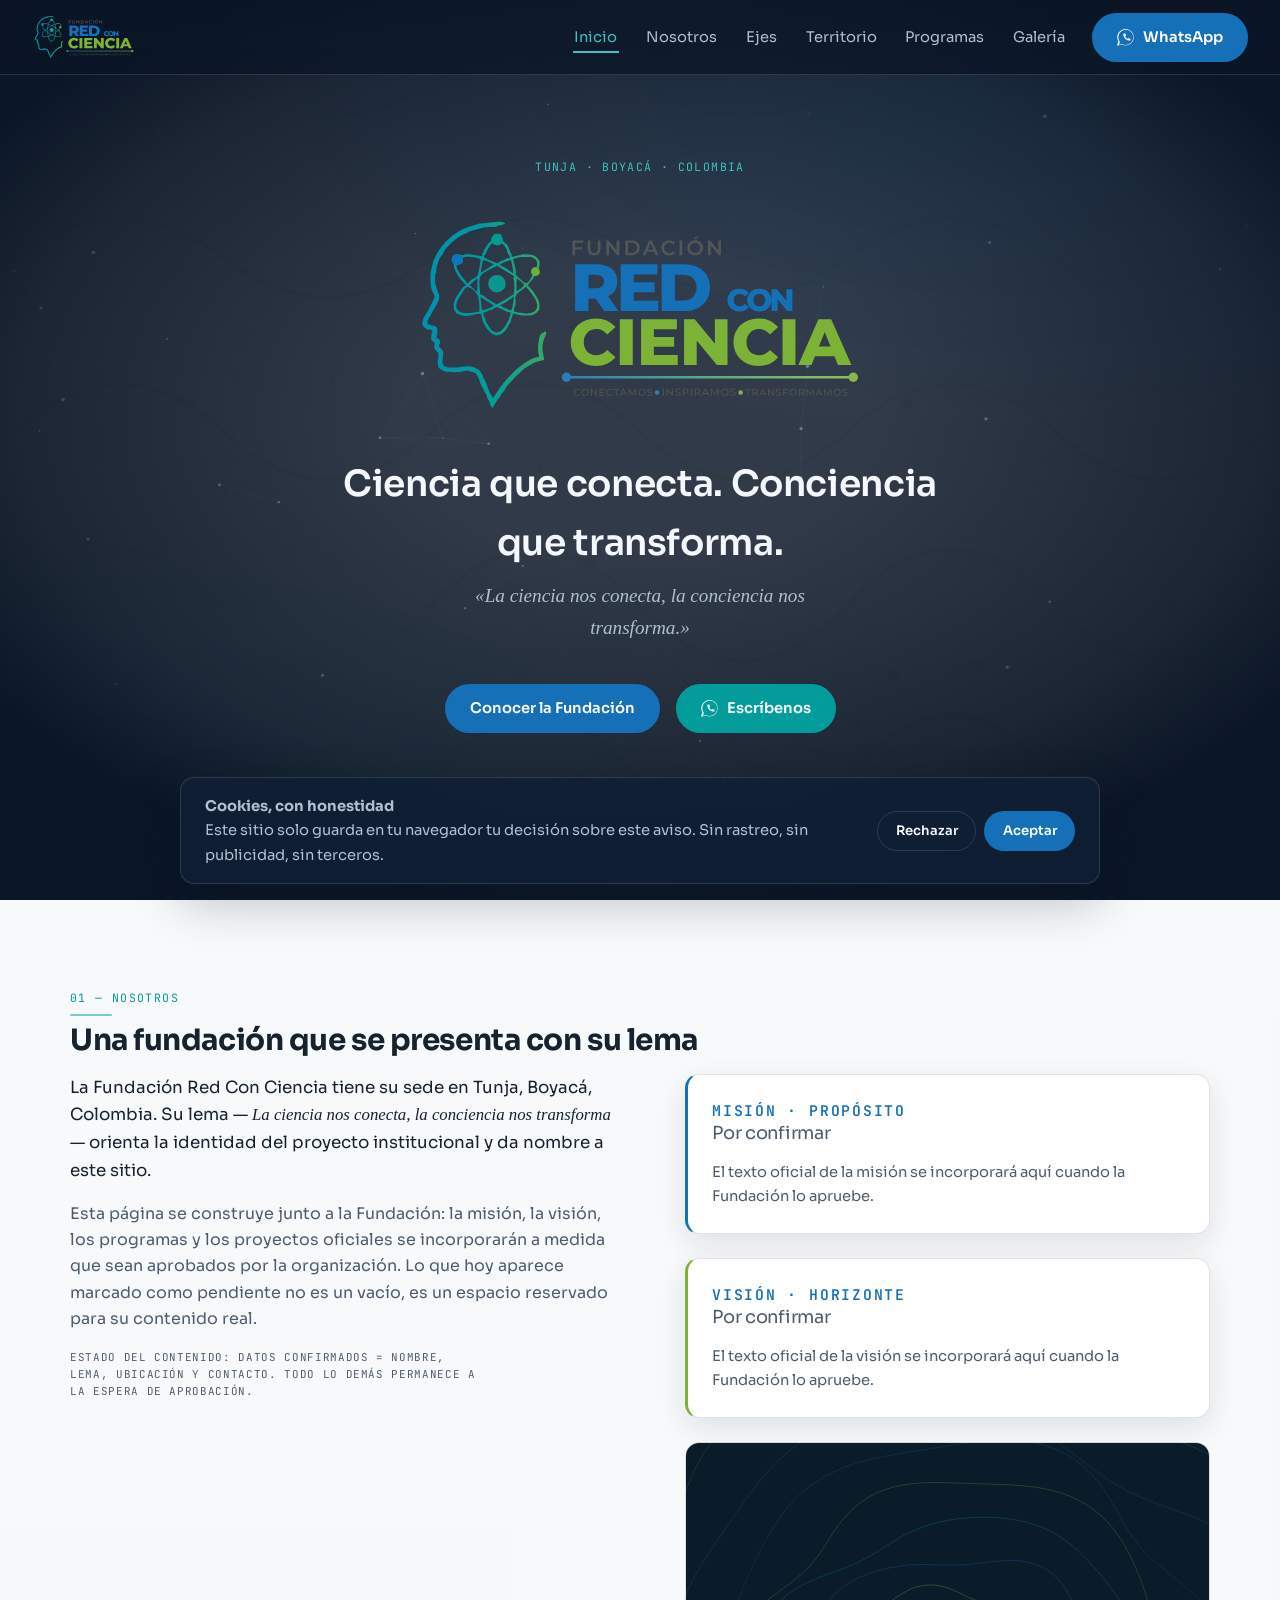
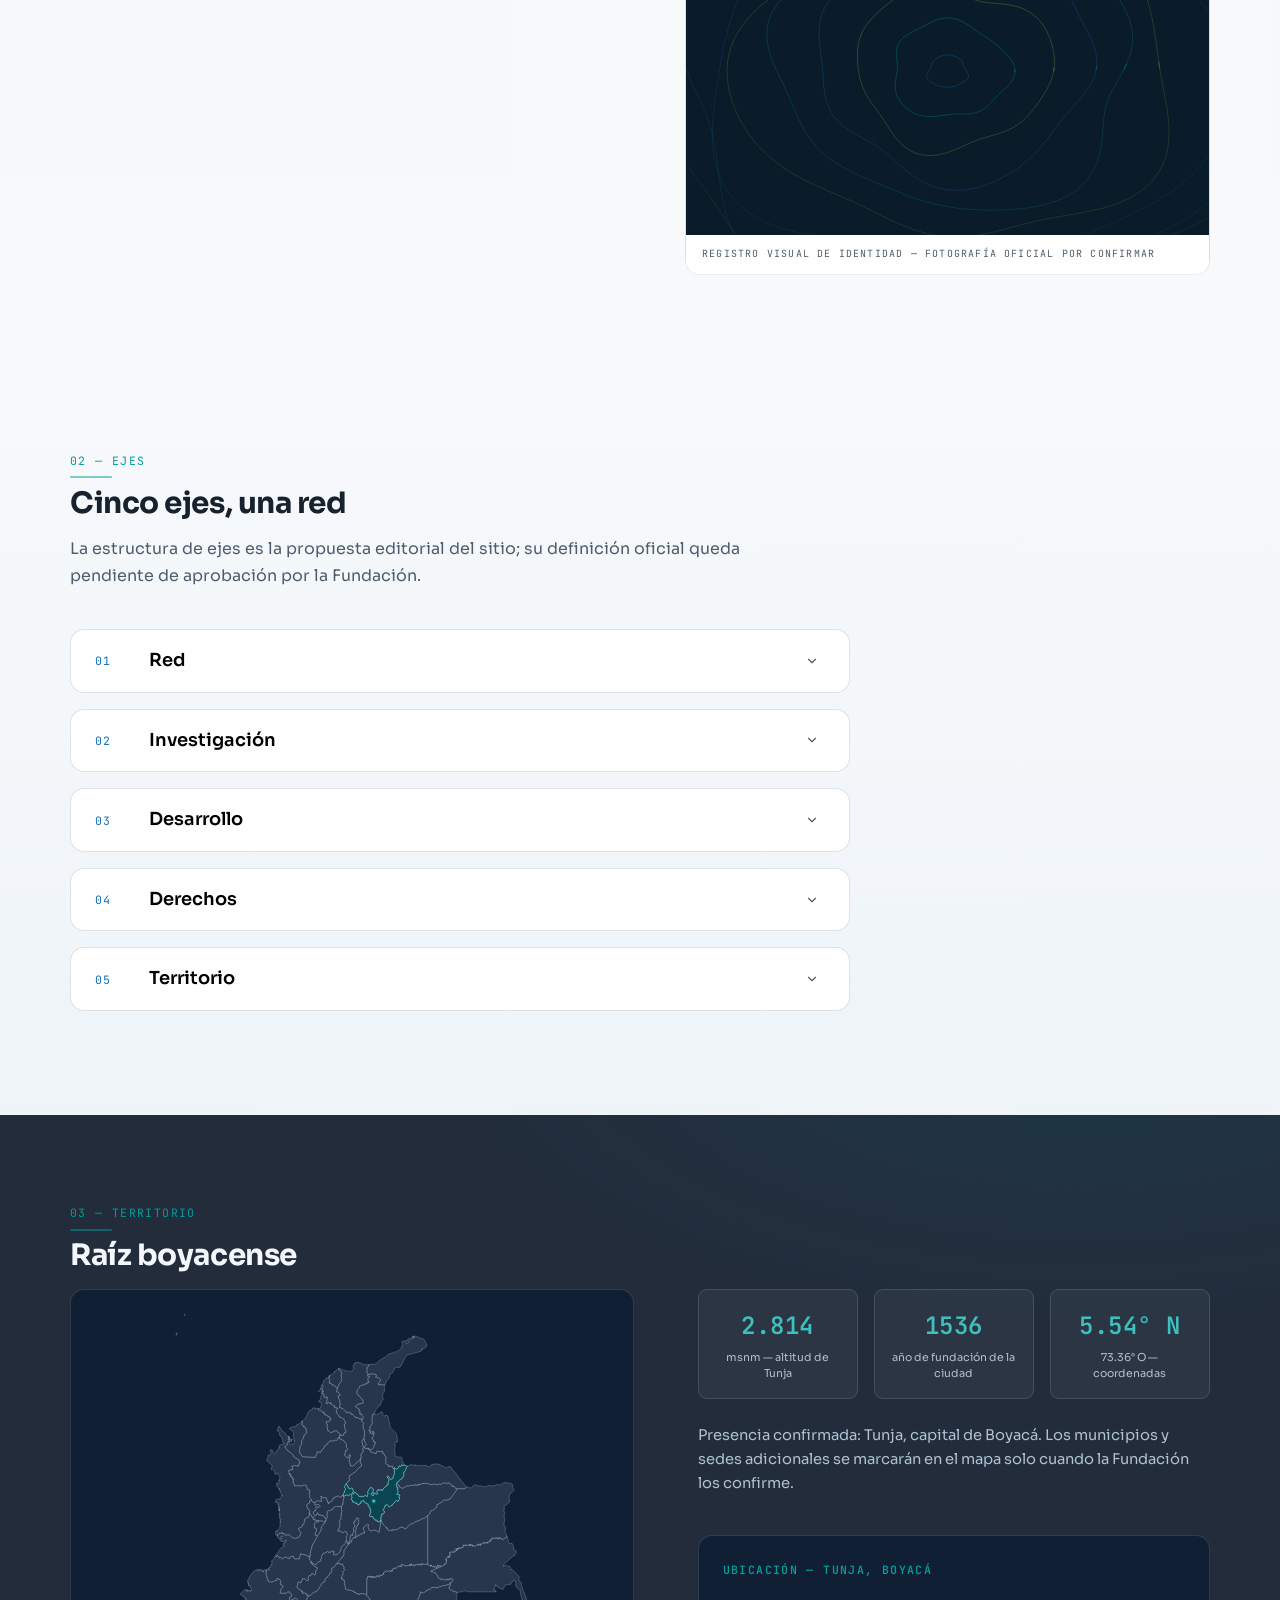
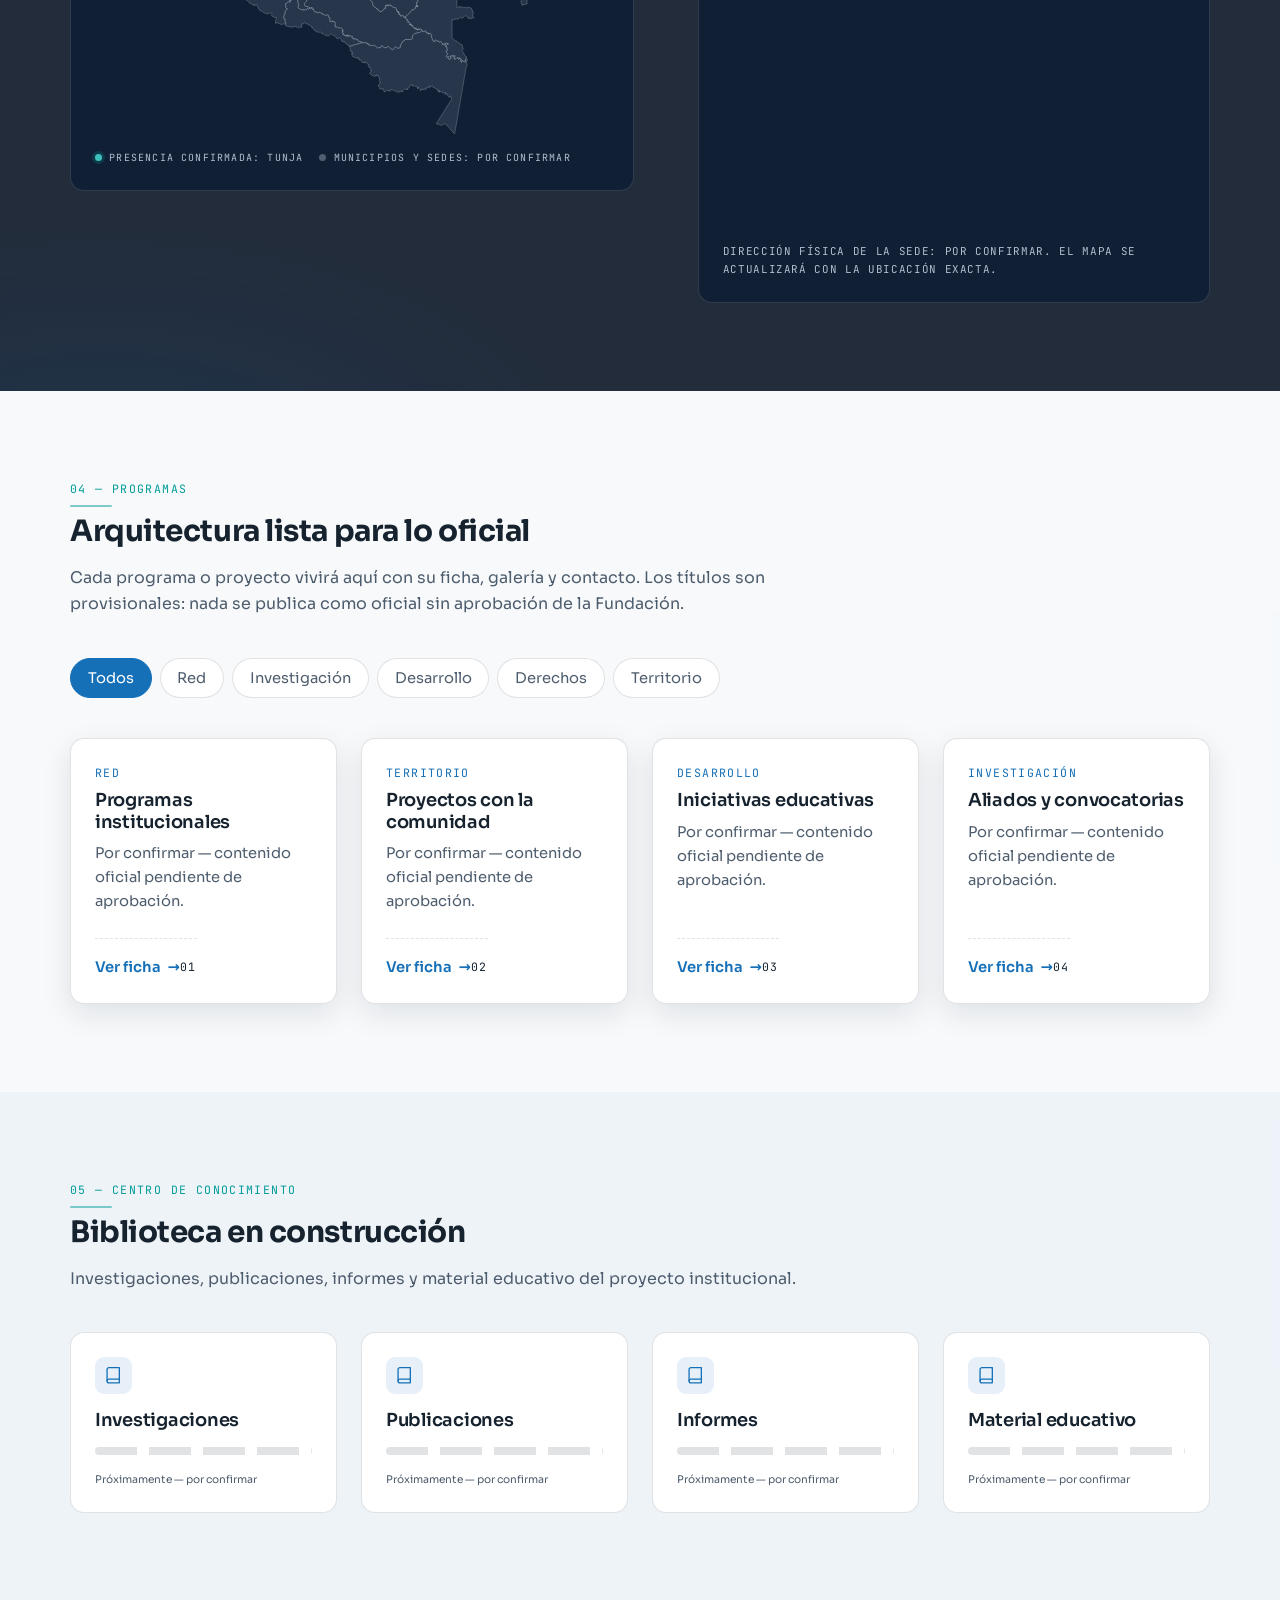
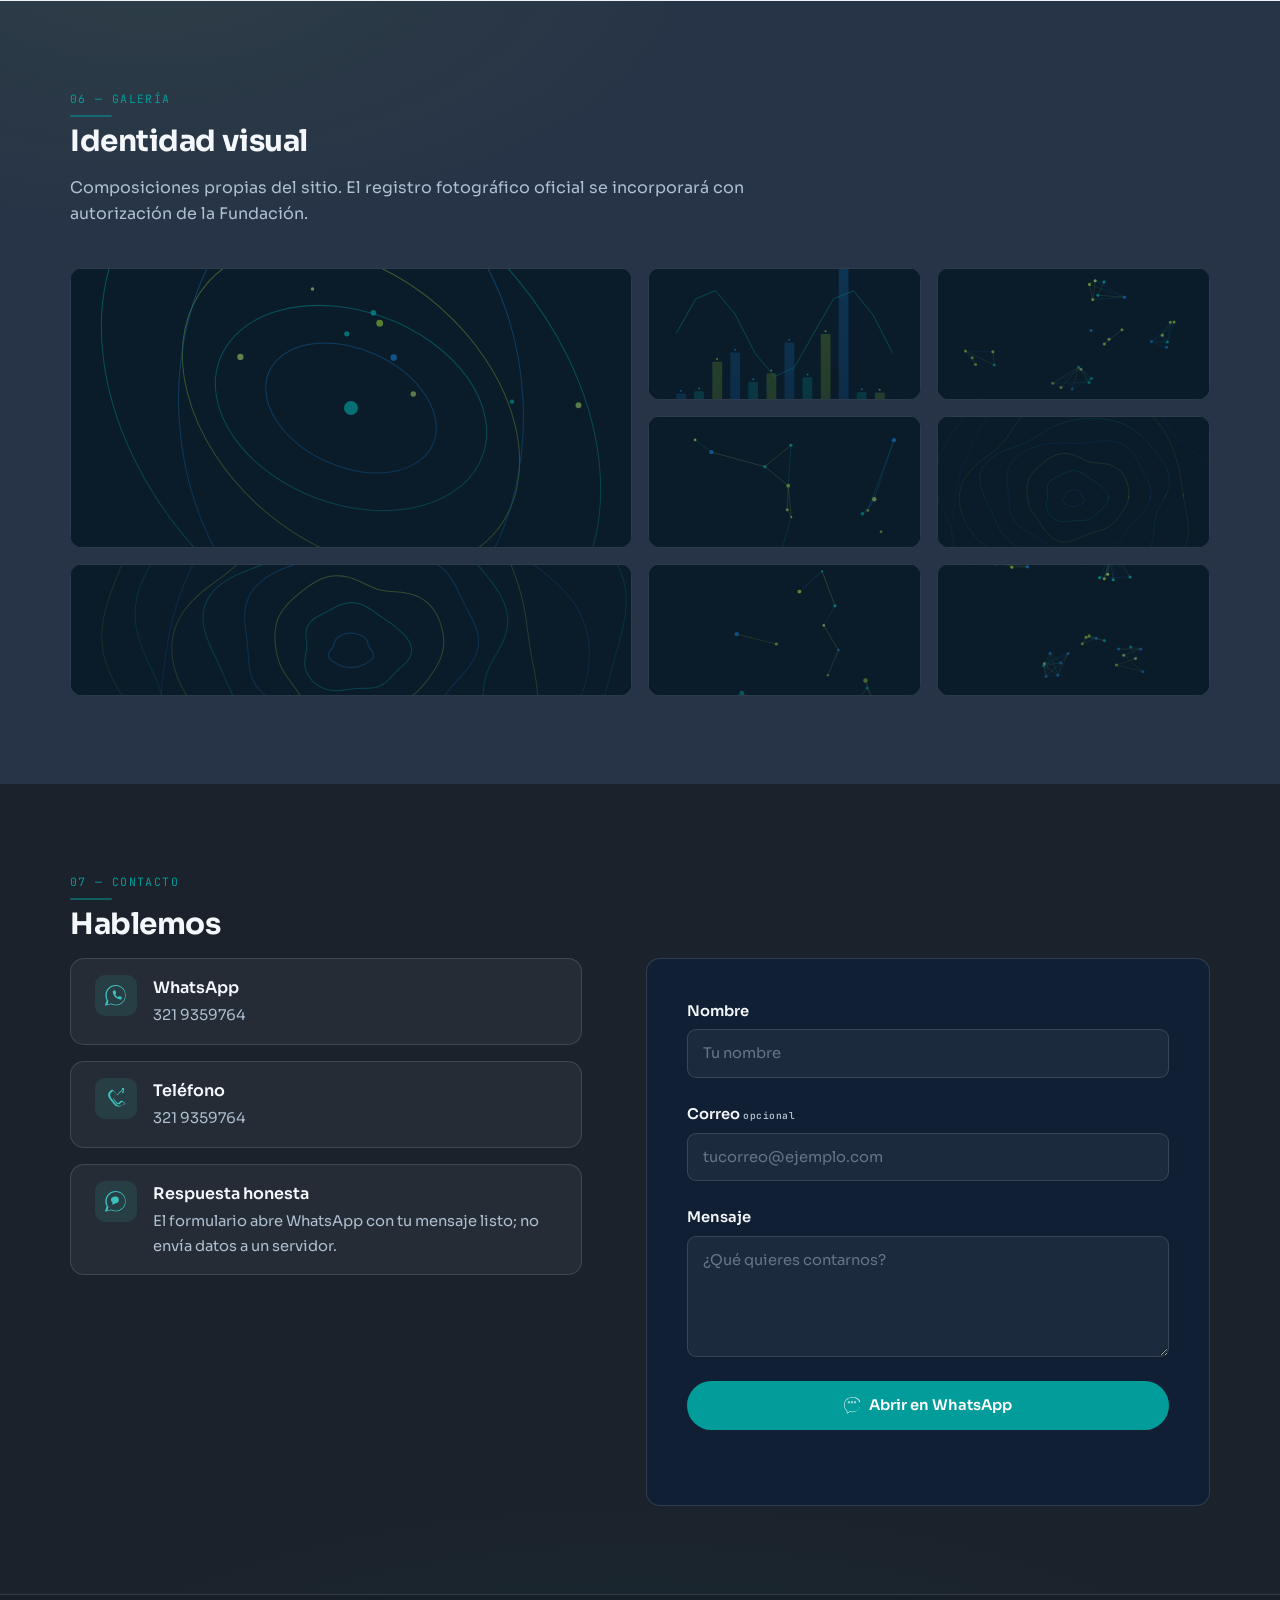
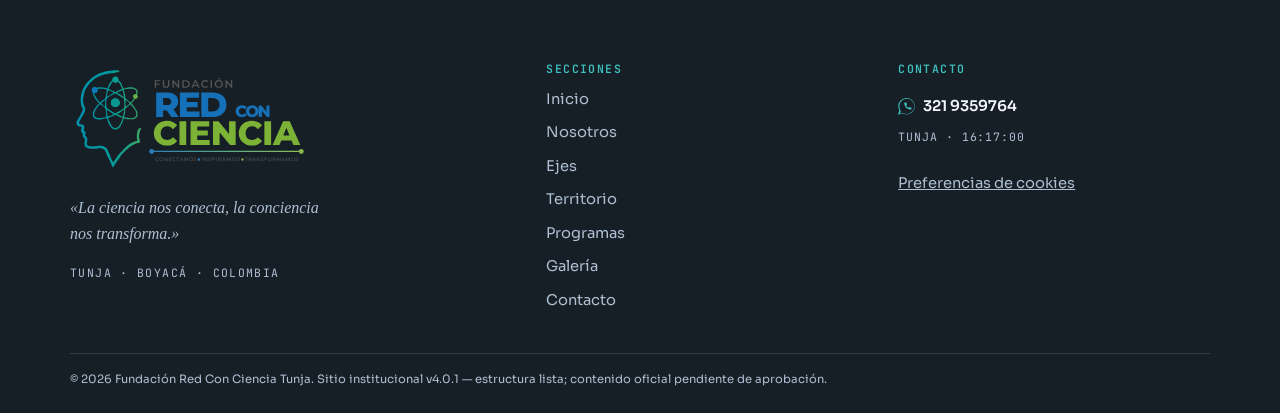
==== index.html @ d0919bc9 "version 1" ====
<!DOCTYPE html>
<html lang="es">
<head>
  <meta charset="UTF-8">
  <meta name="viewport" content="width=device-width, initial-scale=1.0, viewport-fit=cover">
  <title>Fundación Red Con Ciencia Tunja — La ciencia nos conecta, la conciencia nos transforma</title>
  <meta name="description" content="Sitio institucional de la Fundación Red Con Ciencia Tunja (Boyacá, Colombia). Estructura lista para su contenido oficial: ejes, territorio, programas, conocimiento y contacto directo por WhatsApp.">
  <meta name="theme-color" content="#0B1626">
  <link rel="icon" type="image/svg+xml" href="assets/logo/favicon.svg">
  <link rel="stylesheet" href="css/fonts.css">
  <link rel="stylesheet" href="css/main.css">
  <link rel="stylesheet" href="css/components.css">
  <link rel="stylesheet" href="css/responsive.css">
</head>
<body>
<a class="salto" href="#contenido">Saltar al contenido</a>

<!-- BARRA DE PROGRESO DE LECTURA (responde al scroll) -->
<div class="progreso" id="progreso" aria-hidden="true"></div>

<!-- FONDO VIVO: los 5 fondos SVG del proyecto en capas fijas detrás de
     todo el contenido. Reaccionan con suavidad a mouse, scroll y zona de
     la página. Sin capturar eventos, sin distraer, dormido fuera de vista. -->
<div class="fondo-vivo" id="fondoVivo" aria-hidden="true">
  <div class="fondo-capa fondo-topo" id="fondoTopo"></div>
  <div class="fondo-capa fondo-malla" id="fondoMalla"><div class="capa-mov"></div></div>
  <div class="fondo-capa fondo-nodos" id="fondoNodos"><div class="capa-mov"></div></div>
  <div class="fondo-capa fondo-particulas" id="fondoParticulas"><div class="capa-mov"></div></div>
  <div class="fondo-capa fondo-ondas" id="fondoOndas"><div class="capa-mov"></div></div>
</div>

<!-- SPRITE DE ICONOS (los 4 SVG entregados, adaptados a currentColor; mismo arte, sin redibujar) -->
<svg xmlns="http://www.w3.org/2000/svg" style="display:none" aria-hidden="true">
  <symbol id="i-whatsapp" viewBox="0 0 60 60"><g fill="currentColor"><path d="M30.5,0C14.233,0,1,13.233,1,29.5c0,5.146,1.346,10.202,3.896,14.65L0.051,58.684c-0.116,0.349-0.032,0.732,0.219,1C0.462,59.889,0.728,60,1,60c0.085,0,0.17-0.011,0.254-0.033l15.867-4.175C21.243,57.892,25.86,59,30.5,59C46.767,59,60,45.767,60,29.5S46.767,0,30.5,0z M30.5,57c-4.531,0-8.958-1.171-12.802-3.386c-0.153-0.089-0.326-0.134-0.5-0.134c-0.1,0-0.201,0.015-0.299,0.045l-9.586,2.521l2.55-9.705c0.083-0.315,0.028-0.651-0.151-0.925C6.627,40.86,5,35.279,5,29.5C5,14.888,16.888,3,31.5,3S58,14.888,58,29.5S46.112,57,30.5,57z"/><path d="M46.5,33.5c-1.6,0-3.141-0.287-4.586-0.854c-0.815-0.318-1.742-0.116-2.291,0.441l-2.667,2.017c-3.338-1.773-5.776-4.211-7.549-7.549l1.934-2.563c0.635-0.646,0.838-1.604,0.53-2.445C31.3,21.097,31.014,19.556,31.014,18c0-1.103-0.897-2-2-2h-4.5c-1.103,0-2,0.897-2,2c0,12.958,10.542,23.5,23.5,23.5c1.103,0,2-0.897,2-2v-4C48.014,34.397,46.603,33.5,46.5,33.5z"/></g></symbol>
  <symbol id="i-telefono" viewBox="0 0 53.942 53.942"><g fill="currentColor"><path d="M53.364,40.929c-2.008-3.796-8.981-7.688-9.287-7.853c-0.796-0.454-1.722-0.557-2.605-0.292c-0.656,0.198-1.26,0.616-1.756,1.243c-1.128,1.44-3.207,3.452-3.761,3.981c-0.033,0.024-3.127,2.201-5.95-1.374l-7.079-8.493c-2.793-3.331-0.238-6.18-0.094-6.334c0.023-0.022,2.249-2.435,3.69-3.564c0.628-0.495,1.046-1.099,1.244-1.755c0.264-0.883,0.161-1.81-0.293-2.606c-0.164-0.306-4.055-7.278-7.852-9.287c-1.026-0.543-2.276-0.354-3.106,0.475L11.95,9.279C8.688,12.542,7.386,16.278,8.181,20.38c0.62,3.191,2.521,6.668,5.651,10.333l9.433,11.318c3.131,3.667,6.608,5.568,9.798,6.188c0.724,0.141,1.441,0.21,2.148,0.21c3.145,0,6.036-1.278,8.553-3.795l3.576-3.577C53.172,44.229,53.362,42.98,53.364,40.929z M45.517,42.976c-2.135,2.133-4.536,3.198-7.134,3.198c-0.578,0-1.168-0.056-1.765-0.17c-2.741-0.529-5.812-2.216-8.576-5.466l-9.432-11.317c-2.767-3.256-4.456-6.327-4.985-9.069c-0.639-3.291,0.406-6.296,3.196-9.087l3.431-3.431c0.151-0.151,0.352-0.231,0.557-0.231c0.092,0,0.186,0.018,0.276,0.055c3.248,1.717,6.787,8.095,6.788,8.098c0.204,0.377,0.249,0.826,0.117,1.263c-0.077,0.258-0.281,0.578-0.632,0.856c-1.652,1.299-3.932,3.709-4.029,3.812c-0.047,0.049-4.579,4.784-0.311,9.903l7.079,8.493c4.066,4.879,9.09,0.827,9.304,0.65c0.024-0.019,2.436-2.298,3.735-3.951c0.278-0.351,0.598-0.555,0.856-0.632c0.437-0.132,0.886-0.087,1.262,0.116c0.004,0.002,6.381,3.541,8.098,6.788C53.167,42.369,53.086,42.407,45.517,42.976z"/><path d="M43.977,0v12c0,0.553,0.448,1,1,1s1-0.447,1-1V2.414l-15.293,15.29c-0.391,0.391-0.391,1.023,0,1.414c0.195,0.195,0.451,0.293,0.707,0.293s0.512-0.098,0.707-0.293l15.293-15.29V12c0,0.553,0.448,1,1,1s1-0.447,1-1V0c0-0.13-0.027-0.26-0.077-0.382c-0.101-0.245-0.296-0.44-0.541-0.541C48.607,0.027,48.477,0,43.977,0h-4.37C43.977,0,43.977,0,43.977,0z"/></g></symbol>
  <symbol id="i-chat" viewBox="0 0 60 60"><g fill="currentColor"><path d="M30.5,0C14.233,0,1,13.233,1,29.5c0,5.146,1.346,10.202,3.896,14.65L0.051,58.684c-0.116,0.349-0.032,0.732,0.219,1C0.462,59.889,0.728,60,1,60c0.085,0,0.17-0.011,0.254-0.033l15.867-4.175C21.243,57.892,25.86,59,30.5,59C46.767,59,60,45.767,60,29.5S46.767,0,30.5,0z M30.5,57c-4.531,0-8.958-1.171-12.802-3.386c-0.153-0.089-0.326-0.134-0.5-0.134c-0.1,0-0.201,0.015-0.299,0.045l-9.586,2.521l2.55-9.705c0.083-0.315,0.028-0.651-0.151-0.925C6.627,40.86,5,35.279,5,29.5C5,14.888,16.888,3,31.5,3S58,14.888,58,29.5S46.112,57,30.5,57z"/><path d="M30,16c-7.168,0-13,4.122-13,9.188c0,2.748,1.682,5.279,4.997,7.532c-0.128,1.798-0.646,3.353-1.542,4.621c-0.208,0.294-0.243,0.675-0.093,1.001C20.508,38.671,20.827,38.879,21.175,38.879c0.028,0,0.056-0.002,0.084-0.005c3.688-0.421,6.918-1.934,9.436-3.824c5.397-0.293,9.305-2.761,9.305-9.862C40,20.122,37.168,16,30,16z"/></g></symbol>
  <symbol id="i-chat-2" viewBox="0 0 59.982 59.982"><g fill="currentColor"><path d="M28.491,14.982c-2.206,0-4,1.794-4,4s1.794,4,4,4s4-1.794,4-4S30.697,14.982,28.491,14.982z M28.491,20.982c-1.103,0-2-0.897-2-2s0.897-2,2-2s2,0.897,2,2S29.594,20.982,28.491,20.982z"/><path d="M39.491,14.982c-2.206,0-4,1.794-4,4s1.794,4,4,4s4-1.794,4-4S41.697,14.982,39.491,14.982z M39.491,20.982c-1.103,0-2-0.897-2-2s0.897-2,2-2s2,0.897,2,2S40.594,20.982,39.491,20.982z"/><path d="M17.491,14.982c-2.206,0-4,1.794-4,4s1.794,4,4,4s4-1.794,4-4S19.697,14.982,17.491,14.982z M17.491,20.982c-1.103,0-2-0.897-2-2s0.897-2,2-2s2,0.897,2,2S18.594,20.982,17.491,20.982z"/><path d="M29.991,0C13.458,0,0,12.858,0,28.671c0,8.153,3.617,15.835,9.968,21.209v7.349c0,1.104,0.896,2,2,2c0.44,0,0.86-0.145,1.205-0.411l7.578-5.873c2.964,0.925,6.051,1.394,9.24,1.394c16.533,0,29.991-12.858,29.991-28.668S46.524,0,29.991,0z M29.991,52.539c-2.965,0-5.832-0.476-8.524-1.413c-0.729-0.255-1.537-0.081-2.104,0.457l-7.395,5.733v-6.898c0-0.62-0.288-1.205-0.779-1.583C5.256,43.933,2,36.593,2,28.671C2,13.961,14.56,2,29.991,2c15.431,0,27.991,11.961,27.991,26.671S45.422,52.539,29.991,52.539z"/></g></symbol>
</svg>

<!-- ==================== CABECERA ==================== -->
<header class="cabecera" id="cabecera">
  <div class="cabecera-int">
    <a class="marca" href="#inicio" aria-label="Fundación Red Con Ciencia Tunja — volver al inicio">
      <img src="assets/logo/fundacion_red_con_ciencia_transparente.svg" alt="Logo oficial de la Fundación Red Con Ciencia Tunja" class="marca-logo" width="200" height="100">
    </a>
    <nav class="nav" aria-label="Navegación principal">
      <button class="nav-abre" id="navAbre" aria-expanded="false" aria-controls="menu" aria-label="Abrir menú">
        <span></span><span></span><span></span>
      </button>
      <div class="menu" id="menu">
        <ul>
          <li><a href="#inicio">Inicio</a></li>
          <li><a href="#nosotros">Nosotros</a></li>
          <li><a href="#ejes">Ejes</a></li>
          <li><a href="#territorio">Territorio</a></li>
          <li><a href="#programas">Programas</a></li>
          <li><a href="#galeria">Galería</a></li>
        </ul>
        <a class="btn btn-primario btn-menu-cta" href="https://wa.me/573219359764" target="_blank" rel="noopener">
          <svg class="icono" aria-hidden="true"><use href="#i-whatsapp"/></svg>
          WhatsApp
        </a>
      </div>
    </nav>
  </div>
</header>

<main id="contenido">

  <!-- ==================== HERO ==================== -->
  <section class="hero" id="inicio">
    <canvas class="hero-red" id="lienzoRed" aria-hidden="true"></canvas>
    <div class="hero-topo" id="heroTopo" aria-hidden="true"></div>
    <div class="hero-veo" aria-hidden="true"></div>
    <div class="hero-int">
      <p class="hero-lugar mono" data-rev>Tunja · Boyacá · Colombia</p>
      <img class="hero-logo" src="assets/logo/fundacion_red_con_ciencia_transparente.svg"
           alt="Fundación Red Con Ciencia Tunja" width="640" height="320" data-rev data-rev-d="1">
      <p class="hero-mensaje" data-rev data-rev-d="2">Ciencia que conecta. Conciencia que transforma.</p>
      <p class="hero-lema" data-rev data-rev-d="3">«La ciencia nos conecta, la conciencia nos transforma.»</p>
      <div class="hero-acciones" data-rev data-rev-d="4">
        <a class="btn btn-primario" href="#nosotros">Conocer la Fundación</a>
        <a class="btn btn-whatsapp" href="https://wa.me/573219359764" target="_blank" rel="noopener">
          <svg class="icono" aria-hidden="true"><use href="#i-whatsapp"/></svg>
          Escríbenos
        </a>
      </div>
      <p class="hero-hud mono" aria-hidden="true" data-rev data-rev-d="5">5.5353° N — 73.3622° O · 2.820 msnm</p>
    </div>
  </section>

  <!-- ==================== NOSOTROS (editorial) ==================== -->
  <section class="seccion nosotros" id="nosotros">
    <div class="int">
      <p class="kicker mono" data-rev>01 — Nosotros</p>
      <h2 data-rev>Una fundación que se presenta con su lema</h2>
      <div class="nosotros-rejilla">
        <div class="nosotros-texto" data-rev>
          <p>La Fundación Red Con Ciencia tiene su sede en Tunja, Boyacá, Colombia. Su lema — <em>La ciencia nos conecta, la conciencia nos transforma</em> — orienta la identidad del proyecto institucional y da nombre a este sitio.</p>
          <p>Esta página se construye junto a la Fundación: la misión, la visión, los programas y los proyectos oficiales se incorporarán a medida que sean aprobados por la organización. Lo que hoy aparece marcado como pendiente no es un vacío, es un espacio reservado para su contenido real.</p>
          <p class="mono nota-estado">Estado del contenido: datos confirmados = nombre, lema, ubicación y contacto. Todo lo demás permanece a la espera de aprobación.</p>
        </div>
        <div class="nosotros-tarjetas">
          <article class="tarjeta-mv" data-rev data-rev-d="1">
            <p class="mono etiqueta">Misión · Propósito</p>
            <h3>Por confirmar</h3>
            <p>El texto oficial de la misión se incorporará aquí cuando la Fundación lo apruebe.</p>
          </article>
          <article class="tarjeta-mv" data-rev data-rev-d="2">
            <p class="mono etiqueta">Visión · Horizonte</p>
            <h3>Por confirmar</h3>
            <p>El texto oficial de la visión se incorporará aquí cuando la Fundación lo apruebe.</p>
          </article>
          <figure class="nosotros-registro" data-rev data-rev-mask data-rev-d="3">
            <img src="assets/images/galeria/galeria-territorio-01.svg" alt="Composición visual de identidad: montaña andina estilizada" loading="lazy" width="800" height="600">
            <figcaption class="mono">Registro visual de identidad — fotografía oficial por confirmar</figcaption>
          </figure>
        </div>
      </div>
    </div>
  </section>

  <!-- ==================== EJES (interacción) ==================== -->
  <section class="seccion ejes" id="ejes">
    <div class="int">
      <p class="kicker mono" data-rev>02 — Ejes</p>
      <h2 data-rev>Cinco ejes, una red</h2>
      <p class="seccion-intro" data-rev>La estructura de ejes es la propuesta editorial del sitio; su definición oficial queda pendiente de aprobación por la Fundación.</p>
      <div class="acordeon" id="acordeon" data-rev></div>
    </div>
  </section>

  <!-- ==================== TERRITORIO (mapa) ==================== -->
  <section class="seccion territorio" id="territorio">
    <div class="int">
      <p class="kicker mono" data-rev>03 — Territorio</p>
      <h2 data-rev>Raíz boyacense</h2>
      <div class="territorio-rejilla">
        <div class="territorio-mapa" data-rev>
          <div class="mapa-marco">
            <svg id="mapaColombia" class="mapa-svg" role="img" aria-label="Mapa real de Colombia con los 32 departamentos; Tunja marcada en Boyacá"></svg>
            <div class="mapa-leyenda mono">
              <span class="leyenda-item"><i class="punto punto-activo"></i>Presencia confirmada: Tunja</span>
              <span class="leyenda-item"><i class="punto"></i>Municipios y sedes: por confirmar</span>
            </div>
          </div>
        </div>
        <div class="territorio-panel">
          <div class="panel-datos" data-rev>
            <div class="dato">
              <span class="dato-valor mono">2.820</span>
              <span class="dato-etiqueta">msnm — altitud de Tunja</span>
            </div>
            <div class="dato">
              <span class="dato-valor mono">1539</span>
              <span class="dato-etiqueta">año de fundación de la ciudad</span>
            </div>
            <div class="dato">
              <span class="dato-valor mono">5.54° N</span>
              <span class="dato-etiqueta">73.36° O — coordenadas</span>
            </div>
          </div>
          <p class="territorio-nota" data-rev>Presencia confirmada: Tunja, capital de Boyacá. Los municipios y sedes adicionales se marcarán en el mapa solo cuando la Fundación los confirme.</p>
          <div class="panel-gmaps" data-rev data-rev-d="1">
            <p class="mono etiqueta">Ubicación — Tunja, Boyacá</p>
            <div class="gmaps-zona">
              <iframe class="gmaps" title="Mapa real de Google: Tunja, Boyacá, Colombia"
                      src="https://maps.google.com/maps?q=Tunja%2C%20Boyac%C3%A1%2C%20Colombia&z=13&output=embed"
                      loading="lazy" referrerpolicy="no-referrer-when-downgrade" allowfullscreen></iframe>
              <div class="gmaps-velo" id="gmapsVelo" role="button" tabindex="0" aria-label="Activar el mapa de Google">
                <span class="gmaps-pista mono">TOCAR PARA ACTIVAR EL MAPA</span>
              </div>
            </div>
            <p class="mono nota-estado">Dirección física de la sede: por confirmar. El mapa se actualizará con la ubicación exacta.</p>
          </div>
        </div>
      </div>
    </div>
  </section>

  <!-- ==================== PROGRAMAS (fichas) ==================== -->
  <section class="seccion programas" id="programas">
    <div class="int">
      <p class="kicker mono" data-rev>04 — Programas</p>
      <h2 data-rev>Arquitectura lista para lo oficial</h2>
      <p class="seccion-intro" data-rev>Cada programa o proyecto vivirá aquí con su ficha, galería y contacto. Los títulos son provisionales: nada se publica como oficial sin aprobación de la Fundación.</p>
      <div class="filtros" role="group" aria-label="Filtrar fichas por eje" data-rev>
        <button class="filtro activo" data-filtro="todos" type="button">Todos</button>
        <button class="filtro" data-filtro="red" type="button">Red</button>
        <button class="filtro" data-filtro="investigacion" type="button">Investigación</button>
        <button class="filtro" data-filtro="desarrollo" type="button">Desarrollo</button>
        <button class="filtro" data-filtro="derechos" type="button">Derechos</button>
        <button class="filtro" data-filtro="territorio" type="button">Territorio</button>
      </div>
      <div class="fichas-rejilla" id="fichas" data-rev></div>
    </div>
  </section>

  <!-- ==================== CONOCIMIENTO (biblioteca) ==================== -->
  <section class="seccion conocimiento" id="conocimiento">
    <div class="int">
      <p class="kicker mono" data-rev>05 — Centro de conocimiento</p>
      <h2 data-rev>Biblioteca en construcción</h2>
      <p class="seccion-intro" data-rev>Investigaciones, publicaciones, informes y material educativo del proyecto institucional.</p>
      <div class="estanteria" data-rev></div>
    </div>
  </section>

  <!-- ==================== GALERÍA (mosaico) ==================== -->
  <section class="seccion galeria" id="galeria">
    <div class="int">
      <p class="kicker mono" data-rev>06 — Galería</p>
      <h2 data-rev>Identidad visual</h2>
      <p class="seccion-intro" data-rev>Composiciones propias del sitio. El registro fotográfico oficial se incorporará con autorización de la Fundación.</p>
      <div class="mosaico" id="mosaico" data-rev></div>
    </div>
  </section>

  <!-- ==================== CONTACTO (CTA) ==================== -->
  <section class="seccion contacto" id="contacto">
    <div class="int">
      <p class="kicker mono" data-rev>07 — Contacto</p>
      <h2 data-rev>Hablemos</h2>
      <div class="contacto-rejilla">
        <div class="contacto-canales">
          <a class="canal" href="https://wa.me/573219359764" target="_blank" rel="noopener" data-rev>
            <span class="canal-icono"><svg class="icono" aria-hidden="true"><use href="#i-whatsapp"/></svg></span>
            <span class="canal-datos">
              <span class="canal-titulo">WhatsApp</span>
              <span class="canal-valor">321 9359764</span>
            </span>
          </a>
          <a class="canal" href="tel:+573219359764" data-rev data-rev-d="1">
            <span class="canal-icono"><svg class="icono" aria-hidden="true"><use href="#i-telefono"/></svg></span>
            <span class="canal-datos">
              <span class="canal-titulo">Teléfono</span>
              <span class="canal-valor">321 9359764</span>
            </span>
          </a>
          <div class="canal canal-estatico" data-rev data-rev-d="2">
            <span class="canal-icono"><svg class="icono" aria-hidden="true"><use href="#i-chat"/></svg></span>
            <span class="canal-datos">
              <span class="canal-titulo">Respuesta honesta</span>
              <span class="canal-valor">El formulario abre WhatsApp con tu mensaje listo; no envía datos a un servidor.</span>
            </span>
          </div>
        </div>
        <form class="formulario" id="formulario" novalidate data-rev>
          <div class="campo">
            <label for="fNombre">Nombre</label>
            <input type="text" id="fNombre" name="nombre" autocomplete="name" required maxlength="80" placeholder="Tu nombre">
          </div>
          <div class="campo">
            <label for="fCorreo">Correo <span class="mono opcional">opcional</span></label>
            <input type="email" id="fCorreo" name="correo" autocomplete="email" maxlength="120" placeholder="tucorreo@ejemplo.com">
          </div>
          <div class="campo">
            <label for="fMensaje">Mensaje</label>
            <textarea id="fMensaje" name="mensaje" rows="4" required maxlength="600" placeholder="¿Qué quieres contarnos?"></textarea>
          </div>
          <button class="btn btn-whatsapp btn-enviar" type="submit">
            <svg class="icono" aria-hidden="true"><use href="#i-chat-2"/></svg>
            Abrir en WhatsApp
          </button>
          <p class="form-estado mono" id="formEstado" role="status" aria-live="polite"></p>
        </form>
      </div>
    </div>
  </section>

</main>

<!-- ==================== PIE ==================== -->
<footer class="pie" id="pie">
  <div class="int pie-rejilla">
    <div class="pie-marca">
      <img src="assets/logo/fundacion_red_con_ciencia_transparente.svg" alt="Logo de la Fundación Red Con Ciencia Tunja" width="280" height="140" loading="lazy">
      <p class="pie-lema">«La ciencia nos conecta, la conciencia nos transforma.»</p>
      <p class="mono pie-lugar">Tunja · Boyacá · Colombia</p>
    </div>
    <nav class="pie-nav" aria-label="Navegación del pie">
      <p class="mono etiqueta">Secciones</p>
      <ul>
        <li><a href="#inicio">Inicio</a></li>
        <li><a href="#nosotros">Nosotros</a></li>
        <li><a href="#ejes">Ejes</a></li>
        <li><a href="#territorio">Territorio</a></li>
        <li><a href="#programas">Programas</a></li>
        <li><a href="#galeria">Galería</a></li>
        <li><a href="#contacto">Contacto</a></li>
      </ul>
    </nav>
    <div class="pie-contacto">
      <p class="mono etiqueta">Contacto</p>
      <a class="pie-wa" href="https://wa.me/573219359764" target="_blank" rel="noopener">
        <svg class="icono" aria-hidden="true"><use href="#i-whatsapp"/></svg>
        321 9359764
      </a>
      <p class="mono pie-reloj" id="pieReloj" aria-label="Hora local de Tunja"></p>
      <button class="enlace-sencillo" id="btnCookies" type="button">Preferencias de cookies</button>
    </div>
  </div>
  <div class="int pie-legal">
    <p>© <span id="pieAnio">2026</span> Fundación Red Con Ciencia Tunja. Sitio institucional v4.0.1 — estructura lista; contenido oficial pendiente de aprobación.</p>
  </div>
</footer>

<!-- ==================== FLOTANTES ==================== -->
<a class="flotante-wa" href="https://wa.me/573219359764" target="_blank" rel="noopener" aria-label="Escríbenos por WhatsApp">
  <svg class="icono" aria-hidden="true"><use href="#i-whatsapp"/></svg>
</a>
<button class="flotante-arriba" id="flotanteArriba" type="button" aria-label="Volver arriba" hidden>
  <svg viewBox="0 0 24 24" class="icono" aria-hidden="true" fill="none" stroke="currentColor" stroke-width="2" stroke-linecap="round" stroke-linejoin="round"><path d="M12 19V5M5 12l7-7 7 7"/></svg>
</button>

<!-- ==================== AVISO DE COOKIES ==================== -->
<div class="cookies" id="cookies" role="dialog" aria-modal="false" aria-label="Aviso de cookies" hidden>
  <div class="cookies-int">
    <div class="cookies-texto">
      <p class="cookies-titulo">Cookies, con honestidad</p>
      <p>Este sitio solo guarda en tu navegador tu decisión sobre este aviso. Sin rastreo, sin publicidad, sin terceros.</p>
    </div>
    <div class="cookies-acciones">
      <button class="btn btn-chico btn-borde" id="ckRechazar" type="button">Rechazar</button>
      <button class="btn btn-chico btn-primario" id="ckAceptar" type="button">Aceptar</button>
    </div>
  </div>
</div>

<!-- ==================== FICHA (modal) ==================== -->
<div class="modal" id="modal" role="dialog" aria-modal="true" aria-labelledby="modalTitulo" hidden>
  <div class="modal-fondo" data-cerrar-modal></div>
  <div class="modal-caja">
    <button class="modal-cierra" type="button" data-cerrar-modal aria-label="Cerrar ficha">
      <svg viewBox="0 0 24 24" class="icono" aria-hidden="true" fill="none" stroke="currentColor" stroke-width="2" stroke-linecap="round"><path d="M18 6L6 18M6 6l12 12"/></svg>
    </button>
    <p class="mono etiqueta" id="modalEtiqueta"></p>
    <h3 id="modalTitulo"></h3>
    <p id="modalCuerpo"></p>
  </div>
</div>

<!-- ==================== LUZBOX ==================== -->
<div class="luzbox" id="luzbox" role="dialog" aria-modal="true" aria-label="Visor de imágenes" hidden>
  <button class="luzbox-cierra" type="button" data-cierra-luz aria-label="Cerrar visor">
    <svg viewBox="0 0 24 24" class="icono" aria-hidden="true" fill="none" stroke="currentColor" stroke-width="2" stroke-linecap="round"><path d="M18 6L6 18M6 6l12 12"/></svg>
  </button>
  <button class="luzbox-flecha luzbox-prev" type="button" aria-label="Imagen anterior">
    <svg viewBox="0 0 24 24" class="icono" aria-hidden="true" fill="none" stroke="currentColor" stroke-width="2" stroke-linecap="round" stroke-linejoin="round"><path d="M15 18l-6-6 6-6"/></svg>
  </button>
  <figure class="luzbox-figura">
    <img id="luzboxImg" src="" alt="">
    <figcaption class="mono" id="luzboxPie"></figcaption>
  </figure>
  <button class="luzbox-flecha luzbox-next" type="button" aria-label="Imagen siguiente">
    <svg viewBox="0 0 24 24" class="icono" aria-hidden="true" fill="none" stroke="currentColor" stroke-width="2" stroke-linecap="round" stroke-linejoin="round"><path d="M9 6l6 6-6 6"/></svg>
  </button>
</div>

<script src="data/contenido.js"></script>
<script src="js/mapa-colombia.js"></script>
<script src="js/main.js"></script>
<script src="js/fondo.js"></script>
<script src="js/navigation.js"></script>
<script src="js/animations.js"></script>
<script src="js/interactions.js"></script>
<script src="js/forms.js"></script>
<script src="js/cookies.js"></script>
</body>
</html>
---- css/fonts.css ----
/* Fuentes auto-alojadas (subset latin, woff2) - sin dependencia de CDN */
@font-face{font-family:'Fraunces';font-style:italic;font-weight:400;font-display:swap;src:url('../assets/fonts/fraunces-400-italic.woff2') format('woff2');}
@font-face{font-family:'Fraunces';font-style:italic;font-weight:500;font-display:swap;src:url('../assets/fonts/fraunces-500-italic.woff2') format('woff2');}
@font-face{font-family:'JetBrains Mono';font-style:normal;font-weight:400;font-display:swap;src:url('../assets/fonts/jetbrainsmono-400-normal.woff2') format('woff2');}
@font-face{font-family:'JetBrains Mono';font-style:normal;font-weight:600;font-display:swap;src:url('../assets/fonts/jetbrainsmono-600-normal.woff2') format('woff2');}
@font-face{font-family:'Sora';font-style:normal;font-weight:400;font-display:swap;src:url('../assets/fonts/sora-400-normal.woff2') format('woff2');}
@font-face{font-family:'Sora';font-style:normal;font-weight:600;font-display:swap;src:url('../assets/fonts/sora-600-normal.woff2') format('woff2');}
@font-face{font-family:'Sora';font-style:normal;font-weight:700;font-display:swap;src:url('../assets/fonts/sora-700-normal.woff2') format('woff2');}
---- css/main.css ----
/* ============================================================
   FUNDACIÓN RED CON CIENCIA TUNJA — v4.0
   main.css: tokens, base, layout de secciones, revelados y
   fondo vivo (capas SVG con movimiento sutil detrás de todo).
   Proporciones de interfaz web real: jerarquía, no gigantismo.
   ============================================================ */

:root {
  /* --- Tinta y papel --- */
  --noche: #0B1626;
  --noche-2: #101F33;
  --noche-3: #081019;
  --tinta: #F4F7FB;
  --tinta-2: #AFC0D2;
  --papel: #F7F9FB;
  --papel-2: #FFFFFF;
  --tinta-clara: #16232F;
  --tinta-clara-2: #4E5D6D;

  /* --- Identidad (colores del logo oficial, uso contenido) --- */
  --azul: #1570B8;
  --teal: #029C9A;
  --teal-claro: #3EC1BE;
  --verde: #7CB236;

  --linea: rgba(255, 255, 255, 0.13);
  --linea-clara: rgba(22, 35, 47, 0.13);
  --cristal: rgba(11, 22, 38, 0.72);

  /* --- Tipografía --- */
  --f-titular: 'Sora', system-ui, -apple-system, sans-serif;
  --f-acento: 'Fraunces', Georgia, serif;
  --f-mono: 'JetBrains Mono', ui-monospace, 'Cascadia Mono', monospace;

  /* --- Escala tipográfica profesional --- */
  --fs-hero: clamp(1.5rem, 3vw, 2.25rem);
  --fs-h2: clamp(1.4rem, 2.3vw, 1.9rem);
  --fs-h3: clamp(1.05rem, 1.4vw, 1.2rem);
  --fs-cuerpo: 1rem;
  --fs-chico: 0.92rem;
  --fs-mono: 0.72rem;

  /* --- Espaciado (módulo 8) --- */
  --sp-1: 0.5rem;
  --sp-2: 1rem;
  --sp-3: 1.5rem;
  --sp-4: 2.5rem;
  --sp-5: 4rem;
  --sp-6: 5.5rem;

  --ancho: 1140px;
  --radio: 14px;
  --radio-chico: 9px;
  --ease: cubic-bezier(0.22, 1, 0.36, 1);
  --sombra: 0 10px 30px rgba(8, 18, 32, 0.10);
  --sombra-fuerte: 0 18px 50px rgba(8, 18, 32, 0.24);
}

/* ---------- Base ---------- */
*, *::before, *::after { box-sizing: border-box; }
html { scroll-behavior: smooth; }
html.con-menu-abierto, html.con-menu-abierto body { overflow: hidden; }

body {
  margin: 0;
  font-family: var(--f-titular);
  font-size: var(--fs-cuerpo);
  line-height: 1.65;
  color: var(--tinta-clara);
  background: var(--papel);
  overflow-x: hidden;
  overflow-x: clip;
  -webkit-font-smoothing: antialiased;
}

/* Móvil: sin destello gris al tocar y sin retardo de toque.
   Los estados :active del sitio son la respuesta táctil. */
a, button, input, textarea, select, label { -webkit-tap-highlight-color: transparent; }
a, button, .ficha, .canal, .eje-boton, .filtro, .mosaico-item { touch-action: manipulation; }

h1, h2, h3 { font-family: var(--f-titular); line-height: 1.18; margin: 0 0 var(--sp-2); letter-spacing: -0.015em; }
h2 { font-size: var(--fs-h2); font-weight: 700; }
h3 { font-size: var(--fs-h3); font-weight: 600; }
p { margin: 0 0 var(--sp-2); }
a { color: inherit; }
img { max-width: 100%; height: auto; display: block; }
ul { margin: 0; padding: 0; list-style: none; }
button { font: inherit; cursor: pointer; }
em { font-family: var(--f-acento); font-style: italic; }

.mono {
  font-family: var(--f-mono);
  font-size: var(--fs-mono);
  letter-spacing: 0.12em;
  text-transform: uppercase;
}

.etiqueta { color: var(--teal); font-weight: 600; margin-bottom: var(--sp-1); }
.nosotros .etiqueta, .ejes .etiqueta, .programas .etiqueta, .conocimiento .etiqueta { color: var(--azul); }

.nota-estado { color: var(--tinta-clara-2); font-size: 0.68rem; line-height: 1.6; letter-spacing: 0.06em; }
.territorio .nota-estado, .contacto .nota-estado { color: var(--tinta-2); }

/* Accesibilidad */
.salto {
  position: absolute; left: -999px; top: 0;
  background: var(--papel-2); color: var(--tinta-clara);
  padding: 0.6rem 1rem; z-index: 200; border-radius: 0 0 var(--radio-chico) 0;
}
.salto:focus { left: 0; }

:focus-visible { outline: 2px solid var(--teal-claro); outline-offset: 3px; border-radius: 2px; }
.nosotros :focus-visible, .ejes :focus-visible, .programas :focus-visible, .conocimiento :focus-visible { outline-color: var(--azul); }

::selection { background: rgba(2, 156, 154, 0.28); }

/* ---------- Estructura de sección ---------- */
.seccion { padding: var(--sp-6) 0; }
.int { width: min(var(--ancho), 100% - clamp(2.5rem, 8vw, 5rem)); margin-inline: auto; }
.kicker { color: var(--teal); margin-bottom: var(--sp-2); }
.seccion-intro { max-width: 62ch; color: var(--tinta-clara-2); margin-bottom: var(--sp-4); }
.territorio .seccion-intro, .galeria .seccion-intro, .contacto .seccion-intro { color: var(--tinta-2); }

/* Las secciones y el pie pintan ENCIMA del fondo vivo (capa fija detrás) */
main > section, .pie { position: relative; z-index: 1; }

/* Fondos por sección: cada una con personalidad, contenido siempre ganando.
   v4: lavados semitransparentes para que el fondo vivo respire detrás,
   sin competir nunca con el contenido. */
.nosotros { background: rgba(247, 249, 251, 0.93); }
.ejes { background: linear-gradient(180deg, rgba(247, 249, 251, 0.94) 0%, rgba(237, 243, 248, 0.94) 100%); }
.territorio {
  background:
    radial-gradient(1100px 500px at 85% -10%, rgba(2, 156, 154, 0.10), transparent 60%),
    radial-gradient(900px 460px at 8% 110%, rgba(21, 112, 184, 0.12), transparent 55%),
    rgba(11, 22, 38, 0.90);
  color: var(--tinta);
}
.programas { background: rgba(247, 249, 251, 0.94); }
.conocimiento { background: rgba(237, 243, 248, 0.94); }
.galeria {
  background:
    radial-gradient(1000px 480px at 12% -5%, rgba(124, 178, 54, 0.07), transparent 55%),
    rgba(16, 31, 51, 0.90);
  color: var(--tinta);
}
.contacto {
  background:
    radial-gradient(1200px 560px at 50% 130%, rgba(2, 156, 154, 0.13), transparent 60%),
    rgba(8, 16, 25, 0.92);
  color: var(--tinta);
}

/* ---------- Hero ---------- */
.hero {
  position: relative;
  min-height: 100vh; /* reserva para navegadores sin svh */
  min-height: calc(100svh - 0px);
  display: flex;
  align-items: center;
  background:
    radial-gradient(1300px 620px at 78% 8%, rgba(21, 112, 184, 0.16), transparent 58%),
    radial-gradient(1000px 520px at 12% 92%, rgba(2, 156, 154, 0.10), transparent 55%),
    rgba(11, 22, 38, 0.84);
  color: var(--tinta);
  overflow: clip;
}
.hero-red { position: absolute; inset: 0; width: 100%; height: 100%; opacity: 0.5; }
/* Franja topográfica con parallax ligero: profundidad, no decoración ruidosa */
.hero-topo {
  position: absolute; inset-inline: 0; bottom: -4%; height: 46%;
  background: url("../assets/backgrounds/topografia.svg") center bottom / cover no-repeat;
  opacity: 0.17;
  -webkit-mask-image: linear-gradient(180deg, transparent 0%, #000 72%);
  mask-image: linear-gradient(180deg, transparent 0%, #000 72%);
  pointer-events: none;
  will-change: transform;
}
.hero-veo {
  position: absolute; inset: 0;
  background: radial-gradient(ellipse 62% 55% at 50% 46%, rgba(11, 22, 38, 0) 30%, rgba(11, 22, 38, 0.55) 78%, var(--noche) 100%);
  pointer-events: none;
}
.hero-int {
  position: relative; z-index: 2;
  width: min(var(--ancho), 100% - clamp(2.5rem, 8vw, 5rem));
  margin-inline: auto;
  padding: calc(var(--sp-6) + 2.5rem) 0 var(--sp-5);
  display: flex; flex-direction: column; align-items: center; text-align: center;
}
.hero-lugar { color: var(--teal-claro); margin-bottom: var(--sp-3); }
.hero-logo { width: min(460px, 86vw); height: auto; margin-bottom: var(--sp-3); }
.hero-mensaje { font-size: var(--fs-hero); font-weight: 600; letter-spacing: -0.01em; max-width: 22ch; margin-bottom: var(--sp-1); }
.hero-lema { font-family: var(--f-acento); font-style: italic; font-size: clamp(1rem, 1.6vw, 1.2rem); color: var(--tinta-2); max-width: 40ch; margin-bottom: var(--sp-4); }
.hero-acciones { display: flex; gap: var(--sp-2); flex-wrap: wrap; justify-content: center; margin-bottom: var(--sp-4); }
.hero-hud { color: rgba(175, 192, 210, 0.62); }

/* ---------- Nosotros ---------- */
.nosotros-rejilla {
  display: grid;
  grid-template-columns: minmax(0, 1.05fr) minmax(0, 1fr);
  gap: var(--sp-5);
  align-items: start;
}
.nosotros-texto p { color: var(--tinta-clara-2); max-width: 58ch; }
.nosotros-texto p:first-child { color: var(--tinta-clara); font-size: 1.05rem; }
.nosotros-tarjetas { display: grid; gap: var(--sp-3); }
.tarjeta-mv {
  background: var(--papel-2);
  border: 1px solid var(--linea-clara);
  border-left: 3px solid var(--azul);
  border-radius: var(--radio);
  padding: var(--sp-3);
  box-shadow: var(--sombra);
  transition: transform 0.35s var(--ease), box-shadow 0.35s var(--ease);
}
.tarjeta-mv:hover { transform: translateY(-2px); box-shadow: var(--sombra-fuerte); }
.tarjeta-mv:nth-child(2) { border-left-color: var(--verde); }
.tarjeta-mv h3 { color: var(--tinta-clara-2); font-weight: 500; }
.tarjeta-mv p { color: var(--tinta-clara-2); font-size: var(--fs-chico); margin: 0; }
.nosotros-registro {
  margin: 0; border-radius: var(--radio); overflow: hidden;
  border: 1px solid var(--linea-clara); box-shadow: var(--sombra);
}
.nosotros-registro img { width: 100%; aspect-ratio: 4 / 3; object-fit: cover; }
.nosotros-registro figcaption { padding: 0.7rem 1rem; font-size: 0.62rem; color: var(--tinta-clara-2); background: var(--papel-2); }

/* ---------- Ejes (acordeón) ---------- */
.acordeon { max-width: 780px; }
.eje-item {
  background: var(--papel-2);
  border: 1px solid var(--linea-clara);
  border-radius: var(--radio);
  margin-bottom: var(--sp-2);
  overflow: hidden;
  transition: box-shadow 0.35s var(--ease);
}
.eje-item[data-abierta="true"] { box-shadow: var(--sombra); }
.eje-boton {
  width: 100%;
  display: flex; align-items: center; gap: var(--sp-2);
  background: none; border: 0; padding: var(--sp-2) var(--sp-3);
  text-align: left;
}
.eje-indice { color: var(--azul); flex: 0 0 2.4rem; }
.eje-nombre { font-weight: 600; font-size: var(--fs-h3); flex: 1; }
.eje-resumen { color: var(--tinta-clara-2); font-size: var(--fs-chico); flex: 2; display: none; }
.eje-item[data-abierta="true"] .eje-resumen { display: block; }
.eje-flecha {
  flex: 0 0 auto; width: 1.6rem; height: 1.6rem;
  display: grid; place-items: center;
  transition: transform 0.4s var(--ease);
  color: var(--tinta-clara-2);
}
.eje-item[data-abierta="true"] .eje-flecha { transform: rotate(180deg); }
.eje-cuerpo {
  display: grid; grid-template-rows: 0fr;
  transition: grid-template-rows 0.45s var(--ease);
}
.eje-item[data-abierta="true"] .eje-cuerpo { grid-template-rows: 1fr; }
.eje-cuerpo-int { overflow: hidden; }
.eje-detalle { padding: 0 var(--sp-3) var(--sp-3); color: var(--tinta-clara-2); max-width: 62ch; }
.eje-lienzo { width: 100%; height: 92px; display: block; margin-top: var(--sp-1); }

/* ---------- Territorio ---------- */
.territorio-rejilla {
  display: grid;
  grid-template-columns: minmax(0, 1.1fr) minmax(0, 1fr);
  gap: var(--sp-5);
  align-items: start;
}
.mapa-marco {
  background: var(--noche-2);
  border: 1px solid var(--linea);
  border-radius: var(--radio);
  padding: var(--sp-3);
}
.mapa-svg { width: 100%; height: auto; max-height: 420px; display: block; }
.depto { fill: rgba(175, 192, 210, 0.14); stroke: rgba(175, 192, 210, 0.34); stroke-width: 0.35; transition: fill 0.3s var(--ease); cursor: default; }
.depto:hover { fill: rgba(175, 192, 210, 0.26); }
.depto-depto-confirmado { fill: rgba(2, 156, 154, 0.30); stroke: rgba(62, 193, 190, 0.85); }
.depto-depto-confirmado:hover { fill: rgba(2, 156, 154, 0.42); }
.mapa-tooltip {
  position: absolute; pointer-events: none;
  background: var(--papel-2); color: var(--tinta-clara);
  font-family: var(--f-mono); font-size: 0.62rem; letter-spacing: 0.08em;
  padding: 0.25rem 0.55rem; border-radius: 6px;
  transform: translate(-50%, -140%);
  opacity: 0; transition: opacity 0.2s var(--ease);
  white-space: nowrap; z-index: 5;
}
.mapa-marco { position: relative; }
.mapa-leyenda { display: flex; flex-wrap: wrap; gap: var(--sp-2); margin-top: var(--sp-2); color: var(--tinta-2); font-size: 0.62rem; }
.leyenda-item { display: inline-flex; align-items: center; gap: 0.45rem; }
.punto { width: 7px; height: 7px; border-radius: 50%; background: rgba(175, 192, 210, 0.4); display: inline-block; }
.punto-activo { background: var(--teal-claro); box-shadow: 0 0 0 3px rgba(2, 156, 154, 0.22); }

.territorio-panel { display: grid; gap: var(--sp-3); }
.panel-datos {
  display: grid; grid-template-columns: repeat(3, minmax(0, 1fr));
  gap: var(--sp-2);
}
.dato {
  background: rgba(255, 255, 255, 0.045);
  border: 1px solid var(--linea);
  border-radius: var(--radio-chico);
  padding: var(--sp-2);
  text-align: center;
}
.dato-valor { display: block; font-size: clamp(1.15rem, 2vw, 1.5rem); font-weight: 600; color: var(--teal-claro); letter-spacing: 0.02em; }
.dato-etiqueta { display: block; font-size: 0.68rem; color: var(--tinta-2); margin-top: 0.3rem; line-height: 1.45; }
.territorio-nota { color: var(--tinta-2); font-size: var(--fs-chico); max-width: 52ch; }
.panel-gmaps {
  background: var(--noche-2);
  border: 1px solid var(--linea);
  border-radius: var(--radio);
  padding: var(--sp-3);
}
.gmaps { width: 100%; height: 240px; border: 0; border-radius: var(--radio-chico); display: block; filter: saturate(0.82); }
.panel-gmaps .nota-estado { margin: var(--sp-2) 0 0; }

/* ---------- Programas ---------- */
.filtros { display: flex; flex-wrap: wrap; gap: var(--sp-1); margin-bottom: var(--sp-4); }
.filtro {
  background: var(--papel-2);
  border: 1px solid var(--linea-clara);
  border-radius: 999px;
  padding: 0.45rem 1.05rem;
  font-size: var(--fs-chico);
  color: var(--tinta-clara-2);
  transition: all 0.3s var(--ease);
  min-width: 0;
}
.filtro:hover { border-color: var(--azul); color: var(--azul); }
.filtro.activo { background: var(--azul); border-color: var(--azul); color: #fff; }

.fichas-rejilla {
  display: grid;
  grid-template-columns: repeat(auto-fill, minmax(240px, 1fr));
  gap: var(--sp-3);
}
.ficha {
  background: var(--papel-2);
  border: 1px solid var(--linea-clara);
  border-radius: var(--radio);
  padding: var(--sp-3);
  box-shadow: var(--sombra);
  display: flex; flex-direction: column; gap: var(--sp-1);
  transition: transform 0.35s var(--ease), box-shadow 0.35s var(--ease), border-color 0.35s var(--ease);
  text-align: left; font: inherit; color: inherit;
}
button.ficha { cursor: pointer; }
.ficha:hover { transform: translateY(-3px); box-shadow: var(--sombra-fuerte); border-color: rgba(21, 112, 184, 0.4); }
.ficha:hover .ficha-num { color: var(--azul); }
.ficha-num { transition: color 0.3s var(--ease); }
/* Detalle que se desliza al enfocar la ficha: la invitación a abrir */
.ficha-abre::after {
  content: "→"; display: inline-block; margin-left: 0.4rem;
  transition: transform 0.3s var(--ease);
}
.ficha:hover .ficha-abre::after, .ficha:focus-visible .ficha-abre::after { transform: translateX(4px); }
.ficha-etiqueta { color: var(--azul); }
.ficha h3 { margin: 0; }
.ficha-estado { color: var(--tinta-clara-2); font-size: var(--fs-chico); margin: 0 0 auto; }
.ficha-pie { display: flex; align-items: center; justify-content: space-between; padding-top: var(--sp-2); border-top: 1px dashed var(--linea-clara); margin-top: var(--sp-2); }
.ficha-abre { color: var(--azul); font-weight: 600; font-size: var(--fs-chico); }
.ficha[oculta] { display: none; }

/* ---------- Conocimiento ---------- */
.estanteria {
  display: grid;
  grid-template-columns: repeat(auto-fill, minmax(230px, 1fr));
  gap: var(--sp-3);
}
.repisa {
  background: var(--papel-2);
  border: 1px solid var(--linea-clara);
  border-radius: var(--radio);
  padding: var(--sp-3);
  display: flex; flex-direction: column; gap: var(--sp-2); min-height: 148px;
  transition: transform 0.35s var(--ease), box-shadow 0.35s var(--ease), border-color 0.35s var(--ease);
}
.repisa:hover { transform: translateY(-2px); box-shadow: var(--sombra); border-color: rgba(21, 112, 184, 0.35); }
.repisa-icono {
  width: 2.3rem; height: 2.3rem; border-radius: 9px;
  display: grid; place-items: center;
  background: rgba(21, 112, 184, 0.10); color: var(--azul);
  transition: transform 0.3s var(--ease);
}
.repisa:hover .repisa-icono { transform: translateY(-2px); }
.repisa-icono svg { width: 1.15rem; height: 1.15rem; }
.repisa h3 { margin: 0; }
.repisa-linea { height: 8px; border-radius: 4px; background: repeating-linear-gradient(90deg, var(--linea-clara) 0 42px, transparent 42px 54px); margin-top: auto; }
.repisa-estado { color: var(--tinta-clara-2); font-size: 0.66rem; margin: 0; }

/* ---------- Galería ---------- */
.mosaico {
  display: grid;
  grid-template-columns: repeat(4, minmax(0, 1fr));
  grid-auto-rows: 132px;
  gap: var(--sp-2);
}
.mosaico-item {
  position: relative;
  border: 1px solid var(--linea);
  padding: 0; background: var(--noche-2);
  border-radius: var(--radio-chico);
  overflow: hidden;
  cursor: zoom-in;
}
.mosaico-item img { width: 100%; height: 100%; object-fit: cover; transition: transform 0.6s var(--ease); }
.mosaico-item:hover img { transform: scale(1.05); }
.mosaico-item::after {
  content: attr(data-titulo);
  position: absolute; inset-inline: 0; bottom: 0;
  padding: 1.6rem 0.8rem 0.55rem;
  background: linear-gradient(180deg, transparent, rgba(8, 16, 25, 0.82));
  color: var(--tinta); text-align: left;
  font-family: var(--f-mono); font-size: 0.64rem; letter-spacing: 0.1em; text-transform: uppercase;
  opacity: 0; transition: opacity 0.35s var(--ease);
}
.mosaico-item:hover::after, .mosaico-item:focus-visible::after { opacity: 1; }
.mosaico-item:nth-child(1) { grid-column: span 2; grid-row: span 2; }
.mosaico-item:nth-child(6) { grid-column: span 2; }

/* ---------- Contacto ---------- */
.contacto-rejilla {
  display: grid;
  grid-template-columns: minmax(0, 1fr) minmax(0, 1.1fr);
  gap: var(--sp-5);
  align-items: start;
}
.contacto-canales { display: grid; gap: var(--sp-2); }
.canal {
  display: flex; align-items: flex-start; gap: var(--sp-2);
  background: rgba(255, 255, 255, 0.045);
  border: 1px solid var(--linea);
  border-radius: var(--radio);
  padding: var(--sp-2) var(--sp-3);
  text-decoration: none;
  transition: border-color 0.3s var(--ease), background 0.3s var(--ease), transform 0.3s var(--ease);
}
a.canal:hover { border-color: rgba(62, 193, 190, 0.55); background: rgba(2, 156, 154, 0.08); transform: translateY(-2px); }
.canal-estatico { cursor: default; }
/* Micro-reacciones de cada icono de canal (SVG oficiales intactos) */
.canal-icono .icono { transition: transform 0.35s var(--ease); }
a.canal:hover .canal-icono .icono { transform: scale(1.1); }
a.canal[href^="tel:"]:hover .canal-icono .icono { transform: rotate(-10deg) scale(1.06); }
a.canal[href*="wa.me"]:hover .canal-icono .icono { transform: scale(1.12) rotate(6deg); }
.canal-icono {
  flex: 0 0 2.6rem; height: 2.6rem;
  display: grid; place-items: center;
  border-radius: 10px;
  background: rgba(62, 193, 190, 0.12);
  color: var(--teal-claro);
}
.canal-icono .icono { width: 1.3rem; height: 1.3rem; }
.canal-titulo { display: block; font-weight: 600; margin-bottom: 0.15rem; }
.canal-valor { display: block; color: var(--tinta-2); font-size: var(--fs-chico); }

.formulario {
  background: var(--noche-2);
  border: 1px solid var(--linea);
  border-radius: var(--radio);
  padding: var(--sp-4);
  display: grid; gap: var(--sp-3);
}
.campo { display: grid; gap: 0.4rem; }
.campo label { font-weight: 600; font-size: var(--fs-chico); }
.opcional { color: var(--tinta-2); font-size: 0.6rem; text-transform: none; letter-spacing: 0.05em; }
.campo input, .campo textarea {
  font: inherit; font-size: var(--fs-chico);
  background: rgba(255, 255, 255, 0.05);
  border: 1px solid var(--linea);
  border-radius: var(--radio-chico);
  color: var(--tinta);
  padding: 0.7rem 0.9rem;
  transition: border-color 0.3s var(--ease), background 0.3s var(--ease);
  width: 100%;
}
.campo input::placeholder, .campo textarea::placeholder { color: rgba(175, 192, 210, 0.5); }
.campo input:focus, .campo textarea:focus { outline: none; border-color: var(--teal-claro); background: rgba(255, 255, 255, 0.075); }
.campo .error { border-color: #E36868; }
.form-estado { margin: 0; font-size: 0.66rem; letter-spacing: 0.06em; text-transform: none; color: var(--tinta-2); min-height: 1em; }
.form-estado.ok { color: var(--teal-claro); }
.form-estado.mal { color: #E36868; }

/* ---------- Fondo vivo: 5 capas SVG fijas, movimiento sutil ----------
   Jerarquía de animación (regla 15): FONDO = movimiento lento.
   Solo transform y opacity; eventos nunca capturados. */
.fondo-vivo {
  position: fixed; inset: 0; z-index: 0;
  pointer-events: none;
  opacity: 0.5;
  transition: opacity 1.4s var(--ease);
  contain: layout paint;
}
body[data-zona="clara"] .fondo-vivo { opacity: 0.38; }
body[data-zona="oscura"] .fondo-vivo { opacity: 0.6; }

/* Los flotantes se retiran con cortesía cuando otro elemento pide
   la atención: menú/modal/luzbox abiertos, aviso de cookies visible
   o la zona de contacto (donde ya viven los botones de contacto).
   Prefijos html/body: deben ganarle a .flotante-arriba.visible. */
.flotante-wa, .flotante-arriba { transition: transform 0.3s var(--ease), box-shadow 0.3s var(--ease), opacity 0.3s; }
html.con-menu-abierto .flotante-wa, html.con-menu-abierto .flotante-arriba,
body.con-aviso .flotante-wa, body.con-aviso .flotante-arriba,
body.en-contacto .flotante-wa, body.en-contacto .flotante-arriba {
  opacity: 0 !important; pointer-events: none !important; transform: translateY(10px) !important;
}
.fondo-capa {
  position: absolute; inset: -6%;
  background-repeat: no-repeat;
  transform: translate3d(calc(var(--mx, 0) * var(--mx-f, 0px)), calc(var(--my, 0) * var(--my-f, 0px)), 0);
  will-change: transform;
}
/* Topografía: parallax ligero con el scroll (JS escribe --ty-topo) */
.fondo-topo {
  background-image: url("../assets/backgrounds/topografia.svg");
  background-size: cover; background-position: center;
  --mx-f: 4px; --my-f: 3px;
  transform: translate3d(calc(var(--mx, 0) * 4px), calc(var(--my, 0) * 3px + var(--ty-topo, 0px)), 0);
  opacity: 0.16;
}
/* Malla: profundidad que respira con la velocidad del scroll (--mz-malla) */
.fondo-malla { --mx-f: 2px; --my-f: 2px; }
.fondo-malla .capa-mov {
  position: absolute; inset: -8%;
  background-image: url("../assets/backgrounds/malla.svg");
  background-size: 1200px 800px; background-repeat: repeat;
  transform: scale(var(--mz-malla, 1));
  transform-origin: 50% 50%;
  will-change: transform;
}
/* Nodos: deriva lenta + movimiento diferencial con el mouse */
.fondo-nodos { --mx-f: 9px; --my-f: 7px; }
.fondo-nodos .capa-mov {
  position: absolute; inset: -8%;
  background-image: url("../assets/backgrounds/red-nodos.svg");
  background-size: cover; background-position: center;
  animation: deriva-a 44s ease-in-out infinite;
}
/* Partículas: desplazamiento lento */
.fondo-particulas { --mx-f: 14px; --my-f: 10px; }
.fondo-particulas .capa-mov {
  position: absolute; inset: -8%;
  background-image: url("../assets/backgrounds/particulas.svg");
  background-size: 1200px 1200px; background-repeat: repeat;
  animation: deriva-b 58s ease-in-out infinite;
}
/* Ondas: vaivén suave */
.fondo-ondas { --mx-f: 5px; --my-f: 4px; }
.fondo-ondas .capa-mov {
  position: absolute; inset: -8%;
  background-image: url("../assets/backgrounds/ondas.svg");
  background-size: cover; background-position: center;
  animation: ondas-vaiven 30s ease-in-out infinite;
}
@keyframes deriva-a {
  0%, 100% { transform: translate3d(-1.1%, -0.7%, 0); }
  50% { transform: translate3d(1.1%, 0.7%, 0); }
}
@keyframes deriva-b {
  0%, 100% { transform: translate3d(1.6%, 1%, 0); }
  50% { transform: translate3d(-1.6%, -1%, 0); }
}
@keyframes ondas-vaiven {
  0%, 100% { transform: translate3d(-1.4%, 0, 0); }
  50% { transform: translate3d(1.4%, 0, 0); }
}
/* Pestaña oculta: el fondo se duerme */
.fondo-vivo.dormida .capa-mov { animation-play-state: paused; }
@media (prefers-reduced-motion: reduce) {
  .fondo-capa, .fondo-malla .capa-mov { transform: none !important; }
  .fondo-nodos .capa-mov, .fondo-particulas .capa-mov, .fondo-ondas .capa-mov { animation: none !important; }
  .fondo-vivo, body[data-zona] .fondo-vivo { opacity: 0.45; transition: none; }
  .hero-topo { transform: none !important; }
}

/* ---------- Barra de progreso de lectura ---------- */
.progreso {
  position: fixed; top: 0; left: 0; right: 0; height: 2px; z-index: 140;
  background: linear-gradient(90deg, var(--azul), var(--teal) 55%, var(--verde));
  transform: scaleX(0);
  transform-origin: 0 50%;
  pointer-events: none;
}
/* ---------- Revelados (gate: solo con JS activo) ---------- */
html.js [data-rev] {
  opacity: 0;
  transform: translateY(16px);
  transition: opacity 0.7s var(--ease), transform 0.7s var(--ease);
}
html.js [data-rev][data-rev-d="1"] { transition-delay: 0.08s; }
html.js [data-rev][data-rev-d="2"] { transition-delay: 0.16s; }
html.js [data-rev][data-rev-d="3"] { transition-delay: 0.24s; }
html.js [data-rev][data-rev-d="4"] { transition-delay: 0.32s; }
html.js [data-rev][data-rev-d="5"] { transition-delay: 0.4s; }
html.js [data-rev].rev-visible { opacity: 1; transform: none; }

/* Revelado con máscara: las imágenes aparecen desenfriándose, no subiendo */
html.js [data-rev-mask] {
  transform: none;
  clip-path: inset(12% 9% 12% 9% round 14px);
  transition: opacity 0.8s var(--ease), clip-path 0.95s var(--ease);
}
html.js [data-rev-mask].rev-visible { clip-path: inset(0 0 0 0 round 14px); }

/* Línea que se conecta bajo cada kicker al entrar en vista */
html.js .kicker { position: relative; }
html.js .kicker::after {
  content: "";
  position: absolute; left: 0; bottom: -0.55rem;
  width: 2.6rem; height: 2px; border-radius: 2px;
  background: currentColor; opacity: 0.5;
  transform: scaleX(0); transform-origin: left center;
  transition: transform 0.8s var(--ease) 0.15s;
}
html.js .kicker.rev-visible::after { transform: scaleX(1); }

/* Mapa que se construye: los departamentos aparecen en cascada */
.mapa-marco.espera .depto { opacity: 0; }
.mapa-marco.construido .depto { opacity: 1; }

/* Fichas que entran tras cambiar de filtro */
@keyframes ficha-entra {
  from { opacity: 0; transform: translateY(10px); }
  to { opacity: 1; transform: none; }
}
.ficha.entra { animation: ficha-entra 0.45s var(--ease) backwards; }

/* Conocimiento: la línea punteada se dibuja y el icono del libro se traza */
html.js .repisa .repisa-linea {
  transform: scaleX(0); transform-origin: left center;
  transition: transform 0.9s var(--ease) 0.25s;
}
html.js .repisa.rev-visible .repisa-linea { transform: scaleX(1); }
html.js .repisa.rev-visible .repisa-icono svg path {
  animation: trazo-dibujo 1.1s var(--ease) 0.15s backwards;
}
@keyframes trazo-dibujo {
  from { stroke-dasharray: 90; stroke-dashoffset: 90; }
  to { stroke-dasharray: 90; stroke-dashoffset: 0; }
}

@media (prefers-reduced-motion: reduce) {
  html.js [data-rev] { opacity: 1; transform: none; transition: none; }
  html.js [data-rev-mask] { clip-path: none; transition: none; }
  html.js .kicker::after { transform: scaleX(1); transition: none; }
  html.js .repisa .repisa-linea { transform: none; transition: none; }
  html.js .repisa.rev-visible .repisa-icono svg path { animation: none; }
  html { scroll-behavior: auto; }
  *, *::before, *::after { animation-duration: 0.001s !important; transition-duration: 0.001s !important; }
}

/* ---------- Anclas bajo cabecera fija ---------- */
section[id] { scroll-margin-top: 86px; }
@media (max-width: 860px) { section[id] { scroll-margin-top: 76px; } }

/* ---------- Mapa de Google: activación con toque (móvil) ----------
   El iframe se traga los gestos de scroll: un velo lo mantiene
   dormido hasta que la persona lo despierta a propósito. */
.gmaps-zona { position: relative; }
.gmaps-velo {
  position: absolute; inset: 0; z-index: 2;
  display: grid; place-items: center;
  background: transparent;
  cursor: pointer;
}
.gmaps-pista {
  pointer-events: none;
  background: rgba(11, 22, 38, 0.82);
  color: var(--tinta);
  border: 1px solid var(--linea);
  border-radius: 999px;
  padding: 0.4rem 0.9rem;
  display: inline-flex; align-items: center; gap: 0.45rem;
  font-size: 0.66rem;
  transition: opacity 0.3s var(--ease), transform 0.3s var(--ease);
}
.gmaps-velo.tocado { opacity: 0; pointer-events: none; }
.gmaps-velo.tocado .gmaps-pista { transform: scale(0.92); }
@media (hover: hover) and (pointer: fine) {
  .gmaps-velo { display: none; } /* en escritorio el iframe no atrapa nada */
}
---- css/components.css ----
/* ============================================================
   components.css: cabecera, menú, botones, modal, luzbox,
   cookies, pie y flotantes. Cristal solo donde aporta.
   ============================================================ */

/* ---------- Cabecera (cristal estratégico) ---------- */
.cabecera {
  position: fixed; inset-inline: 0; top: 0; z-index: 100;
  background: var(--cristal);
  border-bottom: 1px solid var(--linea);
  transition: background 0.35s var(--ease), box-shadow 0.35s var(--ease);
}
/* El desenfoque vive en un pseudo-elemento: un backdrop-filter directo
   en la cabecera la convertiría en bloque contenedor del menú móvil
   (position: fixed) y lo aplastaría dentro de los 64 px de la barra. */
.cabecera::before {
  content: "";
  position: absolute; inset: 0;
  -webkit-backdrop-filter: blur(14px);
  backdrop-filter: blur(14px);
  z-index: -1;
  pointer-events: none;
}
.cabecera-int {
  width: min(1280px, 100% - clamp(2rem, 6vw, 4rem));
  margin-inline: auto;
  display: flex; align-items: center; justify-content: space-between;
  gap: var(--sp-3);
  min-height: 74px;
}
.cabecera.elevada { box-shadow: 0 8px 30px rgba(4, 10, 18, 0.25); }
.marca { display: flex; align-items: center; border-radius: 8px; }
.marca-logo { height: 52px; width: auto; transition: transform 0.35s var(--ease); }
/* Hover sutil sobre el enlace: el archivo del logo no se toca nunca */
.marca { transition: opacity 0.3s var(--ease); }
.marca:hover { opacity: 0.9; }
.marca:hover .marca-logo { transform: scale(1.015) translateY(-1px); }
.nav { display: flex; align-items: center; }
.menu { display: flex; align-items: center; gap: clamp(0.9rem, 2vw, 1.6rem); }
.menu ul { display: flex; align-items: center; gap: clamp(0.9rem, 2vw, 1.6rem); }
.menu a:not(.btn) {
  text-decoration: none; font-size: var(--fs-chico); font-weight: 500;
  color: var(--tinta-2);
  padding: 0.35rem 0.1rem;
  border-bottom: 2px solid transparent;
  transition: color 0.3s var(--ease), border-color 0.3s var(--ease);
}
.menu a:not(.btn):hover { color: var(--tinta); }
.menu a.activo { color: var(--teal-claro); border-bottom-color: var(--teal-claro); }

.nav-abre {
  display: none;
  flex-direction: column; gap: 5px;
  background: none; border: 0; padding: 0.6rem 0.4rem;
}
.nav-abre span { width: 22px; height: 2px; background: var(--tinta); border-radius: 2px; transition: transform 0.35s var(--ease), opacity 0.3s; }
.nav-abre[aria-expanded="true"] span:nth-child(1) { transform: translateY(7px) rotate(45deg); }
.nav-abre[aria-expanded="true"] span:nth-child(2) { opacity: 0; }
.nav-abre[aria-expanded="true"] span:nth-child(3) { transform: translateY(-7px) rotate(-45deg); }

/* ---------- Botones ---------- */
.btn {
  display: inline-flex; align-items: center; justify-content: center; gap: 0.55rem;
  font-weight: 600; font-size: var(--fs-chico);
  text-decoration: none; border: 1px solid transparent;
  border-radius: 999px;
  padding: 0.7rem 1.5rem;
  transition: transform 0.25s var(--ease), box-shadow 0.25s var(--ease),
              background 0.25s var(--ease), border-color 0.25s var(--ease), color 0.25s var(--ease);
  will-change: transform;
}
@media (max-width: 640px) {
  /* Móvil: cada capa compuesta cuesta memoria — la elevación ya la da :active */
  .btn { will-change: auto; }
}
.btn .icono { width: 1.05rem; height: 1.05rem; flex: 0 0 auto; transition: transform 0.3s var(--ease); }
.btn:hover { transform: translateY(-2px); }
.btn:hover .icono { transform: translateX(2px); }
.btn:active { transform: translateY(1px) scale(0.98); transition-duration: 0.1s; }

.btn-primario { background: var(--azul); color: #fff; }
.btn-primario:hover { background: #0F5C99; border-color: #0F5C99; box-shadow: 0 8px 22px rgba(21, 112, 184, 0.35); }

.btn-whatsapp { background: var(--teal); color: #fff; }
.btn-whatsapp:hover { background: #027F7D; border-color: #027F7D; box-shadow: 0 8px 22px rgba(2, 156, 154, 0.35); }
.btn-whatsapp:hover .icono { transform: scale(1.1) rotate(6deg); }

.btn-borde { background: transparent; border-color: var(--linea); color: inherit; }
.btn-borde:hover { border-color: var(--teal-claro); color: var(--teal-claro); background: rgba(62, 193, 190, 0.06); }
.btn-chico { padding: 0.5rem 1.1rem; font-size: 0.82rem; }

/* ---------- Pie ---------- */
.pie { background: rgba(8, 16, 25, 0.94); color: var(--tinta); border-top: 1px solid var(--linea); }
.pie-rejilla {
  display: grid;
  grid-template-columns: minmax(0, 1.4fr) minmax(0, 1fr) minmax(0, 1fr);
  gap: var(--sp-4);
  padding: var(--sp-5) 0 var(--sp-4);
}
.pie-marca img { width: min(240px, 70vw); height: auto; margin-bottom: var(--sp-2); }
.pie-lema { font-family: var(--f-acento); font-style: italic; color: var(--tinta-2); max-width: 34ch; }
.pie-lugar { color: var(--tinta-2); margin-top: var(--sp-1); }
.pie .etiqueta { color: var(--teal-claro); }
.pie-nav ul { display: grid; gap: 0.45rem; }
.pie-nav a { text-decoration: none; color: var(--tinta-2); font-size: var(--fs-chico); transition: color 0.3s var(--ease); }
.pie-nav a:hover { color: var(--tinta); }
.pie-contacto { display: flex; flex-direction: column; gap: 0.55rem; align-items: flex-start; }
.pie-wa {
  display: inline-flex; align-items: center; gap: 0.5rem;
  color: var(--tinta); text-decoration: none; font-weight: 600; font-size: var(--fs-chico);
  transition: color 0.3s var(--ease);
}
.pie-wa .icono { width: 1.05rem; height: 1.05rem; color: var(--teal-claro); }
.pie-wa:hover { color: var(--teal-claro); }
.pie-reloj { color: var(--tinta-2); letter-spacing: 0.08em; }
.enlace-sencillo {
  background: none; border: 0; padding: 0;
  color: var(--tinta-2); font-size: var(--fs-chico); text-decoration: underline;
  transition: color 0.3s var(--ease);
}
.enlace-sencillo:hover { color: var(--teal-claro); }
.pie-legal { border-top: 1px solid var(--linea); padding: var(--sp-2) 0 var(--sp-3); }
.pie-legal p { margin: 0; color: var(--tinta-2); font-size: 0.72rem; }

/* ---------- Flotantes ---------- */
.flotante-wa, .flotante-arriba {
  position: fixed; z-index: 90;
  width: 3.2rem; height: 3.2rem;
  border-radius: 50%;
  display: grid; place-items: center;
  border: 0;
  transition: transform 0.3s var(--ease), box-shadow 0.3s var(--ease), opacity 0.3s;
}
.flotante-wa {
  right: calc(clamp(1rem, 3vw, 1.8rem) + env(safe-area-inset-right, 0px));
  bottom: calc(clamp(1rem, 3vw, 1.8rem) + env(safe-area-inset-bottom, 0px));
  background: var(--teal); color: #fff;
  box-shadow: 0 10px 26px rgba(2, 156, 154, 0.4);
}
.flotante-wa .icono { width: 1.5rem; height: 1.5rem; }
.flotante-wa:hover { transform: translateY(-3px) scale(1.04); }
/* Reacción discreta del icono al pasar el mouse */
.flotante-wa .icono { transition: transform 0.3s var(--ease); }
.flotante-wa:hover .icono { transform: scale(1.1) rotate(8deg); }
/* Anillo de pulso muy lento: señala el canal vivo sin exigir atención */
.flotante-wa::after {
  content: ""; position: absolute; inset: 0; border-radius: 50%;
  box-shadow: 0 0 0 0 rgba(2, 156, 154, 0.4);
  animation: pulso-wa 3.4s var(--ease) infinite;
  pointer-events: none;
}
@keyframes pulso-wa {
  0% { box-shadow: 0 0 0 0 rgba(2, 156, 154, 0.38); }
  55% { box-shadow: 0 0 0 13px rgba(2, 156, 154, 0); }
  100% { box-shadow: 0 0 0 0 rgba(2, 156, 154, 0); }
}
@media (prefers-reduced-motion: reduce) {
  .flotante-wa::after { animation: none; }
}
.flotante-arriba {
  right: calc(clamp(1rem, 3vw, 1.8rem) + env(safe-area-inset-right, 0px));
  bottom: calc(clamp(1rem, 3vw, 1.8rem) + env(safe-area-inset-bottom, 0px) + 4rem);
  background: var(--noche-2); color: var(--tinta);
  border: 1px solid var(--linea);
  opacity: 0; pointer-events: none;
}
.flotante-arriba.visible { opacity: 1; pointer-events: auto; }
.flotante-arriba[hidden] { display: none; }
.flotante-arriba:hover { transform: translateY(-3px); }
.flotante-arriba .icono { width: 1.1rem; height: 1.1rem; }

/* ---------- Cookies ---------- */
.cookies {
  position: fixed; inset-inline: 0; bottom: 0; z-index: 110;
  padding: var(--sp-2) clamp(1rem, 3vw, 2rem) calc(var(--sp-2) + env(safe-area-inset-bottom, 0px));
  transform: translateY(110%);
  transition: transform 0.5s var(--ease);
}
.cookies.visible { transform: none; }
.cookies-int {
  width: min(920px, 100%);
  margin-inline: auto;
  display: flex; align-items: center; justify-content: space-between; gap: var(--sp-3);
  background: rgba(16, 31, 51, 0.92);
  -webkit-backdrop-filter: blur(12px);
  backdrop-filter: blur(12px);
  border: 1px solid var(--linea);
  border-radius: var(--radio);
  padding: var(--sp-2) var(--sp-3);
  box-shadow: var(--sombra-fuerte);
  color: var(--tinta);
}
.cookies-titulo { font-weight: 700; margin-bottom: 0.15rem; }
.cookies-texto p { margin: 0; font-size: var(--fs-chico); color: var(--tinta-2); max-width: 56ch; }
.cookies-acciones { display: flex; gap: var(--sp-1); flex: 0 0 auto; }

/* Móvil: el aviso debe ser una píldora discreta, no una pared.
   Sin blur (coste GPU en gama media) y con texto compacto. */
@media (max-width: 640px) {
  .cookies { padding: 0.55rem 0.7rem calc(0.55rem + env(safe-area-inset-bottom, 0px)); }
  .cookies-int {
    -webkit-backdrop-filter: none;
    backdrop-filter: none;
    background: rgba(13, 25, 42, 0.97);
    padding: 0.7rem 0.85rem;
    gap: 0.55rem;
  }
  .cookies-titulo { font-size: 0.85rem; margin-bottom: 0.1rem; }
  .cookies-texto p { font-size: 0.74rem; line-height: 1.45; }
  .cookies-acciones { gap: 0.4rem; }
  .cookies .btn-chico { padding: 0.45rem 0.95rem; font-size: 0.76rem; }
}

/* Móvil: desenfoques fuera de la cabecera y del cajón.
   El backdrop-filter repinta cada frame durante el scroll y es el
   mayor generador de tirones en gama media: fondo más sólido, cero blur. */
@media (max-width: 640px) {
  .cabecera::before {
    -webkit-backdrop-filter: none;
    backdrop-filter: none;
  }
  .cabecera { background: rgba(9, 18, 31, 0.94); }
  .menu {
    -webkit-backdrop-filter: none;
    backdrop-filter: none;
    background: rgba(9, 18, 31, 0.985);
  }
}

/* ---------- Modal ficha ---------- */
.modal { position: fixed; inset: 0; z-index: 120; display: grid; place-items: center; padding: var(--sp-3); }
.modal-fondo { position: absolute; inset: 0; background: rgba(4, 10, 18, 0.62); -webkit-backdrop-filter: blur(4px); backdrop-filter: blur(4px); }
.modal-caja {
  position: relative;
  width: min(560px, 100%);
  background: var(--papel-2); color: var(--tinta-clara);
  border-radius: var(--radio);
  padding: var(--sp-4);
  box-shadow: var(--sombra-fuerte);
  animation: modal-entra 0.35s var(--ease);
}
@keyframes modal-entra { from { opacity: 0; transform: translateY(14px) scale(0.98); } to { opacity: 1; transform: none; } }
.modal-cierra {
  position: absolute; top: 0.9rem; right: 0.9rem;
  width: 2.2rem; height: 2.2rem;
  display: grid; place-items: center;
  background: none; border: 1px solid var(--linea-clara); border-radius: 50%;
  color: var(--tinta-clara-2);
  transition: all 0.3s var(--ease);
}
.modal-cierra:hover { border-color: var(--azul); color: var(--azul); }
.modal-caja .etiqueta { color: var(--azul); }
.modal-caja h3 { margin-top: 0.2rem; }
.modal-caja p:not(.etiqueta) { color: var(--tinta-clara-2); margin: 0; }
.modal[hidden], .luzbox[hidden], .cookies[hidden] { display: none; }

/* ---------- Luzbox ---------- */
.luzbox {
  position: fixed; inset: 0; z-index: 130;
  display: grid; place-items: center;
  background: rgba(4, 10, 18, 0.9);
  -webkit-backdrop-filter: blur(6px);
  backdrop-filter: blur(6px);
  padding: clamp(1rem, 4vw, 3rem);
  animation: luz-entra 0.3s var(--ease);
}
@keyframes luz-entra { from { opacity: 0; } to { opacity: 1; } }
.luzbox-figura { margin: 0; max-width: min(880px, 100%); }
.luzbox-figura img { max-height: 74vh; width: auto; max-width: 100%; border-radius: var(--radio-chico); margin-inline: auto; }
.luzbox-figura figcaption { text-align: center; color: var(--tinta-2); margin-top: var(--sp-2); }
.luzbox-cierra, .luzbox-flecha {
  position: absolute;
  width: 2.6rem; height: 2.6rem;
  display: grid; place-items: center;
  background: rgba(255, 255, 255, 0.07);
  border: 1px solid var(--linea); border-radius: 50%;
  color: var(--tinta);
  transition: all 0.3s var(--ease);
}
.luzbox-cierra:hover, .luzbox-flecha:hover { background: rgba(255, 255, 255, 0.16); }
.luzbox-cierra { top: clamp(1rem, 3vw, 1.6rem); right: clamp(1rem, 3vw, 1.6rem); }
.luzbox-prev { left: clamp(0.6rem, 2vw, 1.4rem); top: 50%; transform: translateY(-50%); }
.luzbox-next { right: clamp(0.6rem, 2vw, 1.4rem); top: 50%; transform: translateY(-50%); }
.luzbox .icono { width: 1.2rem; height: 1.2rem; }

/* Icono genérico */
.icono { fill: currentColor; }
---- css/responsive.css ----
/* ============================================================
   responsive.css — MÓVIL ES COMPOSICIÓN PROPIA, no PC reducido.
   Rangos: 320 / 360 / 390 / 412 / 480 / 768 / 1024 / 1280 / 1440 / 1920
   ============================================================ */

/* ---------- Tablet y abajo (<= 1024) ---------- */
@media (max-width: 1024px) {
  .nosotros-rejilla { grid-template-columns: 1fr; gap: var(--sp-4); }
  .territorio-rejilla { grid-template-columns: 1fr; gap: var(--sp-4); }
  .mapa-svg { max-height: 360px; }
  .contacto-rejilla { grid-template-columns: 1fr; gap: var(--sp-4); }
  .mosaico { grid-template-columns: repeat(3, minmax(0, 1fr)); }
}

/* ---------- Menú móvil (<= 860) ---------- */
@media (max-width: 860px) {
  .cabecera-int { min-height: 64px; }
  .marca-logo { height: 44px; }
  .nav-abre { display: inline-flex; }

  /* iOS hace zoom automático al tocar inputs con fuente < 16 px:
     1 rem en móvil lo elimina (correo, nombre, mensaje). */
  .campo input, .campo textarea { font-size: 1rem; }

  .menu {
    position: fixed;
    inset: 0 0 0 auto;
    width: min(320px, 86vw);
    display: flex;
    flex-direction: column;
    align-items: stretch;
    background: rgba(10, 20, 34, 0.97);
    -webkit-backdrop-filter: blur(16px);
    backdrop-filter: blur(16px);
    border-left: 1px solid var(--linea);
    padding: calc(64px + var(--sp-3)) var(--sp-3) var(--sp-4);
    transform: translateX(105%);
    transition: transform 0.45s var(--ease);
    overflow-y: auto;
    visibility: hidden;
  }
  .menu.abierto { transform: none; visibility: visible; }
  .menu ul { flex-direction: column; align-items: stretch; gap: 0.2rem; }
  .menu li + li { border-top: 1px solid rgba(255, 255, 255, 0.07); }
  .menu a:not(.btn) {
    display: block; padding: 0.85rem 0.2rem;
    font-size: 1rem; color: var(--tinta);
    border-bottom: 0;
  }
  .btn-menu-cta { margin-top: var(--sp-3); width: 100%; }

  .pie-rejilla { grid-template-columns: 1fr 1fr; }
  .pie-marca { grid-column: 1 / -1; }
}

/* ---------- Móvil (<= 640): composición propia ---------- */
@media (max-width: 640px) {
  :root {
    --sp-5: 2.8rem;
    --sp-6: 3.6rem;
  }

  /* Fondo vivo adaptado: menos capas, aún más discreto */
  body[data-zona="clara"] .fondo-vivo,
  body[data-zona="oscura"] .fondo-vivo,
  .fondo-vivo { opacity: 0.32; }
  .fondo-nodos, .fondo-topo { display: none; }

  .hero { min-height: 100vh; min-height: calc(100svh - 0px); align-items: center; }
  .hero-int { padding-top: calc(var(--sp-5) + 3.2rem); text-align: center; }
  .hero-logo { width: min(340px, 84vw); }
  .hero-mensaje { max-width: 18ch; }
  .hero-acciones { flex-direction: column; width: 100%; max-width: 320px; }
  .hero-acciones .btn { width: 100%; }

  .panel-datos { grid-template-columns: repeat(3, minmax(0, 1fr)); gap: 0.5rem; }
  .dato { padding: 0.7rem 0.45rem; }
  .dato-valor { font-size: 1.02rem; }
  .dato-etiqueta { font-size: 0.58rem; }
  .gmaps { height: 210px; }

  .fichas-rejilla { grid-template-columns: 1fr; }
  .estanteria { grid-template-columns: 1fr 1fr; }
  .repisa { min-height: 128px; padding: var(--sp-2); }

  /* Mosaico propio de móvil: 2 columnas, pieza principal doble */
  .mosaico { grid-template-columns: repeat(2, minmax(0, 1fr)); grid-auto-rows: 118px; gap: 0.6rem; }
  .mosaico-item:nth-child(1) { grid-column: span 2; grid-row: span 2; }
  .mosaico-item:nth-child(6) { grid-column: span 1; }

  .cookies-int { flex-direction: column; align-items: stretch; text-align: left; }
  .cookies-acciones { justify-content: flex-end; }

  .flotante-wa { width: 2.9rem; height: 2.9rem; }
  .flotante-wa .icono { width: 1.35rem; height: 1.35rem; }
  .flotante-arriba { bottom: calc(clamp(1rem, 3vw, 1.8rem) + 3.7rem); }

  .pie-rejilla { grid-template-columns: 1fr; gap: var(--sp-3); }
}

/* ---------- Móvil pequeño (<= 380) ---------- */
@media (max-width: 380px) {
  .marca-logo { height: 40px; }
  .hero-logo { width: 92vw; }
  .estanteria { grid-template-columns: 1fr; }
  .panel-datos { grid-template-columns: 1fr; }
  .dato { display: grid; grid-template-columns: auto 1fr; text-align: left; align-items: baseline; gap: 0.6rem; }
  .dato-valor { font-size: 1.15rem; }
  .dato-etiqueta { margin-top: 0; }
}

/* ---------- Escritorio amplio (>= 1440) ---------- */
@media (min-width: 1440px) {
  :root { --ancho: 1200px; }
  .hero-logo { width: min(520px, 40vw); }
}

/* ---------- Puntero grueso: toque con la misma cortesía que el hover ---------- */
@media (hover: none) {
  .ficha:hover { transform: none; }
  .mosaico-item:hover img { transform: none; }
  .canal:hover { transform: none; }
  .btn:active { transform: scale(0.97); transition-duration: 0.1s; }
  .ficha:active { transform: scale(0.985); box-shadow: var(--sombra-fuerte); border-color: rgba(21, 112, 184, 0.4); }
  .tarjeta-mv:active { transform: scale(0.99); }
  .repisa:active { transform: scale(0.99); }
  .canal:active { background: rgba(2, 156, 154, 0.08); border-color: rgba(62, 193, 190, 0.55); }
  .mosaico-item:active img { transform: scale(1.03); }
  .eje-boton:active { background: rgba(21, 112, 184, 0.05); }
  .flotante-wa:active { transform: scale(0.96); }
  .flotante-wa::after { animation: none; }
  .ficha-abre::after { transition: none; }
}

/* ---------- Impresión limpia ---------- */
@media print {
  .cabecera, .flotante-wa, .flotante-arriba, .cookies, .hero-red, .hero-topo,
  .luzbox, .modal, .nav, .hero-acciones, .fondo-vivo, .progreso { display: none !important; }
  body { background: #fff; color: #111; }
  .hero, .territorio, .galeria, .contacto { background: #fff; color: #111; }
}
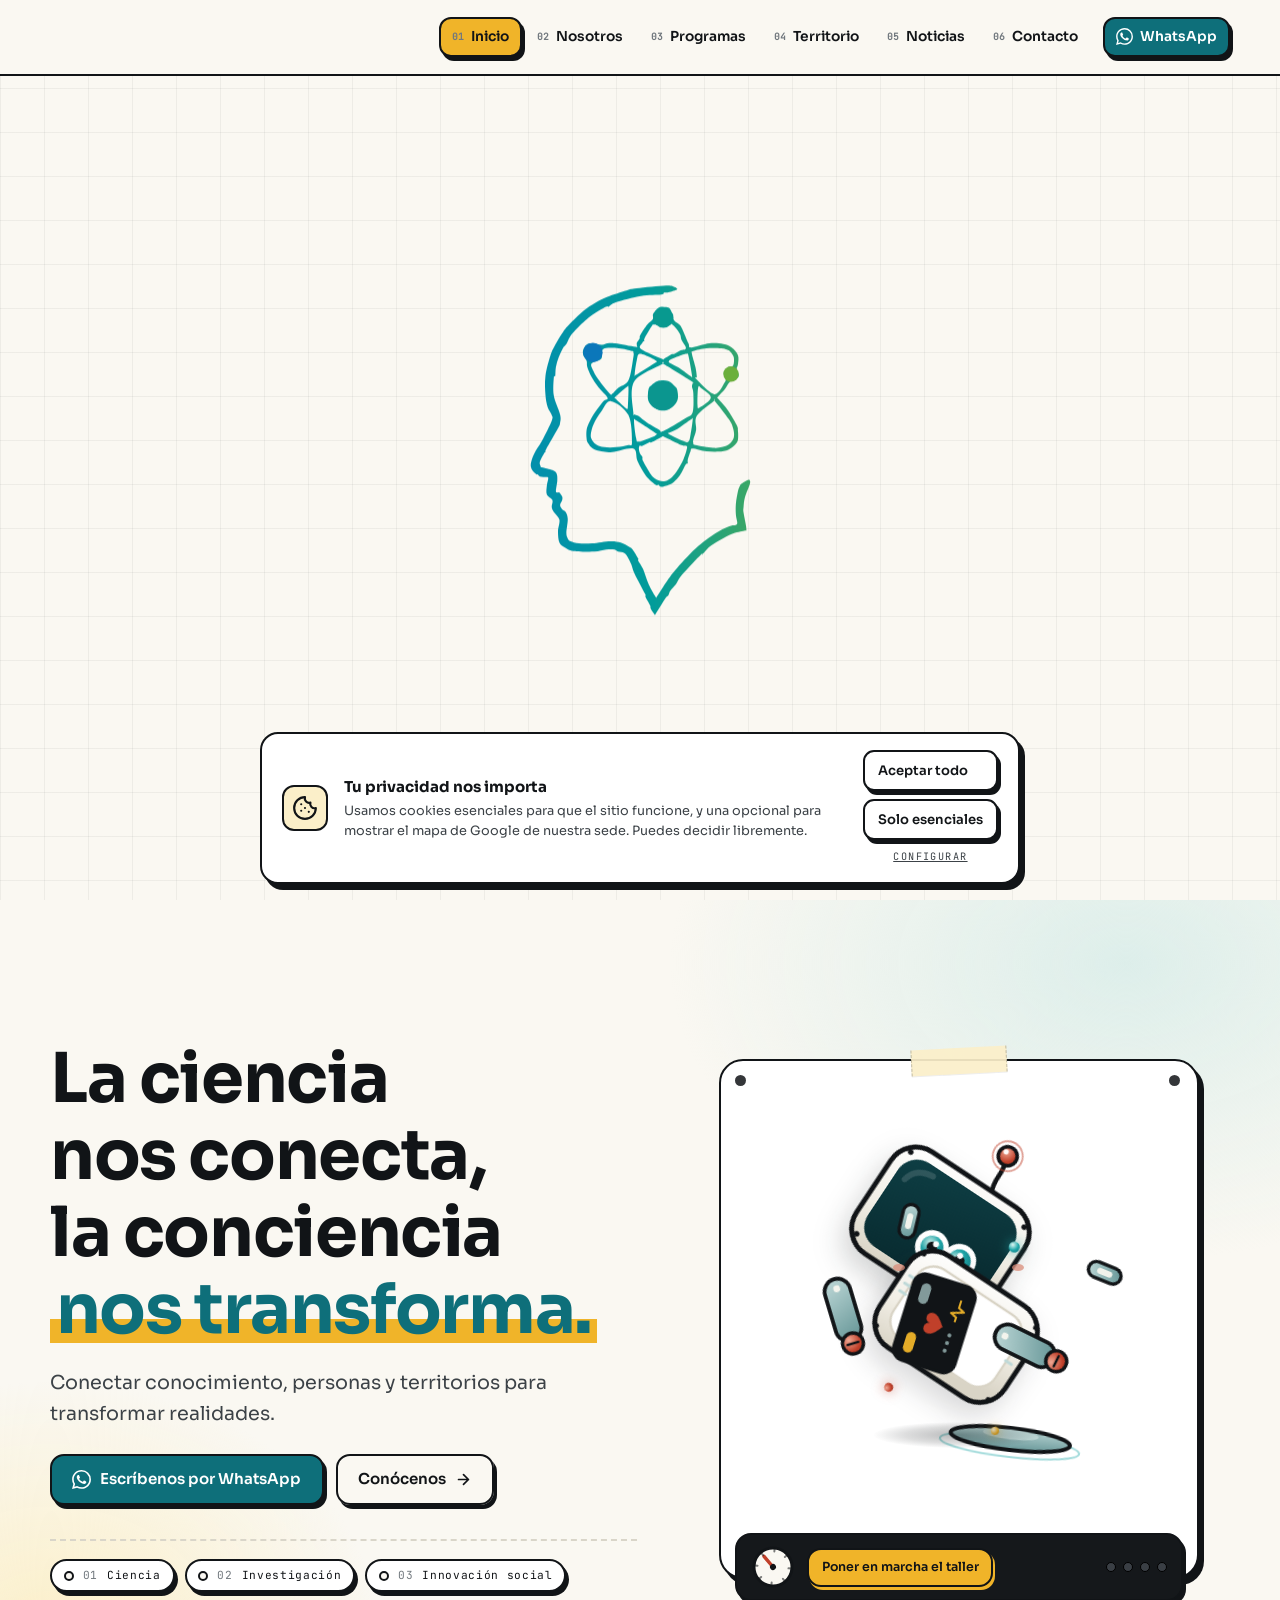
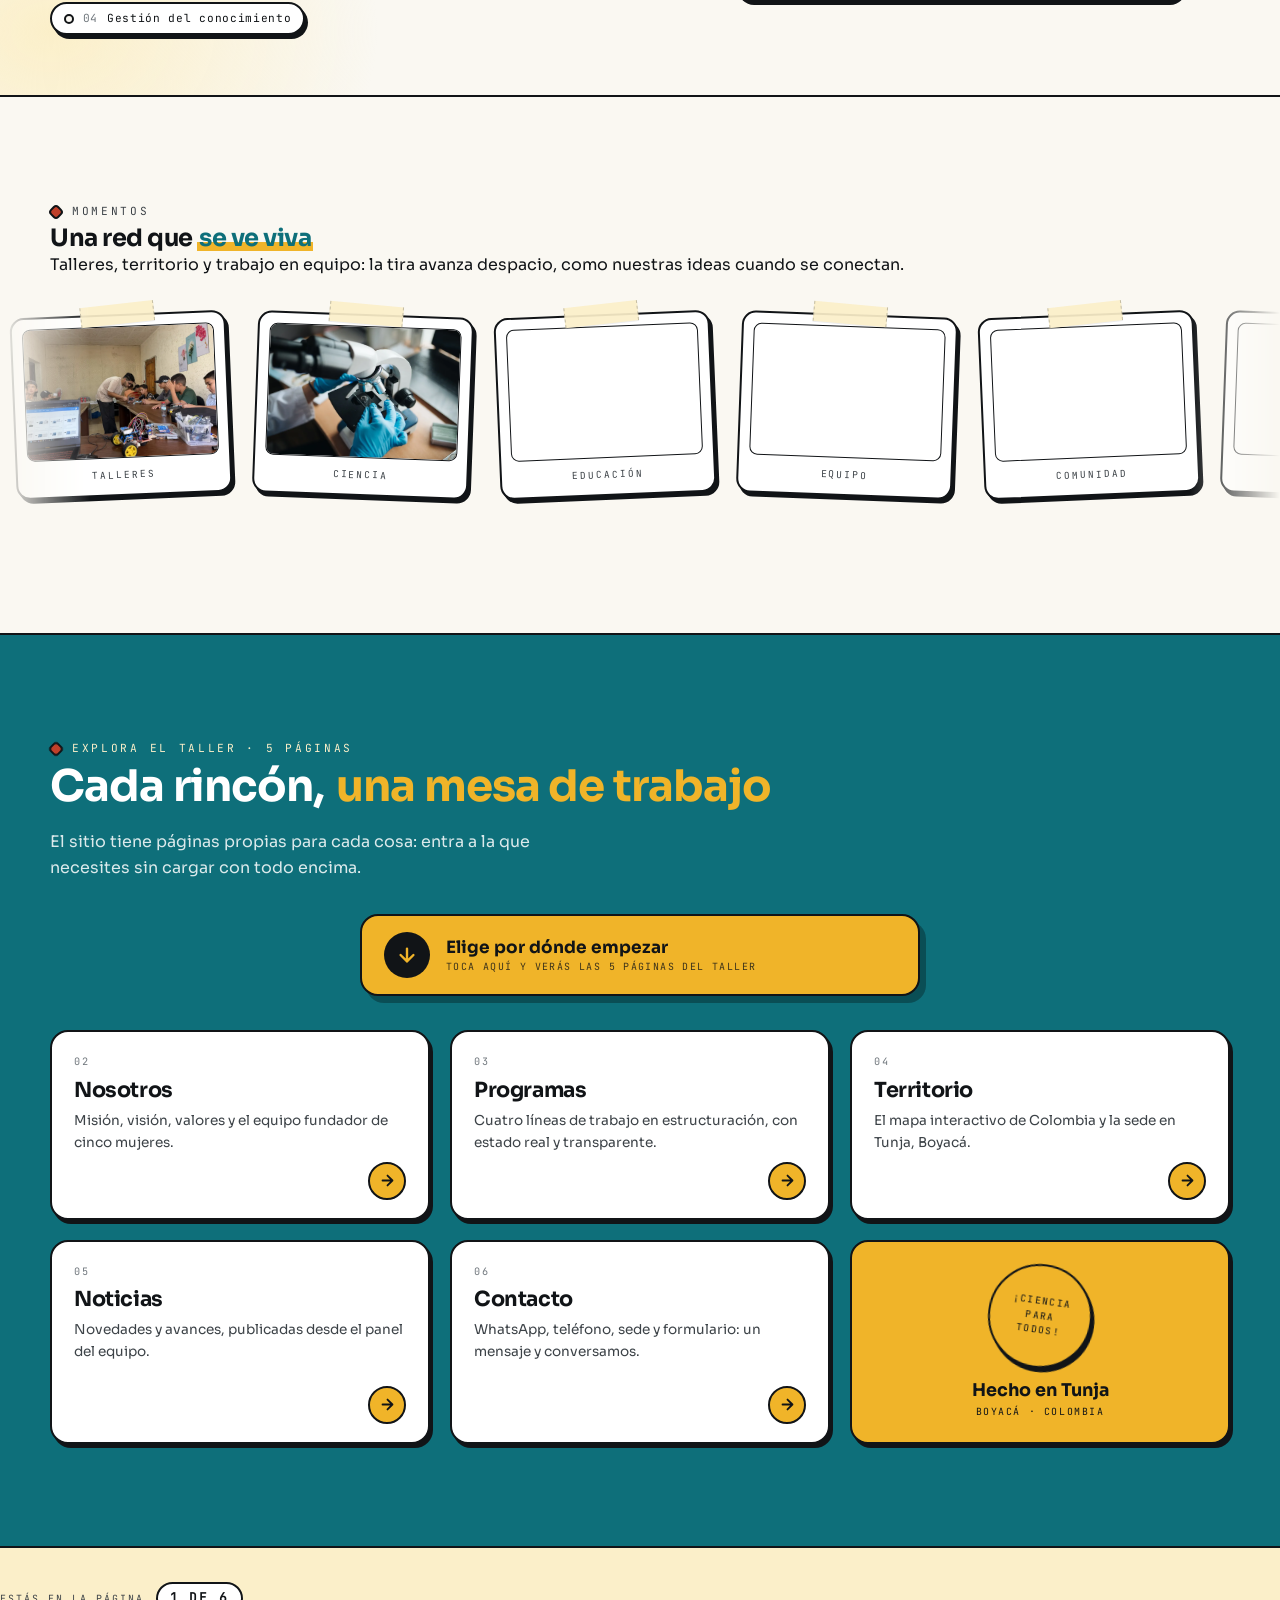
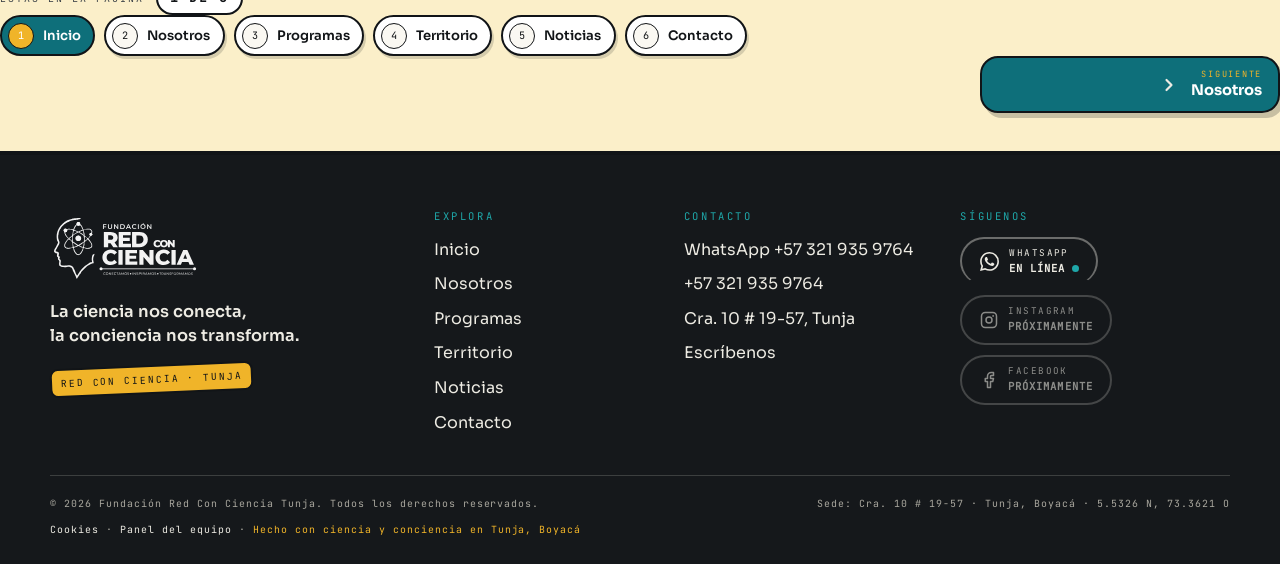
==== commit c75d99d3: "rediseño completo y demas cosas disfruten" ====
--- a/index.html
+++ b/index.html
@@ -1,370 +1,435 @@
 <!DOCTYPE html>
-<html lang="es">
+<html lang="es-CO">
 <head>
-  <meta charset="UTF-8">
-  <meta name="viewport" content="width=device-width, initial-scale=1.0, viewport-fit=cover">
-  <title>Fundación Red Con Ciencia Tunja — La ciencia nos conecta, la conciencia nos transforma</title>
-  <meta name="description" content="Sitio institucional de la Fundación Red Con Ciencia Tunja (Boyacá, Colombia). Estructura lista para su contenido oficial: ejes, territorio, programas, conocimiento y contacto directo por WhatsApp.">
-  <meta name="theme-color" content="#0B1626">
-  <link rel="icon" type="image/svg+xml" href="assets/logo/favicon.svg">
-  <link rel="stylesheet" href="css/fonts.css">
-  <link rel="stylesheet" href="css/main.css">
-  <link rel="stylesheet" href="css/components.css">
-  <link rel="stylesheet" href="css/responsive.css">
+<meta charset="UTF-8">
+<meta name="viewport" content="width=device-width, initial-scale=1.0, viewport-fit=cover">
+<title>Fundación Red Con Ciencia — Tunja, Boyacá · La ciencia nos conecta, la conciencia nos transforma</title>
+<meta name="description" content="Fundación Red Con Ciencia Tunja: organización sin ánimo de lucro que conecta ciencia, educación, innovación social y gestión del conocimiento para la transformación de los territorios. Sede: Cra. 10 # 19-57, Tunja, Boyacá. WhatsApp +57 321 935 9764.">
+<meta name="theme-color" content="#FAF8F2">
+<meta name="geo.region" content="CO-BOY">
+<meta name="geo.placename" content="Tunja, Boyacá">
+<meta name="geo.position" content="5.5325791;-73.3621101">
+<meta name="robots" content="index, follow">
+
+<meta property="og:type" content="website">
+<meta property="og:site_name" content="Fundación Red Con Ciencia">
+<meta property="og:title" content="Fundación Red Con Ciencia — Tunja, Boyacá">
+<meta property="og:description" content="La ciencia nos conecta, la conciencia nos transforma. Conoce nuestra misión, programas, noticias y territorio.">
+<meta property="og:image" content="assets/img/og-image.png">
+<meta property="og:locale" content="es_CO">
+<meta name="twitter:card" content="summary_large_image">
+<meta name="twitter:title" content="Fundación Red Con Ciencia — Tunja, Boyacá">
+<meta name="twitter:description" content="La ciencia nos conecta, la conciencia nos transforma.">
+<meta name="twitter:image" content="assets/img/og-image.png">
+
+<link rel="icon" href="favicon.ico" sizes="any">
+<link rel="icon" type="image/png" sizes="32x32" href="assets/img/favicon/favicon-32.png">
+<link rel="icon" type="image/png" sizes="192x192" href="assets/img/favicon/icon-192.png">
+<link rel="apple-touch-icon" href="assets/img/favicon/apple-touch-icon.png">
+<link rel="manifest" href="site.webmanifest">
+
+<!-- Fuentes oficiales de la marca (locales, sin terceros) -->
+<link rel="preload" href="assets/fonts/sora-700-normal.woff2" as="font" type="font/woff2" crossorigin>
+<link rel="preload" href="assets/fonts/sora-400-normal.woff2" as="font" type="font/woff2" crossorigin>
+
+<!-- V15 «Taller de ciencia»: hoja compartida + hoja propia del inicio -->
+<link rel="stylesheet" href="css/base.css?v=15.1">
+<link rel="stylesheet" href="css/inicio.css?v=15.1">
+
+<!-- Datos estructurados: NGO -->
+<script type="application/ld+json">
+{
+  "@context": "https://schema.org",
+  "@type": "NGO",
+  "name": "Fundación Red Con Ciencia",
+  "alternateName": "Fundación Red Con Ciencia Tunja",
+  "slogan": "La ciencia nos conecta, la conciencia nos transforma.",
+  "url": "./",
+  "logo": "assets/img/favicon/icon-512.png",
+  "foundingDate": "2026",
+  "nonprofitStatus": "NonprofitType",
+  "address": {
+    "@type": "PostalAddress",
+    "streetAddress": "Carrera 10 # 19-57",
+    "addressLocality": "Tunja",
+    "addressRegion": "Boyacá",
+    "addressCountry": "CO"
+  },
+  "hasMap": "https://maps.app.goo.gl/2XTHnEWf5hp3y85N8",
+  "geo": { "@type": "GeoCoordinates", "latitude": 5.5325791, "longitude": -73.3621101 },
+  "contactPoint": {
+    "@type": "ContactPoint",
+    "contactType": "customer service",
+    "telephone": "+57 321 935 9764",
+    "availableLanguage": ["es"]
+  },
+  "areaServed": "Colombia",
+  "knowsAbout": ["Ciencia", "Investigación", "Innovación social", "Gestión del conocimiento"]
+}
+</script>
 </head>
 <body>
-<a class="salto" href="#contenido">Saltar al contenido</a>
-
-<!-- BARRA DE PROGRESO DE LECTURA (responde al scroll) -->
-<div class="progreso" id="progreso" aria-hidden="true"></div>
-
-<!-- FONDO VIVO: los 5 fondos SVG del proyecto en capas fijas detrás de
-     todo el contenido. Reaccionan con suavidad a mouse, scroll y zona de
-     la página. Sin capturar eventos, sin distraer, dormido fuera de vista. -->
-<div class="fondo-vivo" id="fondoVivo" aria-hidden="true">
-  <div class="fondo-capa fondo-topo" id="fondoTopo"></div>
-  <div class="fondo-capa fondo-malla" id="fondoMalla"><div class="capa-mov"></div></div>
-  <div class="fondo-capa fondo-nodos" id="fondoNodos"><div class="capa-mov"></div></div>
-  <div class="fondo-capa fondo-particulas" id="fondoParticulas"><div class="capa-mov"></div></div>
-  <div class="fondo-capa fondo-ondas" id="fondoOndas"><div class="capa-mov"></div></div>
-</div>
-
-<!-- SPRITE DE ICONOS (los 4 SVG entregados, adaptados a currentColor; mismo arte, sin redibujar) -->
-<svg xmlns="http://www.w3.org/2000/svg" style="display:none" aria-hidden="true">
-  <symbol id="i-whatsapp" viewBox="0 0 60 60"><g fill="currentColor"><path d="M30.5,0C14.233,0,1,13.233,1,29.5c0,5.146,1.346,10.202,3.896,14.65L0.051,58.684c-0.116,0.349-0.032,0.732,0.219,1C0.462,59.889,0.728,60,1,60c0.085,0,0.17-0.011,0.254-0.033l15.867-4.175C21.243,57.892,25.86,59,30.5,59C46.767,59,60,45.767,60,29.5S46.767,0,30.5,0z M30.5,57c-4.531,0-8.958-1.171-12.802-3.386c-0.153-0.089-0.326-0.134-0.5-0.134c-0.1,0-0.201,0.015-0.299,0.045l-9.586,2.521l2.55-9.705c0.083-0.315,0.028-0.651-0.151-0.925C6.627,40.86,5,35.279,5,29.5C5,14.888,16.888,3,31.5,3S58,14.888,58,29.5S46.112,57,30.5,57z"/><path d="M46.5,33.5c-1.6,0-3.141-0.287-4.586-0.854c-0.815-0.318-1.742-0.116-2.291,0.441l-2.667,2.017c-3.338-1.773-5.776-4.211-7.549-7.549l1.934-2.563c0.635-0.646,0.838-1.604,0.53-2.445C31.3,21.097,31.014,19.556,31.014,18c0-1.103-0.897-2-2-2h-4.5c-1.103,0-2,0.897-2,2c0,12.958,10.542,23.5,23.5,23.5c1.103,0,2-0.897,2-2v-4C48.014,34.397,46.603,33.5,46.5,33.5z"/></g></symbol>
-  <symbol id="i-telefono" viewBox="0 0 53.942 53.942"><g fill="currentColor"><path d="M53.364,40.929c-2.008-3.796-8.981-7.688-9.287-7.853c-0.796-0.454-1.722-0.557-2.605-0.292c-0.656,0.198-1.26,0.616-1.756,1.243c-1.128,1.44-3.207,3.452-3.761,3.981c-0.033,0.024-3.127,2.201-5.95-1.374l-7.079-8.493c-2.793-3.331-0.238-6.18-0.094-6.334c0.023-0.022,2.249-2.435,3.69-3.564c0.628-0.495,1.046-1.099,1.244-1.755c0.264-0.883,0.161-1.81-0.293-2.606c-0.164-0.306-4.055-7.278-7.852-9.287c-1.026-0.543-2.276-0.354-3.106,0.475L11.95,9.279C8.688,12.542,7.386,16.278,8.181,20.38c0.62,3.191,2.521,6.668,5.651,10.333l9.433,11.318c3.131,3.667,6.608,5.568,9.798,6.188c0.724,0.141,1.441,0.21,2.148,0.21c3.145,0,6.036-1.278,8.553-3.795l3.576-3.577C53.172,44.229,53.362,42.98,53.364,40.929z M45.517,42.976c-2.135,2.133-4.536,3.198-7.134,3.198c-0.578,0-1.168-0.056-1.765-0.17c-2.741-0.529-5.812-2.216-8.576-5.466l-9.432-11.317c-2.767-3.256-4.456-6.327-4.985-9.069c-0.639-3.291,0.406-6.296,3.196-9.087l3.431-3.431c0.151-0.151,0.352-0.231,0.557-0.231c0.092,0,0.186,0.018,0.276,0.055c3.248,1.717,6.787,8.095,6.788,8.098c0.204,0.377,0.249,0.826,0.117,1.263c-0.077,0.258-0.281,0.578-0.632,0.856c-1.652,1.299-3.932,3.709-4.029,3.812c-0.047,0.049-4.579,4.784-0.311,9.903l7.079,8.493c4.066,4.879,9.09,0.827,9.304,0.65c0.024-0.019,2.436-2.298,3.735-3.951c0.278-0.351,0.598-0.555,0.856-0.632c0.437-0.132,0.886-0.087,1.262,0.116c0.004,0.002,6.381,3.541,8.098,6.788C53.167,42.369,53.086,42.407,45.517,42.976z"/><path d="M43.977,0v12c0,0.553,0.448,1,1,1s1-0.447,1-1V2.414l-15.293,15.29c-0.391,0.391-0.391,1.023,0,1.414c0.195,0.195,0.451,0.293,0.707,0.293s0.512-0.098,0.707-0.293l15.293-15.29V12c0,0.553,0.448,1,1,1s1-0.447,1-1V0c0-0.13-0.027-0.26-0.077-0.382c-0.101-0.245-0.296-0.44-0.541-0.541C48.607,0.027,48.477,0,43.977,0h-4.37C43.977,0,43.977,0,43.977,0z"/></g></symbol>
-  <symbol id="i-chat" viewBox="0 0 60 60"><g fill="currentColor"><path d="M30.5,0C14.233,0,1,13.233,1,29.5c0,5.146,1.346,10.202,3.896,14.65L0.051,58.684c-0.116,0.349-0.032,0.732,0.219,1C0.462,59.889,0.728,60,1,60c0.085,0,0.17-0.011,0.254-0.033l15.867-4.175C21.243,57.892,25.86,59,30.5,59C46.767,59,60,45.767,60,29.5S46.767,0,30.5,0z M30.5,57c-4.531,0-8.958-1.171-12.802-3.386c-0.153-0.089-0.326-0.134-0.5-0.134c-0.1,0-0.201,0.015-0.299,0.045l-9.586,2.521l2.55-9.705c0.083-0.315,0.028-0.651-0.151-0.925C6.627,40.86,5,35.279,5,29.5C5,14.888,16.888,3,31.5,3S58,14.888,58,29.5S46.112,57,30.5,57z"/><path d="M30,16c-7.168,0-13,4.122-13,9.188c0,2.748,1.682,5.279,4.997,7.532c-0.128,1.798-0.646,3.353-1.542,4.621c-0.208,0.294-0.243,0.675-0.093,1.001C20.508,38.671,20.827,38.879,21.175,38.879c0.028,0,0.056-0.002,0.084-0.005c3.688-0.421,6.918-1.934,9.436-3.824c5.397-0.293,9.305-2.761,9.305-9.862C40,20.122,37.168,16,30,16z"/></g></symbol>
-  <symbol id="i-chat-2" viewBox="0 0 59.982 59.982"><g fill="currentColor"><path d="M28.491,14.982c-2.206,0-4,1.794-4,4s1.794,4,4,4s4-1.794,4-4S30.697,14.982,28.491,14.982z M28.491,20.982c-1.103,0-2-0.897-2-2s0.897-2,2-2s2,0.897,2,2S29.594,20.982,28.491,20.982z"/><path d="M39.491,14.982c-2.206,0-4,1.794-4,4s1.794,4,4,4s4-1.794,4-4S41.697,14.982,39.491,14.982z M39.491,20.982c-1.103,0-2-0.897-2-2s0.897-2,2-2s2,0.897,2,2S40.594,20.982,39.491,20.982z"/><path d="M17.491,14.982c-2.206,0-4,1.794-4,4s1.794,4,4,4s4-1.794,4-4S19.697,14.982,17.491,14.982z M17.491,20.982c-1.103,0-2-0.897-2-2s0.897-2,2-2s2,0.897,2,2S18.594,20.982,17.491,20.982z"/><path d="M29.991,0C13.458,0,0,12.858,0,28.671c0,8.153,3.617,15.835,9.968,21.209v7.349c0,1.104,0.896,2,2,2c0.44,0,0.86-0.145,1.205-0.411l7.578-5.873c2.964,0.925,6.051,1.394,9.24,1.394c16.533,0,29.991-12.858,29.991-28.668S46.524,0,29.991,0z M29.991,52.539c-2.965,0-5.832-0.476-8.524-1.413c-0.729-0.255-1.537-0.081-2.104,0.457l-7.395,5.733v-6.898c0-0.62-0.288-1.205-0.779-1.583C5.256,43.933,2,36.593,2,28.671C2,13.961,14.56,2,29.991,2c15.431,0,27.991,11.961,27.991,26.671S45.422,52.539,29.991,52.539z"/></g></symbol>
-</svg>
-
-<!-- ==================== CABECERA ==================== -->
+<a class="skip" href="#contenido">Saltar al contenido</a>
+
+<!-- papel cuadriculado del taller -->
+<div class="rejilla" aria-hidden="true"></div>
+
+<!-- ═══════════════════════ CABECERA ═══════════════════════ -->
 <header class="cabecera" id="cabecera">
-  <div class="cabecera-int">
-    <a class="marca" href="#inicio" aria-label="Fundación Red Con Ciencia Tunja — volver al inicio">
-      <img src="assets/logo/fundacion_red_con_ciencia_transparente.svg" alt="Logo oficial de la Fundación Red Con Ciencia Tunja" class="marca-logo" width="200" height="100">
+  <div class="contenedor cabecera__in">
+    <a class="lockup" href="index.html" title="Fundación Red Con Ciencia — inicio" id="lockup">
+      <img src="assets/marca/isotipo-fundacion.svg" alt="" width="44" height="44" class="lockup__iso" decoding="async">
+      <span class="lockup__txt">
+        <b>Fundación Red Con Ciencia</b>
+        <small>Tunja · Boyacá · Colombia</small>
+      </span>
     </a>
     <nav class="nav" aria-label="Navegación principal">
-      <button class="nav-abre" id="navAbre" aria-expanded="false" aria-controls="menu" aria-label="Abrir menú">
-        <span></span><span></span><span></span>
-      </button>
-      <div class="menu" id="menu">
-        <ul>
-          <li><a href="#inicio">Inicio</a></li>
-          <li><a href="#nosotros">Nosotros</a></li>
-          <li><a href="#ejes">Ejes</a></li>
-          <li><a href="#territorio">Territorio</a></li>
-          <li><a href="#programas">Programas</a></li>
-          <li><a href="#galeria">Galería</a></li>
-        </ul>
-        <a class="btn btn-primario btn-menu-cta" href="https://wa.me/573219359764" target="_blank" rel="noopener">
-          <svg class="icono" aria-hidden="true"><use href="#i-whatsapp"/></svg>
-          WhatsApp
+      <a href="index.html" class="activo" aria-current="page"><i aria-hidden="true">01</i><span>Inicio</span></a>
+      <a href="nosotros.html"><i aria-hidden="true">02</i><span>Nosotros</span></a>
+      <a href="programas.html"><i aria-hidden="true">03</i><span>Programas</span></a>
+      <a href="territorio.html"><i aria-hidden="true">04</i><span>Territorio</span></a>
+      <a href="noticias.html"><i aria-hidden="true">05</i><span>Noticias</span></a>
+      <a href="contacto.html"><i aria-hidden="true">06</i><span>Contacto</span></a>
+      <a class="nav-cta" data-wa="Hola, quiero conocer más sobre la Fundación Red Con Ciencia." target="_blank" rel="noopener" href="https://wa.me/573219359764"><svg width="17" height="17" viewBox="0 0 24 24" fill="currentColor" aria-hidden="true"><path d="M17.472 14.382c-.297-.149-1.758-.867-2.03-.967-.273-.099-.471-.148-.67.15-.197.297-.767.966-.94 1.164-.173.199-.347.223-.644.075-.297-.15-1.255-.463-2.39-1.475-.883-.788-1.48-1.761-1.653-2.059-.173-.297-.018-.458.13-.606.134-.133.298-.347.446-.52.149-.174.198-.298.298-.497.099-.198.05-.371-.025-.52-.075-.149-.669-1.612-.916-2.207-.242-.579-.487-.5-.669-.51-.173-.008-.371-.01-.57-.01-.198 0-.52.074-.792.372-.272.297-1.04 1.016-1.04 2.479 0 1.462 1.065 2.875 1.213 3.074.149.198 2.096 3.2 5.077 4.487.709.306 1.262.489 1.694.625.712.227 1.36.195 1.871.118.571-.085 1.758-.719 2.006-1.413.248-.694.248-1.289.173-1.413-.074-.124-.272-.198-.57-.347m-5.421 7.403h-.004a9.87 9.87 0 0 1-5.031-1.378l-.361-.214-3.741.982.998-3.648-.235-.374a9.86 9.86 0 0 1-1.51-5.26c.001-5.45 4.436-9.884 9.888-9.884 2.64 0 5.122 1.03 6.988 2.898a9.825 9.825 0 0 1 2.893 6.994c-.003 5.45-4.437 9.884-9.885 9.884m8.413-18.297A11.815 11.815 0 0 0 12.05 0C5.495 0 .16 5.335.157 11.892c0 2.096.547 4.142 1.588 5.945L.057 24l6.305-1.654a11.882 11.882 0 0 0 5.683 1.448h.005c6.554 0 11.89-5.335 11.893-11.893a11.821 11.821 0 0 0-3.48-8.413Z"/></svg><span>WhatsApp</span></a>
+    </nav>
+    <button class="menu-btn" id="menu-btn" aria-label="Abrir menú" aria-expanded="false" aria-controls="menu-movil">
+      <svg width="22" height="22" viewBox="0 0 24 24" fill="none" stroke="currentColor" stroke-width="2.4" stroke-linecap="round" aria-hidden="true"><path d="M4 7h16M4 12h16M4 17h16"/></svg>
+    </button>
+  </div>
+</header>
+
+<!-- ═══════════ MENÚ MÓVIL — drawer con gesto limitado ═══════════ -->
+<div class="menu-velo" id="menu-velo" aria-hidden="true"></div>
+<nav class="menu-movil" id="menu-movil" role="dialog" aria-modal="true" aria-label="Menú de navegación" aria-hidden="true">
+  <div class="menu-movil__asa" aria-hidden="true"><i></i></div>
+  <div class="menu-movil__cuerpo">
+    <a class="menu-enlace" href="index.html" style="--d:.05s"><i>01</i><b>Inicio</b><span class="menu-flecha" aria-hidden="true">→</span></a>
+    <a class="menu-enlace" href="nosotros.html" style="--d:.1s"><i>02</i><b>Nosotros</b><span class="menu-flecha" aria-hidden="true">→</span></a>
+    <a class="menu-enlace" href="programas.html" style="--d:.15s"><i>03</i><b>Programas</b><span class="menu-flecha" aria-hidden="true">→</span></a>
+    <a class="menu-enlace" href="territorio.html" style="--d:.2s"><i>04</i><b>Territorio</b><span class="menu-flecha" aria-hidden="true">→</span></a>
+    <a class="menu-enlace" href="noticias.html" style="--d:.25s"><i>05</i><b>Noticias</b><span class="menu-flecha" aria-hidden="true">→</span></a>
+    <a class="menu-enlace" href="contacto.html" style="--d:.3s"><i>06</i><b>Contacto</b><span class="menu-flecha" aria-hidden="true">→</span></a>
+    <a class="btn btn--primario menu-cta" data-wa="Hola, quiero conocer más sobre la Fundación Red Con Ciencia." target="_blank" rel="noopener" href="https://wa.me/573219359764" style="--d:.35s">
+      <svg width="20" height="20" viewBox="0 0 24 24" fill="currentColor" aria-hidden="true"><path d="M17.472 14.382c-.297-.149-1.758-.867-2.03-.967-.273-.099-.471-.148-.67.15-.197.297-.767.966-.94 1.164-.173.199-.347.223-.644.075-.297-.15-1.255-.463-2.39-1.475-.883-.788-1.48-1.761-1.653-2.059-.173-.297-.018-.458.13-.606.134-.133.298-.347.446-.52.149-.174.198-.298.298-.497.099-.198.05-.371-.025-.52-.075-.149-.669-1.612-.916-2.207-.242-.579-.487-.5-.669-.51-.173-.008-.371-.01-.57-.01-.198 0-.52.074-.792.372-.272.297-1.04 1.016-1.04 2.479 0 1.462 1.065 2.875 1.213 3.074.149.198 2.096 3.2 5.077 4.487.709.306 1.262.489 1.694.625.712.227 1.36.195 1.871.118.571-.085 1.758-.719 2.006-1.413.248-.694.248-1.289.173-1.413-.074-.124-.272-.198-.57-.347m-5.421 7.403h-.004a9.87 9.87 0 0 1-5.031-1.378l-.361-.214-3.741.982.998-3.648-.235-.374a9.86 9.86 0 0 1-1.51-5.26c.001-5.45 4.436-9.884 9.888-9.884 2.64 0 5.122 1.03 6.988 2.898a9.825 9.825 0 0 1 2.893 6.994c-.003 5.45-4.437 9.884-9.885 9.884m8.413-18.297A11.815 11.815 0 0 0 12.05 0C5.495 0 .16 5.335.157 11.892c0 2.096.547 4.142 1.588 5.945L.057 24l6.305-1.654a11.882 11.882 0 0 0 5.683 1.448h.005c6.554 0 11.89-5.335 11.893-11.893a11.821 11.821 0 0 0-3.48-8.413Z"/></svg>
+      Escríbenos por WhatsApp
+    </a>
+  </div>
+  <p class="menu-movil__pie">Cra. 10 # 19-57 · Tunja, Boyacá<br><span>La ciencia nos conecta, la conciencia nos transforma.</span></p>
+</nav>
+
+<main id="contenido">
+
+<!-- ═════════ INTRO: el logo manda primero, sin ruido ═════════ -->
+<section class="intro" id="inicio" aria-label="Fundación Red Con Ciencia">
+  <img class="intro__logo" id="intro-logo" src="assets/marca/isotipo-fundacion.svg" alt="Isotipo de la Fundación Red Con Ciencia" width="220" height="220" decoding="async">
+  <p class="intro__lema" id="intro-lema">La ciencia nos conecta,<br>la conciencia nos transforma.</p>
+  <p class="intro__piso" aria-hidden="true">desliza<i></i></p>
+</section>
+
+<!-- ═══════════════════════ PORTADA ═══════════════════════ -->
+<section class="portada">
+  <div class="contenedor portada__grid">
+    <div class="portada__txt">
+      <h1 class="portada__titulo">
+        <span class="linea-h"><span class="w" style="--i:0">La ciencia</span> <span class="w" style="--i:1">nos conecta,</span></span>
+        <span class="linea-h"><span class="w" style="--i:2">la conciencia</span> <span class="w marca-agua" style="--i:3">nos transforma.</span></span>
+      </h1>
+
+      <p class="portada__lede tipeo">Conectar conocimiento, personas y territorios para transformar realidades.</p>
+
+      <div class="portada__acciones">
+        <a class="btn btn--primario" data-wa="Hola, quiero conocer más sobre la Fundación Red Con Ciencia." target="_blank" rel="noopener" href="https://wa.me/573219359764">
+          <svg width="19" height="19" viewBox="0 0 24 24" fill="currentColor" aria-hidden="true"><path d="M17.472 14.382c-.297-.149-1.758-.867-2.03-.967-.273-.099-.471-.148-.67.15-.197.297-.767.966-.94 1.164-.173.199-.347.223-.644.075-.297-.15-1.255-.463-2.39-1.475-.883-.788-1.48-1.761-1.653-2.059-.173-.297-.018-.458.13-.606.134-.133.298-.347.446-.52.149-.174.198-.298.298-.497.099-.198.05-.371-.025-.52-.075-.149-.669-1.612-.916-2.207-.242-.579-.487-.5-.669-.51-.173-.008-.371-.01-.57-.01-.198 0-.52.074-.792.372-.272.297-1.04 1.016-1.04 2.479 0 1.462 1.065 2.875 1.213 3.074.149.198 2.096 3.2 5.077 4.487.709.306 1.262.489 1.694.625.712.227 1.36.195 1.871.118.571-.085 1.758-.719 2.006-1.413.248-.694.248-1.289.173-1.413-.074-.124-.272-.198-.57-.347m-5.421 7.403h-.004a9.87 9.87 0 0 1-5.031-1.378l-.361-.214-3.741.982.998-3.648-.235-.374a9.86 9.86 0 0 1-1.51-5.26c.001-5.45 4.436-9.884 9.888-9.884 2.64 0 5.122 1.03 6.988 2.898a9.825 9.825 0 0 1 2.893 6.994c-.003 5.45-4.437 9.884-9.885 9.884m8.413-18.297A11.815 11.815 0 0 0 12.05 0C5.495 0 .16 5.335.157 11.892c0 2.096.547 4.142 1.588 5.945L.057 24l6.305-1.654a11.882 11.882 0 0 0 5.683 1.448h.005c6.554 0 11.89-5.335 11.893-11.893a11.821 11.821 0 0 0-3.48-8.413Z"/></svg>
+          Escríbenos por WhatsApp
         </a>
-      </div>
-    </nav>
-  </div>
-</header>
-
-<main id="contenido">
-
-  <!-- ==================== HERO ==================== -->
-  <section class="hero" id="inicio">
-    <canvas class="hero-red" id="lienzoRed" aria-hidden="true"></canvas>
-    <div class="hero-topo" id="heroTopo" aria-hidden="true"></div>
-    <div class="hero-veo" aria-hidden="true"></div>
-    <div class="hero-int">
-      <p class="hero-lugar mono" data-rev>Tunja · Boyacá · Colombia</p>
-      <img class="hero-logo" src="assets/logo/fundacion_red_con_ciencia_transparente.svg"
-           alt="Fundación Red Con Ciencia Tunja" width="640" height="320" data-rev data-rev-d="1">
-      <p class="hero-mensaje" data-rev data-rev-d="2">Ciencia que conecta. Conciencia que transforma.</p>
-      <p class="hero-lema" data-rev data-rev-d="3">«La ciencia nos conecta, la conciencia nos transforma.»</p>
-      <div class="hero-acciones" data-rev data-rev-d="4">
-        <a class="btn btn-primario" href="#nosotros">Conocer la Fundación</a>
-        <a class="btn btn-whatsapp" href="https://wa.me/573219359764" target="_blank" rel="noopener">
-          <svg class="icono" aria-hidden="true"><use href="#i-whatsapp"/></svg>
-          Escríbenos
+        <a class="btn btn--linea" href="nosotros.html">Conócenos
+          <svg width="17" height="17" viewBox="0 0 24 24" fill="none" stroke="currentColor" stroke-width="2.4" stroke-linecap="round" stroke-linejoin="round" aria-hidden="true"><path d="M5 12h14M12 5l7 7-7 7"/></svg>
         </a>
       </div>
-      <p class="hero-hud mono" aria-hidden="true" data-rev data-rev-d="5">5.5353° N — 73.3622° O · 2.820 msnm</p>
-    </div>
-  </section>
-
-  <!-- ==================== NOSOTROS (editorial) ==================== -->
-  <section class="seccion nosotros" id="nosotros">
-    <div class="int">
-      <p class="kicker mono" data-rev>01 — Nosotros</p>
-      <h2 data-rev>Una fundación que se presenta con su lema</h2>
-      <div class="nosotros-rejilla">
-        <div class="nosotros-texto" data-rev>
-          <p>La Fundación Red Con Ciencia tiene su sede en Tunja, Boyacá, Colombia. Su lema — <em>La ciencia nos conecta, la conciencia nos transforma</em> — orienta la identidad del proyecto institucional y da nombre a este sitio.</p>
-          <p>Esta página se construye junto a la Fundación: la misión, la visión, los programas y los proyectos oficiales se incorporarán a medida que sean aprobados por la organización. Lo que hoy aparece marcado como pendiente no es un vacío, es un espacio reservado para su contenido real.</p>
-          <p class="mono nota-estado">Estado del contenido: datos confirmados = nombre, lema, ubicación y contacto. Todo lo demás permanece a la espera de aprobación.</p>
-        </div>
-        <div class="nosotros-tarjetas">
-          <article class="tarjeta-mv" data-rev data-rev-d="1">
-            <p class="mono etiqueta">Misión · Propósito</p>
-            <h3>Por confirmar</h3>
-            <p>El texto oficial de la misión se incorporará aquí cuando la Fundación lo apruebe.</p>
-          </article>
-          <article class="tarjeta-mv" data-rev data-rev-d="2">
-            <p class="mono etiqueta">Visión · Horizonte</p>
-            <h3>Por confirmar</h3>
-            <p>El texto oficial de la visión se incorporará aquí cuando la Fundación lo apruebe.</p>
-          </article>
-          <figure class="nosotros-registro" data-rev data-rev-mask data-rev-d="3">
-            <img src="assets/images/galeria/galeria-territorio-01.svg" alt="Composición visual de identidad: montaña andina estilizada" loading="lazy" width="800" height="600">
-            <figcaption class="mono">Registro visual de identidad — fotografía oficial por confirmar</figcaption>
-          </figure>
-        </div>
-      </div>
-    </div>
-  </section>
-
-  <!-- ==================== EJES (interacción) ==================== -->
-  <section class="seccion ejes" id="ejes">
-    <div class="int">
-      <p class="kicker mono" data-rev>02 — Ejes</p>
-      <h2 data-rev>Cinco ejes, una red</h2>
-      <p class="seccion-intro" data-rev>La estructura de ejes es la propuesta editorial del sitio; su definición oficial queda pendiente de aprobación por la Fundación.</p>
-      <div class="acordeon" id="acordeon" data-rev></div>
-    </div>
-  </section>
-
-  <!-- ==================== TERRITORIO (mapa) ==================== -->
-  <section class="seccion territorio" id="territorio">
-    <div class="int">
-      <p class="kicker mono" data-rev>03 — Territorio</p>
-      <h2 data-rev>Raíz boyacense</h2>
-      <div class="territorio-rejilla">
-        <div class="territorio-mapa" data-rev>
-          <div class="mapa-marco">
-            <svg id="mapaColombia" class="mapa-svg" role="img" aria-label="Mapa real de Colombia con los 32 departamentos; Tunja marcada en Boyacá"></svg>
-            <div class="mapa-leyenda mono">
-              <span class="leyenda-item"><i class="punto punto-activo"></i>Presencia confirmada: Tunja</span>
-              <span class="leyenda-item"><i class="punto"></i>Municipios y sedes: por confirmar</span>
-            </div>
+
+      <ul class="enchufes" aria-label="Componentes del enfoque">
+        <li><i aria-hidden="true"></i><b>01</b> Ciencia</li>
+        <li><i aria-hidden="true"></i><b>02</b> Investigación</li>
+        <li><i aria-hidden="true"></i><b>03</b> Innovación social</li>
+        <li><i aria-hidden="true"></i><b>04</b> Gestión del conocimiento</li>
+      </ul>
+    </div>
+
+    <div class="portada__escena">
+      <div class="ventana">
+        <span class="washi" aria-hidden="true"></span>
+        <div class="portada__robot" id="robot" role="button" tabindex="0" aria-label="Redito, el robot de la Fundación. Tócalo: me desarmo en piezas y me vuelvo a armar.">
+          <span class="rb-pista" aria-hidden="true">tócame</span>
+          <span class="rb-halo" aria-hidden="true"></span>
+          <span class="rb-sombra" aria-hidden="true"></span>
+          <svg class="rb-defs" width="0" height="0" aria-hidden="true" focusable="false"><defs>
+            <linearGradient id="rb-casco" x1="0" y1="0" x2=".22" y2="1">
+              <stop offset="0" stop-color="#FFFFFF"/><stop offset=".6" stop-color="#F1EEE5"/><stop offset="1" stop-color="#D9D4C6"/>
+            </linearGradient>
+            <linearGradient id="rb-metal" x1="0" y1="0" x2=".18" y2="1">
+              <stop offset="0" stop-color="#BFD9D8"/><stop offset="1" stop-color="#6E9C9D"/>
+            </linearGradient>
+            <linearGradient id="rb-pantalla" x1="0" y1="0" x2=".5" y2="1">
+              <stop offset="0" stop-color="#0E3F45"/><stop offset="1" stop-color="#082A2F"/>
+            </linearGradient>
+            <radialGradient id="rb-iris" cx=".38" cy=".32" r=".95">
+              <stop offset="0" stop-color="#CFEDE9"/><stop offset=".45" stop-color="#1FA7A9"/><stop offset="1" stop-color="#0E6F7A"/>
+            </radialGradient>
+            <radialGradient id="rb-foco-g" cx=".35" cy=".3" r="1">
+              <stop offset="0" stop-color="#DFF6F3"/><stop offset=".5" stop-color="#1FA7A9"/><stop offset="1" stop-color="#0E6F7A"/>
+            </radialGradient>
+            <radialGradient id="rb-lampara-g" cx=".35" cy=".3" r="1">
+              <stop offset="0" stop-color="#F0A894"/><stop offset=".55" stop-color="#C0402A"/><stop offset="1" stop-color="#8C2A1A"/>
+            </radialGradient>
+          </defs></svg>
+          <div class="rb-burbuja" id="rb-burbuja">¡Hola! Soy Redito</div>
+          <div class="rb-escena en-casa" id="rb-escena">
+            <div class="rb-pieza rb-antena" id="rb-antena"><svg viewBox="0 0 48 58" aria-hidden="true">
+              <path d="M24 56 C 19 42 27 34 24 22" fill="none" stroke="#111417" stroke-width="4.6" stroke-linecap="round" class="rb-tallo"/>
+              <circle cx="24" cy="15" r="15" fill="none" stroke="#C0402A" stroke-width="1.8" opacity=".5" class="rb-onda"/>
+              <circle cx="24" cy="15" r="9.5" fill="url(#rb-lampara-g)" stroke="#111417" stroke-width="3.6" class="rb-luz"/>
+              <circle cx="20.8" cy="11.6" r="2.6" fill="#fff" opacity=".95"/>
+            </svg></div>
+            <div class="rb-pieza rb-cabeza" id="rb-cabeza"><svg viewBox="0 0 168 130" aria-hidden="true">
+              <rect x="4" y="4" width="160" height="122" rx="30" fill="url(#rb-casco)" stroke="#111417" stroke-width="5"/>
+              <rect x="15" y="15" width="138" height="100" rx="23" fill="url(#rb-pantalla)"/>
+              <path d="M26 42 Q 29 26 48 24" fill="none" stroke="#fff" stroke-opacity=".14" stroke-width="6" stroke-linecap="round"/>
+              <circle cx="152" cy="16" r="2.8" fill="#111417"/><circle cx="152" cy="114" r="2.8" fill="#111417"/>
+              <circle cx="16" cy="16" r="2.8" fill="#111417"/><circle cx="16" cy="114" r="2.8" fill="#111417"/>
+              <circle cx="84" cy="122" r="2.2" fill="#F0B429" opacity=".95"/>
+            </svg></div>
+            <div class="rb-pieza rb-oreja rb-oreja--i" id="rb-oreja-i"><svg viewBox="0 0 20 38" aria-hidden="true">
+              <rect x="2" y="2" width="16" height="34" rx="8" fill="url(#rb-metal)" stroke="#111417" stroke-width="3.4"/>
+              <rect x="7" y="11" width="6" height="16" rx="3" fill="#F7F5EE" opacity=".95"/>
+            </svg></div>
+            <div class="rb-pieza rb-oreja rb-oreja--d" id="rb-oreja-d"><svg viewBox="0 0 20 38" aria-hidden="true">
+              <rect x="2" y="2" width="16" height="34" rx="8" fill="url(#rb-metal)" stroke="#111417" stroke-width="3.4"/>
+              <rect x="7" y="11" width="6" height="16" rx="3" fill="#F7F5EE" opacity=".95"/>
+            </svg></div>
+            <div class="rb-pieza rb-ojo" id="rb-ojo-i"><svg viewBox="0 0 40 40" aria-hidden="true">
+              <circle cx="20" cy="20" r="17" fill="#FFFFFF"/>
+              <circle class="rb-pupila" cx="20" cy="20" r="11.5" fill="url(#rb-iris)"/>
+              <circle class="rb-pupila" cx="20" cy="20" r="5.4" fill="#111417"/>
+              <circle class="rb-pupila rb-pupila--brillo" cx="23.4" cy="16.2" r="3" fill="#fff"/>
+              <circle class="rb-pupila rb-pupila--brillo" cx="16.4" cy="24" r="1.6" fill="#fff" opacity=".85"/>
+            </svg></div>
+            <div class="rb-pieza rb-ojo" id="rb-ojo-d"><svg viewBox="0 0 40 40" aria-hidden="true">
+              <circle cx="20" cy="20" r="17" fill="#FFFFFF"/>
+              <circle class="rb-pupila" cx="20" cy="20" r="11.5" fill="url(#rb-iris)"/>
+              <circle class="rb-pupila" cx="20" cy="20" r="5.4" fill="#111417"/>
+              <circle class="rb-pupila rb-pupila--brillo" cx="23.4" cy="16.2" r="3" fill="#fff"/>
+              <circle class="rb-pupila rb-pupila--brillo" cx="16.4" cy="24" r="1.6" fill="#fff" opacity=".85"/>
+            </svg></div>
+            <div class="rb-pieza rb-boca" id="rb-boca"><svg viewBox="0 0 52 26" aria-hidden="true">
+              <path class="rb-boca-trazo" d="M9 7 q17 16 34 0" fill="none" stroke="#3FBDBD" stroke-width="5" stroke-linecap="round"/>
+            </svg></div>
+            <span class="rb-meji rb-meji--i" aria-hidden="true"></span>
+            <span class="rb-meji rb-meji--d" aria-hidden="true"></span>
+            <div class="rb-pieza rb-cuerpo" id="rb-cuerpo"><svg viewBox="0 0 158 118" aria-hidden="true">
+              <rect x="4" y="4" width="150" height="110" rx="30" fill="url(#rb-casco)" stroke="#111417" stroke-width="5"/>
+              <rect x="18" y="18" width="122" height="82" rx="20" fill="#FFFFFF" stroke="#D9D4C6" stroke-width="2.4"/>
+              <g stroke="#BFD9D8" stroke-width="3" stroke-linecap="round">
+                <path d="M139 42h7M139 51h7M139 60h7"/>
+                <path d="M12 42h7M12 51h7M12 60h7"/>
+              </g>
+              <circle cx="146" cy="16" r="2.6" fill="#111417"/><circle cx="146" cy="102" r="2.6" fill="#111417"/>
+              <circle cx="12" cy="16" r="2.6" fill="#111417"/><circle cx="12" cy="102" r="2.6" fill="#111417"/>
+            </svg></div>
+            <div class="rb-pieza rb-pecho" id="rb-pecho"><svg viewBox="0 0 96 70" aria-hidden="true">
+              <rect x="3" y="3" width="90" height="64" rx="12" fill="#111417" stroke="#111417" stroke-width="3"/>
+              <rect x="12" y="12" width="21" height="10" rx="5" fill="#F0B429" opacity=".95"/>
+              <rect x="63" y="12" width="21" height="10" rx="5" fill="#8FA9A9" opacity=".9"/>
+              <g fill="#8FA9A9" opacity=".9">
+                <circle cx="25" cy="53" r="2"/><circle cx="33" cy="53" r="2"/><circle cx="41" cy="53" r="2"/>
+              </g>
+              <path d="M56 54h4l3-6 4 12 3-6h7" fill="none" stroke="#F0B429" stroke-width="2.2" stroke-linecap="round" stroke-linejoin="round" opacity=".95"/>
+              <path class="rb-corazon" d="M47 44c-6-4.4-10.6-8-10.6-12.4a5.2 5.2 0 0 1 10.6-1.2 5.2 5.2 0 0 1 10.6 1.2c0 4.4-4.6 8-10.6 12.4Z" fill="#C0402A"/>
+            </svg></div>
+            <div class="rb-pieza rb-brazo rb-brazo--i" id="rb-brazo-i"><svg viewBox="0 0 32 84" aria-hidden="true">
+              <rect x="3" y="3" width="26" height="64" rx="13" fill="url(#rb-metal)" stroke="#111417" stroke-width="3.8"/>
+              <circle cx="16" cy="13" r="3.4" fill="#F7F5EE" opacity=".95"/>
+              <circle cx="16" cy="70" r="10.5" fill="url(#rb-lampara-g)" stroke="#111417" stroke-width="3.4"/>
+              <path d="M10.5 70h11" stroke="#111417" stroke-width="2.6" stroke-linecap="round"/>
+            </svg></div>
+            <div class="rb-pieza rb-brazo rb-brazo--d" id="rb-brazo-d"><svg viewBox="0 0 32 84" aria-hidden="true">
+              <rect x="3" y="3" width="26" height="64" rx="13" fill="url(#rb-metal)" stroke="#111417" stroke-width="3.8"/>
+              <circle cx="16" cy="13" r="3.4" fill="#F7F5EE" opacity=".95"/>
+              <circle cx="16" cy="70" r="10.5" fill="url(#rb-lampara-g)" stroke="#111417" stroke-width="3.4"/>
+              <path d="M10.5 70h11" stroke="#111417" stroke-width="2.6" stroke-linecap="round"/>
+            </svg></div>
+            <div class="rb-pieza rb-base" id="rb-base"><svg viewBox="0 0 180 42" aria-hidden="true">
+              <ellipse cx="90" cy="25" rx="70" ry="11" fill="none" stroke="#1FA7A9" stroke-width="2.2" opacity=".4" class="rb-onda"/>
+              <ellipse cx="90" cy="18" rx="60" ry="11" fill="url(#rb-metal)" stroke="#111417" stroke-width="4"/>
+              <ellipse cx="90" cy="13.5" rx="28" ry="5" fill="#BFD9D8"/>
+            </svg></div>
+            <div class="rb-pieza rb-orbe" id="rb-e1"><i></i></div>
+            <div class="rb-pieza rb-orbe rb-orbe--b" id="rb-e2"><i></i></div>
+            <div class="rb-pieza rb-orbe rb-orbe--c" id="rb-e3"><i></i></div>
           </div>
         </div>
-        <div class="territorio-panel">
-          <div class="panel-datos" data-rev>
-            <div class="dato">
-              <span class="dato-valor mono">2.820</span>
-              <span class="dato-etiqueta">msnm — altitud de Tunja</span>
-            </div>
-            <div class="dato">
-              <span class="dato-valor mono">1539</span>
-              <span class="dato-etiqueta">año de fundación de la ciudad</span>
-            </div>
-            <div class="dato">
-              <span class="dato-valor mono">5.54° N</span>
-              <span class="dato-etiqueta">73.36° O — coordenadas</span>
-            </div>
-          </div>
-          <p class="territorio-nota" data-rev>Presencia confirmada: Tunja, capital de Boyacá. Los municipios y sedes adicionales se marcarán en el mapa solo cuando la Fundación los confirme.</p>
-          <div class="panel-gmaps" data-rev data-rev-d="1">
-            <p class="mono etiqueta">Ubicación — Tunja, Boyacá</p>
-            <div class="gmaps-zona">
-              <iframe class="gmaps" title="Mapa real de Google: Tunja, Boyacá, Colombia"
-                      src="https://maps.google.com/maps?q=Tunja%2C%20Boyac%C3%A1%2C%20Colombia&z=13&output=embed"
-                      loading="lazy" referrerpolicy="no-referrer-when-downgrade" allowfullscreen></iframe>
-              <div class="gmaps-velo" id="gmapsVelo" role="button" tabindex="0" aria-label="Activar el mapa de Google">
-                <span class="gmaps-pista mono">TOCAR PARA ACTIVAR EL MAPA</span>
-              </div>
-            </div>
-            <p class="mono nota-estado">Dirección física de la sede: por confirmar. El mapa se actualizará con la ubicación exacta.</p>
-          </div>
+
+        <!-- consola: momento firma «Poner en marcha el taller» -->
+        <div class="consola">
+          <svg class="consola__dial" viewBox="0 0 44 44" aria-hidden="true">
+            <circle cx="22" cy="22" r="19" fill="#FAF8F2" stroke="#111417" stroke-width="3"/>
+            <path d="M22 22 L22 8" stroke="#C0402A" stroke-width="3.5" stroke-linecap="round"/>
+            <circle cx="22" cy="22" r="3" fill="#111417"/>
+            <g stroke="#111417" stroke-width="2" stroke-linecap="round" opacity=".55">
+              <path d="M22 3.5v3M40.5 22h-3M22 40.5v-3M3.5 22h3M35 9l-2 2M35 35l-2-2M9 35l2-2M9 9l2 2"/>
+            </g>
+          </svg>
+          <button class="btn btn--sol" id="btn-marcha" type="button" aria-pressed="false" title="Enciende los cuatro componentes y el taller se pone en marcha">Poner en marcha el taller</button>
+          <div class="consola__leds" aria-hidden="true"><i></i><i></i><i></i><i></i></div>
         </div>
       </div>
-    </div>
-  </section>
-
-  <!-- ==================== PROGRAMAS (fichas) ==================== -->
-  <section class="seccion programas" id="programas">
-    <div class="int">
-      <p class="kicker mono" data-rev>04 — Programas</p>
-      <h2 data-rev>Arquitectura lista para lo oficial</h2>
-      <p class="seccion-intro" data-rev>Cada programa o proyecto vivirá aquí con su ficha, galería y contacto. Los títulos son provisionales: nada se publica como oficial sin aprobación de la Fundación.</p>
-      <div class="filtros" role="group" aria-label="Filtrar fichas por eje" data-rev>
-        <button class="filtro activo" data-filtro="todos" type="button">Todos</button>
-        <button class="filtro" data-filtro="red" type="button">Red</button>
-        <button class="filtro" data-filtro="investigacion" type="button">Investigación</button>
-        <button class="filtro" data-filtro="desarrollo" type="button">Desarrollo</button>
-        <button class="filtro" data-filtro="derechos" type="button">Derechos</button>
-        <button class="filtro" data-filtro="territorio" type="button">Territorio</button>
-      </div>
-      <div class="fichas-rejilla" id="fichas" data-rev></div>
-    </div>
-  </section>
-
-  <!-- ==================== CONOCIMIENTO (biblioteca) ==================== -->
-  <section class="seccion conocimiento" id="conocimiento">
-    <div class="int">
-      <p class="kicker mono" data-rev>05 — Centro de conocimiento</p>
-      <h2 data-rev>Biblioteca en construcción</h2>
-      <p class="seccion-intro" data-rev>Investigaciones, publicaciones, informes y material educativo del proyecto institucional.</p>
-      <div class="estanteria" data-rev></div>
-    </div>
-  </section>
-
-  <!-- ==================== GALERÍA (mosaico) ==================== -->
-  <section class="seccion galeria" id="galeria">
-    <div class="int">
-      <p class="kicker mono" data-rev>06 — Galería</p>
-      <h2 data-rev>Identidad visual</h2>
-      <p class="seccion-intro" data-rev>Composiciones propias del sitio. El registro fotográfico oficial se incorporará con autorización de la Fundación.</p>
-      <div class="mosaico" id="mosaico" data-rev></div>
-    </div>
-  </section>
-
-  <!-- ==================== CONTACTO (CTA) ==================== -->
-  <section class="seccion contacto" id="contacto">
-    <div class="int">
-      <p class="kicker mono" data-rev>07 — Contacto</p>
-      <h2 data-rev>Hablemos</h2>
-      <div class="contacto-rejilla">
-        <div class="contacto-canales">
-          <a class="canal" href="https://wa.me/573219359764" target="_blank" rel="noopener" data-rev>
-            <span class="canal-icono"><svg class="icono" aria-hidden="true"><use href="#i-whatsapp"/></svg></span>
-            <span class="canal-datos">
-              <span class="canal-titulo">WhatsApp</span>
-              <span class="canal-valor">321 9359764</span>
-            </span>
-          </a>
-          <a class="canal" href="tel:+573219359764" data-rev data-rev-d="1">
-            <span class="canal-icono"><svg class="icono" aria-hidden="true"><use href="#i-telefono"/></svg></span>
-            <span class="canal-datos">
-              <span class="canal-titulo">Teléfono</span>
-              <span class="canal-valor">321 9359764</span>
-            </span>
-          </a>
-          <div class="canal canal-estatico" data-rev data-rev-d="2">
-            <span class="canal-icono"><svg class="icono" aria-hidden="true"><use href="#i-chat"/></svg></span>
-            <span class="canal-datos">
-              <span class="canal-titulo">Respuesta honesta</span>
-              <span class="canal-valor">El formulario abre WhatsApp con tu mensaje listo; no envía datos a un servidor.</span>
-            </span>
-          </div>
+      <p class="escena__nota"><b>Redito</b><span>node de la red · tócalo y se desarma</span></p>
+    </div>
+  </div>
+</section>
+
+<!-- ═══════════════════════ MOMENTOS ═══════════════════════ -->
+<section class="momentos" id="momentos" aria-label="Momentos de la Fundación en imágenes">
+  <div class="contenedor">
+    <div class="bloque__cab">
+      <span class="rotulo rv"><i aria-hidden="true"></i>Momentos</span>
+      <h2 class="rv" style="--d:.04s">Una red que <span class="marca-agua">se ve viva</span></h2>
+      <p class="rv" style="--d:.08s">Talleres, territorio y trabajo en equipo: la tira avanza despacio, como nuestras ideas cuando se conectan.</p>
+    </div>
+  </div>
+  <div class="cinta" aria-hidden="true">
+    <div class="cinta__pista">
+      <div class="cinta__grupo">
+        <figure><span class="washi"></span><img src="assets/img/fotos/noticia-taller.webp" alt="" loading="lazy" width="1000" height="750" decoding="async"><figcaption>Talleres</figcaption></figure>
+        <figure><span class="washi"></span><img src="assets/img/fotos/prog-ciencia.webp" alt="" loading="lazy" width="1000" height="666" decoding="async"><figcaption>Ciencia</figcaption></figure>
+        <figure><span class="washi"></span><img src="assets/img/fotos/prog-robotica.webp" alt="" loading="lazy" width="1000" height="664" decoding="async"><figcaption>Educación</figcaption></figure>
+        <figure><span class="washi"></span><img src="assets/img/fotos/nosotros-manos.webp" alt="" loading="lazy" width="1200" height="707" decoding="async"><figcaption>Equipo</figcaption></figure>
+        <figure><span class="washi"></span><img src="assets/img/fotos/prog-comunitario.webp" alt="" loading="lazy" width="1000" height="667" decoding="async"><figcaption>Comunidad</figcaption></figure>
+        <figure><span class="washi"></span><img src="assets/img/fotos/nosotros-territorio.webp" alt="" loading="lazy" width="1200" height="900" decoding="async"><figcaption>Territorio</figcaption></figure>
+        <figure><span class="washi"></span><img src="assets/img/fotos/noticia-investigacion.webp" alt="" loading="lazy" width="1000" height="562" decoding="async"><figcaption>Investigación</figcaption></figure>
+        <figure><span class="washi"></span><img src="assets/img/fotos/prog-salud.webp" alt="" loading="lazy" width="1200" height="707" decoding="async"><figcaption>Salud mental</figcaption></figure>
+      </div>
+      <div class="cinta__grupo">
+        <figure><span class="washi"></span><img src="assets/img/fotos/noticia-taller.webp" alt="" loading="lazy" width="1000" height="750" decoding="async"><figcaption>Talleres</figcaption></figure>
+        <figure><span class="washi"></span><img src="assets/img/fotos/prog-ciencia.webp" alt="" loading="lazy" width="1000" height="666" decoding="async"><figcaption>Ciencia</figcaption></figure>
+        <figure><span class="washi"></span><img src="assets/img/fotos/prog-robotica.webp" alt="" loading="lazy" width="1000" height="664" decoding="async"><figcaption>Educación</figcaption></figure>
+        <figure><span class="washi"></span><img src="assets/img/fotos/nosotros-manos.webp" alt="" loading="lazy" width="1200" height="707" decoding="async"><figcaption>Equipo</figcaption></figure>
+        <figure><span class="washi"></span><img src="assets/img/fotos/prog-comunitario.webp" alt="" loading="lazy" width="1000" height="667" decoding="async"><figcaption>Comunidad</figcaption></figure>
+        <figure><span class="washi"></span><img src="assets/img/fotos/nosotros-territorio.webp" alt="" loading="lazy" width="1200" height="900" decoding="async"><figcaption>Territorio</figcaption></figure>
+        <figure><span class="washi"></span><img src="assets/img/fotos/noticia-investigacion.webp" alt="" loading="lazy" width="1000" height="562" decoding="async"><figcaption>Investigación</figcaption></figure>
+        <figure><span class="washi"></span><img src="assets/img/fotos/prog-salud.webp" alt="" loading="lazy" width="1200" height="707" decoding="async"><figcaption>Salud mental</figcaption></figure>
+      </div>
+    </div>
+  </div>
+</section>
+
+<!-- ═══════════════════════ IR A… (el sitio tiene varias páginas) ═══════════════════════ -->
+<section class="ir" id="ir">
+  <div class="contenedor">
+    <div class="ir__cab">
+      <div>
+        <span class="rotulo rotulo--señal rv"><i aria-hidden="true"></i>Explora el taller · 5 páginas</span>
+        <h2 class="rv" style="--d:.04s">Cada rincón, <span class="marca-agua">una mesa de trabajo</span></h2>
+      </div>
+      <p class="rv" style="--d:.08s">El sitio tiene páginas propias para cada cosa: entra a la que necesites sin cargar con todo encima.</p>
+    </div>
+    <a class="ir__aviso rv" style="--d:.02s" href="#ir-grid-explora">
+      <span class="ir__aviso-brazo" aria-hidden="true">
+        <svg width="22" height="22" viewBox="0 0 24 24" fill="none" stroke="currentColor" stroke-width="2.6" stroke-linecap="round" stroke-linejoin="round"><path d="M12 5v14M5 12l7 7 7-7"/></svg>
+      </span>
+      <span class="ir__aviso-txt"><b>Elige por dónde empezar</b><i>Toca aquí y verás las 5 páginas del taller</i></span>
+    </a>
+    <div class="ir__grid" id="ir-grid-explora">
+      <a class="ir__tarjeta rv" style="--d:.04s" href="nosotros.html">
+        <i>02</i><h3>Nosotros</h3>
+        <p>Misión, visión, valores y el equipo fundador de cinco mujeres.</p>
+        <span class="ir__flecha" aria-hidden="true"><svg width="17" height="17" viewBox="0 0 24 24" fill="none" stroke="currentColor" stroke-width="2.6" stroke-linecap="round" stroke-linejoin="round"><path d="M5 12h14M12 5l7 7-7 7"/></svg></span>
+      </a>
+      <a class="ir__tarjeta rv" style="--d:.08s" href="programas.html">
+        <i>03</i><h3>Programas</h3>
+        <p>Cuatro líneas de trabajo en estructuración, con estado real y transparente.</p>
+        <span class="ir__flecha" aria-hidden="true"><svg width="17" height="17" viewBox="0 0 24 24" fill="none" stroke="currentColor" stroke-width="2.6" stroke-linecap="round" stroke-linejoin="round"><path d="M5 12h14M12 5l7 7-7 7"/></svg></span>
+      </a>
+      <a class="ir__tarjeta rv" style="--d:.12s" href="territorio.html">
+        <i>04</i><h3>Territorio</h3>
+        <p>El mapa interactivo de Colombia y la sede en Tunja, Boyacá.</p>
+        <span class="ir__flecha" aria-hidden="true"><svg width="17" height="17" viewBox="0 0 24 24" fill="none" stroke="currentColor" stroke-width="2.6" stroke-linecap="round" stroke-linejoin="round"><path d="M5 12h14M12 5l7 7-7 7"/></svg></span>
+      </a>
+      <a class="ir__tarjeta rv" style="--d:.16s" href="noticias.html">
+        <i>05</i><h3>Noticias</h3>
+        <p>Novedades y avances, publicadas desde el panel del equipo.</p>
+        <span class="ir__flecha" aria-hidden="true"><svg width="17" height="17" viewBox="0 0 24 24" fill="none" stroke="currentColor" stroke-width="2.6" stroke-linecap="round" stroke-linejoin="round"><path d="M5 12h14M12 5l7 7-7 7"/></svg></span>
+      </a>
+      <a class="ir__tarjeta rv" style="--d:.2s" href="contacto.html">
+        <i>06</i><h3>Contacto</h3>
+        <p>WhatsApp, teléfono, sede y formulario: un mensaje y conversamos.</p>
+        <span class="ir__flecha" aria-hidden="true"><svg width="17" height="17" viewBox="0 0 24 24" fill="none" stroke="currentColor" stroke-width="2.6" stroke-linecap="round" stroke-linejoin="round"><path d="M5 12h14M12 5l7 7-7 7"/></svg></span>
+      </a>
+      <div class="ir__extra rv" style="--d:.24s" aria-hidden="true">
+        <span class="sello-sticker">¡Ciencia para todos!</span>
+        <b>Hecho en Tunja</b>
+        <small>Boyacá · Colombia</small>
+      </div>
+    </div>
+  </div>
+</section>
+
+</main>
+
+<!-- ═══════════════════════ PIE ═══════════════════════ -->
+<footer class="pie">
+  <div class="contenedor">
+    <div class="pie__grid">
+      <div class="pie__marca">
+        <img src="assets/marca/logo-fundacion-claro.svg" alt="Logo de la Fundación Red Con Ciencia" width="150" height="52" loading="lazy" decoding="async">
+        <p class="pie__lema">La ciencia nos conecta,<br>la conciencia nos transforma.</p>
+        <span class="pie__sello" aria-hidden="true">Red Con Ciencia · Tunja</span>
+      </div>
+      <div>
+        <h4>Explora</h4>
+        <ul>
+          <li><a href="index.html">Inicio</a></li>
+          <li><a href="nosotros.html">Nosotros</a></li>
+          <li><a href="programas.html">Programas</a></li>
+          <li><a href="territorio.html">Territorio</a></li>
+          <li><a href="noticias.html">Noticias</a></li>
+          <li><a href="contacto.html">Contacto</a></li>
+        </ul>
+      </div>
+      <div>
+        <h4>Contacto</h4>
+        <ul>
+          <li><a data-wa="Hola, quiero conocer más sobre la Fundación Red Con Ciencia." target="_blank" rel="noopener" href="https://wa.me/573219359764">WhatsApp +57 321 935 9764</a></li>
+          <li><a href="tel:+573219359764">+57 321 935 9764</a></li>
+          <li><a href="https://maps.app.goo.gl/2XTHnEWf5hp3y85N8" target="_blank" rel="noopener">Cra. 10 # 19-57, Tunja</a></li>
+          <li><a href="contacto.html">Escríbenos</a></li>
+        </ul>
+      </div>
+      <div>
+        <h4>Síguenos</h4>
+        <div class="pie__social">
+          <a class="social social--chip" data-wa="Hola, quiero conocer más sobre la Fundación Red Con Ciencia." target="_blank" rel="noopener" aria-label="WhatsApp de la Fundación, disponible ahora" href="https://wa.me/573219359764">
+            <svg width="19" height="19" viewBox="0 0 24 24" fill="currentColor" aria-hidden="true"><path d="M17.472 14.382c-.297-.149-1.758-.867-2.03-.967-.273-.099-.471-.148-.67.15-.197.297-.767.966-.94 1.164-.173.199-.347.223-.644.075-.297-.15-1.255-.463-2.39-1.475-.883-.788-1.48-1.761-1.653-2.059-.173-.297-.018-.458.13-.606.134-.133.298-.347.446-.52.149-.174.198-.298.298-.497.099-.198.05-.371-.025-.52-.075-.149-.669-1.612-.916-2.207-.242-.579-.487-.5-.669-.51-.173-.008-.371-.01-.57-.01-.198 0-.52.074-.792.372-.272.297-1.04 1.016-1.04 2.479 0 1.462 1.065 2.875 1.213 3.074.149.198 2.096 3.2 5.077 4.487.709.306 1.262.489 1.694.625.712.227 1.36.195 1.871.118.571-.085 1.758-.719 2.006-1.413.248-.694.248-1.289.173-1.413-.074-.124-.272-.198-.57-.347m-5.421 7.403h-.004a9.87 9.87 0 0 1-5.031-1.378l-.361-.214-3.741.982.998-3.648-.235-.374a9.86 9.86 0 0 1-1.51-5.26c.001-5.45 4.436-9.884 9.888-9.884 2.64 0 5.122 1.03 6.988 2.898a9.825 9.825 0 0 1 2.893 6.994c-.003 5.45-4.437 9.884-9.885 9.884m8.413-18.297A11.815 11.815 0 0 0 12.05 0C5.495 0 .16 5.335.157 11.892c0 2.096.547 4.142 1.588 5.945L.057 24l6.305-1.654a11.882 11.882 0 0 0 5.683 1.448h.005c6.554 0 11.89-5.335 11.893-11.893a11.821 11.821 0 0 0-3.48-8.413Z"/></svg>
+            <small>WhatsApp<b>en línea<i class="punto" aria-hidden="true"></i></b></small></a>
+          <span class="social social--pronto" title="Muy pronto"><svg width="18" height="18" viewBox="0 0 24 24" fill="none" stroke="currentColor" stroke-width="2" stroke-linecap="round" aria-hidden="true"><rect x="2" y="2" width="20" height="20" rx="5"/><circle cx="12" cy="12" r="4"/><circle cx="17.5" cy="6.5" r="1.2" fill="currentColor" stroke="none"/></svg><small>Instagram<b>próximamente</b></small></span>
+          <span class="social social--pronto" title="Muy pronto"><svg width="18" height="18" viewBox="0 0 24 24" fill="none" stroke="currentColor" stroke-width="2" stroke-linecap="round" stroke-linejoin="round" aria-hidden="true"><path d="M18 2h-3a5 5 0 0 0-5 5v3H7v4h3v8h4v-8h3l1-4h-4V7a1 1 0 0 1 1-1h3z"/></svg><small>Facebook<b>próximamente</b></small></span>
         </div>
-        <form class="formulario" id="formulario" novalidate data-rev>
-          <div class="campo">
-            <label for="fNombre">Nombre</label>
-            <input type="text" id="fNombre" name="nombre" autocomplete="name" required maxlength="80" placeholder="Tu nombre">
-          </div>
-          <div class="campo">
-            <label for="fCorreo">Correo <span class="mono opcional">opcional</span></label>
-            <input type="email" id="fCorreo" name="correo" autocomplete="email" maxlength="120" placeholder="tucorreo@ejemplo.com">
-          </div>
-          <div class="campo">
-            <label for="fMensaje">Mensaje</label>
-            <textarea id="fMensaje" name="mensaje" rows="4" required maxlength="600" placeholder="¿Qué quieres contarnos?"></textarea>
-          </div>
-          <button class="btn btn-whatsapp btn-enviar" type="submit">
-            <svg class="icono" aria-hidden="true"><use href="#i-chat-2"/></svg>
-            Abrir en WhatsApp
-          </button>
-          <p class="form-estado mono" id="formEstado" role="status" aria-live="polite"></p>
-        </form>
-      </div>
-    </div>
-  </section>
-
-</main>
-
-<!-- ==================== PIE ==================== -->
-<footer class="pie" id="pie">
-  <div class="int pie-rejilla">
-    <div class="pie-marca">
-      <img src="assets/logo/fundacion_red_con_ciencia_transparente.svg" alt="Logo de la Fundación Red Con Ciencia Tunja" width="280" height="140" loading="lazy">
-      <p class="pie-lema">«La ciencia nos conecta, la conciencia nos transforma.»</p>
-      <p class="mono pie-lugar">Tunja · Boyacá · Colombia</p>
-    </div>
-    <nav class="pie-nav" aria-label="Navegación del pie">
-      <p class="mono etiqueta">Secciones</p>
-      <ul>
-        <li><a href="#inicio">Inicio</a></li>
-        <li><a href="#nosotros">Nosotros</a></li>
-        <li><a href="#ejes">Ejes</a></li>
-        <li><a href="#territorio">Territorio</a></li>
-        <li><a href="#programas">Programas</a></li>
-        <li><a href="#galeria">Galería</a></li>
-        <li><a href="#contacto">Contacto</a></li>
-      </ul>
-    </nav>
-    <div class="pie-contacto">
-      <p class="mono etiqueta">Contacto</p>
-      <a class="pie-wa" href="https://wa.me/573219359764" target="_blank" rel="noopener">
-        <svg class="icono" aria-hidden="true"><use href="#i-whatsapp"/></svg>
-        321 9359764
-      </a>
-      <p class="mono pie-reloj" id="pieReloj" aria-label="Hora local de Tunja"></p>
-      <button class="enlace-sencillo" id="btnCookies" type="button">Preferencias de cookies</button>
-    </div>
-  </div>
-  <div class="int pie-legal">
-    <p>© <span id="pieAnio">2026</span> Fundación Red Con Ciencia Tunja. Sitio institucional v4.0.1 — estructura lista; contenido oficial pendiente de aprobación.</p>
+      </div>
+    </div>
+    <div class="pie__base">
+      <span>© <span id="anio">2026</span> Fundación Red Con Ciencia Tunja. Todos los derechos reservados.</span>
+      <span class="pie__coord">Sede: Cra. 10 # 19-57 · Tunja, Boyacá · 5.5326 N, 73.3621 O</span>
+      <span><a href="#" data-abrir-cookies>Cookies</a> · <a href="admin/" title="Panel del equipo (requiere clave)">Panel del equipo</a> · <span class="pie__hecho">Hecho con ciencia y conciencia en Tunja, Boyacá</span></span>
+    </div>
   </div>
 </footer>
 
-<!-- ==================== FLOTANTES ==================== -->
-<a class="flotante-wa" href="https://wa.me/573219359764" target="_blank" rel="noopener" aria-label="Escríbenos por WhatsApp">
-  <svg class="icono" aria-hidden="true"><use href="#i-whatsapp"/></svg>
-</a>
-<button class="flotante-arriba" id="flotanteArriba" type="button" aria-label="Volver arriba" hidden>
-  <svg viewBox="0 0 24 24" class="icono" aria-hidden="true" fill="none" stroke="currentColor" stroke-width="2" stroke-linecap="round" stroke-linejoin="round"><path d="M12 19V5M5 12l7-7 7 7"/></svg>
-</button>
-
-<!-- ==================== AVISO DE COOKIES ==================== -->
-<div class="cookies" id="cookies" role="dialog" aria-modal="false" aria-label="Aviso de cookies" hidden>
-  <div class="cookies-int">
-    <div class="cookies-texto">
-      <p class="cookies-titulo">Cookies, con honestidad</p>
-      <p>Este sitio solo guarda en tu navegador tu decisión sobre este aviso. Sin rastreo, sin publicidad, sin terceros.</p>
-    </div>
-    <div class="cookies-acciones">
-      <button class="btn btn-chico btn-borde" id="ckRechazar" type="button">Rechazar</button>
-      <button class="btn btn-chico btn-primario" id="ckAceptar" type="button">Aceptar</button>
-    </div>
-  </div>
-</div>
-
-<!-- ==================== FICHA (modal) ==================== -->
-<div class="modal" id="modal" role="dialog" aria-modal="true" aria-labelledby="modalTitulo" hidden>
-  <div class="modal-fondo" data-cerrar-modal></div>
-  <div class="modal-caja">
-    <button class="modal-cierra" type="button" data-cerrar-modal aria-label="Cerrar ficha">
-      <svg viewBox="0 0 24 24" class="icono" aria-hidden="true" fill="none" stroke="currentColor" stroke-width="2" stroke-linecap="round"><path d="M18 6L6 18M6 6l12 12"/></svg>
-    </button>
-    <p class="mono etiqueta" id="modalEtiqueta"></p>
-    <h3 id="modalTitulo"></h3>
-    <p id="modalCuerpo"></p>
-  </div>
-</div>
-
-<!-- ==================== LUZBOX ==================== -->
-<div class="luzbox" id="luzbox" role="dialog" aria-modal="true" aria-label="Visor de imágenes" hidden>
-  <button class="luzbox-cierra" type="button" data-cierra-luz aria-label="Cerrar visor">
-    <svg viewBox="0 0 24 24" class="icono" aria-hidden="true" fill="none" stroke="currentColor" stroke-width="2" stroke-linecap="round"><path d="M18 6L6 18M6 6l12 12"/></svg>
-  </button>
-  <button class="luzbox-flecha luzbox-prev" type="button" aria-label="Imagen anterior">
-    <svg viewBox="0 0 24 24" class="icono" aria-hidden="true" fill="none" stroke="currentColor" stroke-width="2" stroke-linecap="round" stroke-linejoin="round"><path d="M15 18l-6-6 6-6"/></svg>
-  </button>
-  <figure class="luzbox-figura">
-    <img id="luzboxImg" src="" alt="">
-    <figcaption class="mono" id="luzboxPie"></figcaption>
-  </figure>
-  <button class="luzbox-flecha luzbox-next" type="button" aria-label="Imagen siguiente">
-    <svg viewBox="0 0 24 24" class="icono" aria-hidden="true" fill="none" stroke="currentColor" stroke-width="2" stroke-linecap="round" stroke-linejoin="round"><path d="M9 6l6 6-6 6"/></svg>
-  </button>
-</div>
-
-<script src="data/contenido.js"></script>
-<script src="js/mapa-colombia.js"></script>
-<script src="js/main.js"></script>
-<script src="js/fondo.js"></script>
-<script src="js/navigation.js"></script>
-<script src="js/animations.js"></script>
-<script src="js/interactions.js"></script>
-<script src="js/forms.js"></script>
-<script src="js/cookies.js"></script>
+<div class="toast" id="toast" role="status" aria-live="polite"></div>
+
+<script src="js/config.js?v=15.1"></script>
+<script src="js/robot.js?v=15.1"></script>
+<script src="js/taller.js?v=15.1"></script>
+<script src="js/cookies.js?v=15.1"></script>
+<script src="js/main.js?v=15.1"></script>
 </body>
 </html>
--- a/css/base.css
+++ b/css/base.css
@@ -0,0 +1,364 @@
+/* ————— 0. Tipografías oficiales (locales, sin terceros) —————
+   OJO: estaban precargadas en el HTML pero sin @font-face: el navegador
+   las bajaba y nunca las usaba. Sin esto todo se veía en la fuente del
+   sistema y la marca no se sentía. */
+@font-face{font-family:"Sora";src:url("../assets/fonts/sora-400-normal.woff2") format("woff2");font-weight:400;font-style:normal;font-display:swap}
+@font-face{font-family:"Sora";src:url("../assets/fonts/sora-600-normal.woff2") format("woff2");font-weight:600;font-style:normal;font-display:swap}
+@font-face{font-family:"Sora";src:url("../assets/fonts/sora-700-normal.woff2") format("woff2");font-weight:700;font-style:normal;font-display:swap}
+@font-face{font-family:"JetBrains Mono";src:url("../assets/fonts/jetbrainsmono-400-normal.woff2") format("woff2");font-weight:400;font-style:normal;font-display:swap}
+
+/* ============================================================
+   BASE V15 «Taller de ciencia» — sistema compartido por todas
+   las páginas. Aquí vive lo común: tokens, reset, cabecera,
+   menú, botones, chips, pie, avisos y utilidades de reveal.
+   El diseño por página está en inicio.css y paginas.css.
+   Paleta: hueso #FAF8F2 · tinta #111417 · verde #0E6F7A
+           rojo #C0402A · sol #F0B429 (el amarillo es nuevo)
+   ============================================================ */
+
+/* ————— 1. Tokens ————— */
+:root{
+  --hueso:#FAF8F2;
+  --blanco:#FFFFFF;
+  --tinta:#111417;
+  --tinta-2:#3C4247;
+  --tinta-3:#71787E;
+  --linea:#D9D5C9;
+  --verde:#0E6F7A;
+  --verde-vivo:#1FA7A9;
+  --verde-suave:#DDEEEA;
+  --rojo:#C0402A;
+  --rojo-suave:#F7E1D8;
+  --sol:#F0B429;
+  --sol-suave:#FBEFC9;
+  --noche:#15181B;
+  --noche-2:#1D2125;
+  --ff:"Sora",system-ui,-apple-system,"Segoe UI",sans-serif;
+  --ff-mono:"JetBrains Mono",ui-monospace,"Cascadia Mono",monospace;
+  --borde:2px solid var(--tinta);
+  --sombra:5px 6px 0 var(--tinta);
+  --sombra-1:3px 4px 0 var(--tinta);
+  --sombra-2:8px 9px 0 var(--tinta);
+  --radio:18px;
+  --h-cabecera:76px;
+  --ancho:1180px;
+  --ease:cubic-bezier(.22,1,.36,1);
+}
+
+/* ————— 2. Reset corto ————— */
+*,*::before,*::after{box-sizing:border-box}
+html{-webkit-text-size-adjust:100%;scroll-behavior:smooth;overflow-x:hidden;overflow-x:clip}
+html.sin-scroll{overflow:hidden}
+body{
+  margin:0;background:var(--hueso);color:var(--tinta);
+  font-family:var(--ff);font-size:16px;line-height:1.6;
+  overflow-x:hidden;min-height:100vh;
+}
+img{max-width:100%;height:auto;display:block}
+a{color:inherit}
+button{font:inherit;color:inherit}
+h1,h2,h3,h4{line-height:1.12;letter-spacing:-.02em;font-weight:700;margin:0}
+p{margin:0}
+::selection{background:var(--sol);color:var(--tinta)}
+:focus-visible{outline:3px solid var(--verde);outline-offset:3px;border-radius:4px}
+
+/* papel cuadriculado de taller, fijo y barato */
+.rejilla{position:fixed;inset:0;z-index:0;pointer-events:none;
+  background-image:
+    linear-gradient(rgba(17,20,23,.05) 1px,transparent 1px),
+    linear-gradient(90deg,rgba(17,20,23,.05) 1px,transparent 1px);
+  background-size:44px 44px}
+main{position:relative;z-index:1}
+footer{position:relative;z-index:1}
+
+.skip{position:fixed;left:14px;top:-60px;z-index:200;background:var(--tinta);color:#fff;
+  padding:.6em 1.1em;border-radius:10px;font-weight:600;transition:top .2s}
+.skip:focus{top:12px}
+
+.contenedor{width:min(var(--ancho),100% - 40px);margin-inline:auto}
+
+/* ————— 3. Cabecera ————— */
+.cabecera{position:fixed;top:0;left:0;right:0;z-index:60;height:var(--h-cabecera);
+  background:var(--hueso);border-bottom:var(--borde);transition:transform .3s var(--ease)}
+.cabecera__in{height:100%;display:flex;align-items:center;gap:20px}
+.lockup{display:flex;align-items:center;gap:11px;text-decoration:none;min-width:0}
+/* el isotipo es VERTICAL (viewBox 271x400): con alto fijo quedaba aplastado.
+   Con height:auto recupera su proporción real, igual que en el intro. */
+.lockup__iso{width:42px;height:auto;flex:none}
+.lockup__txt{display:flex;flex-direction:column;line-height:1.15;min-width:0}
+.lockup__txt b{font-size:.92rem;letter-spacing:-.01em;white-space:nowrap}
+.lockup__txt small{font-family:var(--ff-mono);font-size:.6rem;letter-spacing:.22em;
+  text-transform:uppercase;color:var(--verde)}
+.nav{display:flex;align-items:center;gap:2px;margin-left:auto}
+.nav a{display:inline-flex;align-items:center;gap:7px;text-decoration:none;font-weight:600;
+  font-size:.86rem;padding:.5em .8em;border-radius:12px;border:2px solid transparent;
+  transition:border-color .2s,background .2s,transform .2s}
+.nav a i{font-style:normal;font-family:var(--ff-mono);font-size:.6rem;color:var(--tinta-3)}
+.nav a:hover{background:var(--blanco);border-color:var(--tinta);transform:translateY(-1px)}
+.nav a.activo{background:var(--sol);border-color:var(--tinta);box-shadow:var(--sombra-1)}
+.nav .nav-cta{background:var(--verde);color:#fff;border-color:var(--tinta);box-shadow:var(--sombra-1);
+  margin-left:10px}
+.nav .nav-cta:hover{background:#0B5E68}
+.nav .nav-cta i{color:rgba(255,255,255,.7)}
+.menu-btn{display:none;margin-left:auto;width:46px;height:46px;border:var(--borde);
+  border-radius:13px;background:var(--blanco);cursor:pointer;align-items:center;justify-content:center;
+  box-shadow:var(--sombra-1)}
+.menu-btn:active{transform:translate(2px,2px);box-shadow:none}
+
+/* ————— 4. Menú móvil (drawer con gesto limitado) ————— */
+.menu-velo{position:fixed;inset:0;z-index:80;background:rgba(17,20,23,.45);
+  opacity:0;pointer-events:none;transition:opacity .3s}
+.menu-velo.abierto{opacity:1;pointer-events:auto}
+.menu-movil{position:fixed;z-index:90;top:0;right:0;bottom:0;width:min(86vw,360px);
+  background:var(--hueso);border-left:var(--borde);
+  transform:translate3d(105%,0,0);transition:transform .38s var(--ease);
+  display:flex;flex-direction:column;padding:18px 22px calc(18px + env(safe-area-inset-bottom))}
+.menu-movil.abierto{transform:translate3d(0,0,0)}
+.menu-movil.sin-transicion{transition:none}
+.menu-movil__asa{display:flex;justify-content:center;padding:4px 0 14px;touch-action:none}
+.menu-movil__asa i{width:52px;height:6px;border-radius:4px;background:var(--tinta);opacity:.25}
+.menu-enlace{display:flex;align-items:center;gap:14px;text-decoration:none;
+  padding:15px 6px;border-bottom:1.5px solid var(--linea);font-size:1.06rem}
+.menu-enlace i{font-style:normal;font-family:var(--ff-mono);font-size:.66rem;color:var(--tinta-3)}
+.menu-enlace b{font-weight:600}
+.menu-flecha{margin-left:auto;color:var(--verde)}
+.menu-cta{margin-top:18px;justify-content:center;display:flex;align-items:center;gap:9px}
+.menu-movil__pie{margin-top:auto;padding-top:18px;font-family:var(--ff-mono);font-size:.64rem;
+  letter-spacing:.12em;text-transform:uppercase;color:var(--tinta-3);line-height:1.8}
+.menu-movil__pie span{color:var(--verde)}
+
+/* ————— 5. Botones, chips y rótulos ————— */
+.btn{display:inline-flex;align-items:center;gap:9px;text-decoration:none;cursor:pointer;
+  font-weight:600;font-size:.94rem;padding:.78em 1.35em;border-radius:14px;
+  background:var(--blanco);border:var(--borde);box-shadow:var(--sombra-1);
+  transition:transform .15s var(--ease),box-shadow .15s var(--ease),background .2s}
+.btn:hover{transform:translate(-2px,-2px);box-shadow:var(--sombra)}
+.btn:active{transform:translate(3px,3px);box-shadow:none}
+.btn--primario{background:var(--verde);color:#fff}
+.btn--primario:hover{background:#0B5E68}
+.btn--sol{background:var(--sol);color:var(--tinta)}
+.btn--linea{background:transparent}
+.btn--mini{font-size:.82rem;padding:.6em 1em;border-radius:11px}
+.btn--oro{background:var(--sol);color:var(--tinta)}
+
+.chip{display:inline-flex;align-items:center;gap:8px;font-family:var(--ff-mono);
+  font-size:.68rem;letter-spacing:.18em;text-transform:uppercase;
+  background:var(--blanco);border:2px solid var(--tinta);border-radius:999px;
+  padding:.42em 1em;box-shadow:var(--sombra-1)}
+.rotulo{display:inline-flex;align-items:center;gap:10px;font-family:var(--ff-mono);
+  font-size:.7rem;letter-spacing:.24em;text-transform:uppercase;color:var(--tinta-2)}
+.rotulo i{width:12px;height:12px;background:var(--rojo);border:2px solid var(--tinta);
+  border-radius:4px;transform:rotate(45deg)}
+/* el resaltado YA NO fuerza nowrap: en 320px una frase destacada no
+   cabía en la línea y empujaba el título fuera de la caja */
+.marca-agua{color:var(--verde);position:relative;
+  background:linear-gradient(180deg,transparent 62%,var(--sol) 62%,var(--sol) 94%,transparent 94%);
+  padding-inline:.08em}
+
+/* sello circular tipo sticker */
+.sello-sticker{display:inline-flex;align-items:center;justify-content:center;text-align:center;
+  width:104px;height:104px;border-radius:50%;background:var(--sol);border:2.5px solid var(--tinta);
+  font-family:var(--ff-mono);font-size:.6rem;letter-spacing:.14em;text-transform:uppercase;
+  line-height:1.5;transform:rotate(8deg);box-shadow:var(--sombra-1);padding:10px}
+
+/* cinta adhesiva (washi) */
+.washi{position:absolute;width:96px;height:26px;background:var(--sol-suave);opacity:.92;
+  border-inline:1.5px dashed rgba(17,20,23,.25);box-shadow:0 1px 0 rgba(17,20,23,.08);z-index:2}
+
+/* ————— 6. Utilidades de aparición (main.js añade .in) ————— */
+.rv,.rv--izq,.rv--der,.rv--escala,.rv--clip{opacity:0;transform:translateY(26px);
+  transition:opacity .7s var(--ease),transform .7s var(--ease);transition-delay:var(--d,0s)}
+.rv--izq{transform:translateX(-34px)}
+.rv--der{transform:translateX(34px)}
+.rv--escala{transform:scale(.94)}
+.rv--clip{clip-path:inset(0 0 100% 0);transform:none;transition:clip-path .9s var(--ease)}
+.rv.in,.rv--izq.in,.rv--der.in,.rv--escala.in{opacity:1;transform:none}
+.rv--clip.in{clip-path:inset(0 0 0% 0)}
+.tipeo .tipeo__p{opacity:0;transform:translateY(9px);display:inline-block;
+  transition:opacity .5s var(--ease),transform .5s var(--ease)}
+.tipeo.tipeo--in .tipeo__p{opacity:1;transform:none}
+
+/* barra de progreso de lectura */
+.progreso{position:fixed;top:0;left:0;right:0;height:5px;z-index:70;pointer-events:none}
+.progreso i{display:block;height:100%;background:var(--rojo);transform:scaleX(0);
+  transform-origin:left;border-inline-end:2px solid var(--tinta)}
+
+/* indicador de desplazamiento */
+.indicador-scroll{position:absolute;left:50%;bottom:12px;transform:translateX(-50%);
+  display:flex;flex-direction:column;align-items:center;gap:6px;z-index:3;pointer-events:none;
+  font-family:var(--ff-mono);font-size:.6rem;letter-spacing:.26em;text-transform:uppercase;
+  color:var(--tinta-2);transition:opacity .4s,transform .4s}
+.indicador-scroll i{width:2px;height:24px;background:var(--tinta);animation:cae 2s var(--ease) infinite}
+@keyframes cae{0%{transform:scaleY(0);transform-origin:top}45%{transform:scaleY(1);transform-origin:top}
+  55%{transform:scaleY(1);transform-origin:bottom}100%{transform:scaleY(0);transform-origin:bottom}}
+.indicador-scroll.oculto{opacity:0;transform:translate(-50%,8px)}
+
+/* botón flotante WhatsApp (móvil) */
+.wa-flotante{position:fixed;right:16px;bottom:16px;z-index:65;display:flex;align-items:center;gap:8px;
+  background:var(--verde);color:#fff;text-decoration:none;font-weight:600;font-size:.86rem;
+  padding:.8em 1.2em;border:2px solid var(--tinta);border-radius:999px;box-shadow:var(--sombra-1);
+  opacity:0;transform:translateY(14px);transition:opacity .3s,transform .3s}
+.wa-flotante.visible{opacity:1;transform:none}
+
+/* toast */
+.toast{position:fixed;left:50%;bottom:22px;transform:translate(-50%,80px);z-index:120;
+  display:flex;align-items:center;gap:8px;background:var(--tinta);color:#fff;font-size:.88rem;
+  padding:.8em 1.3em;border-radius:14px;border:2px solid #000;opacity:0;transition:.35s var(--ease);max-width:88vw}
+.toast.visible{opacity:1;transform:translate(-50%,0)}
+
+/* tooltip del mapa */
+.tooltip-mapa{position:fixed;z-index:110;pointer-events:none;background:var(--blanco);
+  border:2px solid var(--tinta);border-radius:12px;box-shadow:var(--sombra-1);padding:.55em .9em;
+  font-size:.78rem;line-height:1.45;opacity:0;transition:opacity .15s}
+.tooltip-mapa.visible{opacity:1}
+.tooltip-mapa i{font-style:normal;font-family:var(--ff-mono);font-size:.58rem;
+  letter-spacing:.16em;text-transform:uppercase;color:var(--verde);display:block}
+.tooltip-mapa small{color:var(--tinta-2)}
+
+/* ————— 7. Cookies ————— */
+.cookies{position:fixed;left:16px;right:16px;bottom:16px;z-index:100;display:flex;justify-content:center;
+  animation:cookies-entra .6s var(--ease) .8s both}
+@keyframes cookies-entra{from{transform:translateY(120%)}to{transform:none}}
+.cookies__tarjeta{display:grid;grid-template-columns:auto 1fr auto;align-items:center;gap:16px;
+  background:var(--blanco);border:var(--borde);border-radius:var(--radio);box-shadow:var(--sombra);
+  padding:16px 20px;max-width:760px}
+.cookies__icono{width:46px;height:46px;border-radius:12px;background:var(--sol-suave);
+  border:2px solid var(--tinta);display:grid;place-items:center;color:var(--tinta)}
+.cookies__txt b{display:block;font-size:.94rem}
+.cookies__txt p{font-size:.8rem;color:var(--tinta-2);margin-top:2px}
+.cookies__acciones{display:flex;flex-direction:column;gap:8px;align-items:stretch}
+.cookies__config{background:none;border:0;cursor:pointer;font-family:var(--ff-mono);font-size:.64rem;
+  letter-spacing:.14em;text-transform:uppercase;color:var(--tinta-2);text-decoration:underline}
+.cookies--sin-anim{animation:none}
+.cookies-panel{position:fixed;inset:0;z-index:130;display:none;place-items:center;
+  background:rgba(17,20,23,.5);padding:20px}
+.cookies-panel.abierto{display:grid}
+.cookies-panel__caja{background:var(--blanco);border:var(--borde);border-radius:var(--radio);
+  box-shadow:var(--sombra-2);padding:26px;max-width:520px;width:100%}
+.cookies-panel__caja h3{margin-bottom:14px}
+.cookie-op{display:flex;align-items:flex-start;justify-content:space-between;gap:16px;
+  padding:13px 0;border-top:1.5px dashed var(--linea)}
+.cookie-op b{font-size:.9rem}
+.cookie-op p{font-size:.78rem;color:var(--tinta-2);margin-top:2px}
+.interruptor{position:relative;width:52px;height:29px;border-radius:999px;flex:none;cursor:pointer;
+  background:var(--hueso);border:2px solid var(--tinta);transition:background .2s}
+.interruptor i{position:absolute;top:2.5px;left:3px;width:19px;height:19px;border-radius:50%;
+  background:var(--tinta);transition:transform .2s var(--ease)}
+.interruptor.activo{background:var(--verde-vivo)}
+.interruptor.activo i{transform:translateX(23px);background:#fff}
+.cookies-panel__pie{display:flex;gap:10px;justify-content:flex-end;margin-top:16px}
+.cookies-panel__nota{font-size:.72rem;color:var(--tinta-3);margin-top:12px}
+
+/* ————— 8. Brújula de páginas (la hace js/main.js) —————
+   El sitio tiene 6 páginas sueltas. Sin este bloque al final, quien
+   llega desde el menú no se da cuenta de que puede seguir. En celular
+   el botón "Siguiente" crece y ocupa casi todo el ancho. */
+.brujula{background:var(--sol-suave);border-top:var(--borde);border-bottom:var(--borde);
+  padding:34px 0 38px}
+.brujula .contenedor{display:flex;flex-direction:column;gap:22px}
+.brujula__titulo{display:flex;align-items:baseline;gap:12px;flex-wrap:wrap;
+  font-family:var(--ff-mono);font-size:.62rem;letter-spacing:.2em;text-transform:uppercase;
+  color:var(--tinta-2)}
+.brujula__titulo b{font-size:.8rem;letter-spacing:.14em;color:var(--tinta);
+  background:var(--blanco);border:2px solid var(--tinta);border-radius:999px;padding:.35em .95em}
+.brujula__pasos{display:flex;flex-wrap:wrap;gap:9px}
+.brujula__paso{display:inline-flex;align-items:center;gap:9px;text-decoration:none;
+  background:var(--blanco);border:2px solid var(--tinta);border-radius:999px;
+  padding:.42em .95em .42em .45em;font-size:.82rem;color:var(--tinta);
+  box-shadow:2px 3px 0 rgba(17,20,23,.16);transition:transform .18s var(--ease),box-shadow .18s,background .18s}
+.brujula__paso i{width:26px;height:26px;flex:none;border-radius:50%;background:var(--hueso);
+  border:1.5px solid var(--tinta);display:grid;place-items:center;
+  font-family:var(--ff-mono);font-size:.64rem;font-style:normal}
+.brujula__paso b{font-weight:600}
+.brujula__paso:hover{transform:translate(-1px,-2px);box-shadow:3px 5px 0 rgba(17,20,23,.2)}
+.brujula__paso.es-actual{background:var(--verde);color:#fff;box-shadow:none}
+.brujula__paso.es-actual i{background:var(--sol);border-color:var(--tinta)}
+.brujula__flechas{display:flex;gap:12px;flex-wrap:wrap;align-items:stretch;justify-content:center}
+.brujula__hueco{flex:1 1 0;min-width:0}
+.brujula__btn{flex:0 1 300px;display:flex;align-items:center;gap:12px;text-decoration:none;
+  background:var(--tinta);color:#EDEBE3;border:2px solid var(--tinta);border-radius:var(--radio);
+  box-shadow:4px 5px 0 rgba(17,20,23,.22);padding:11px 16px;min-height:56px;
+  transition:transform .18s var(--ease),box-shadow .18s,background .18s}
+.brujula__btn:hover{transform:translate(-2px,-3px);box-shadow:6px 8px 0 rgba(17,20,23,.25)}
+.brujula__btn svg{flex:none}
+.brujula__btn span{display:flex;flex-direction:column;line-height:1.3}
+.brujula__btn small{font-family:var(--ff-mono);font-size:.54rem;letter-spacing:.2em;
+  text-transform:uppercase;color:var(--verde-vivo)}
+.brujula__btn b{font-size:.92rem;color:#fff}
+.brujula__btn--siguiente{background:var(--verde);justify-content:flex-end;text-align:right}
+.brujula__btn--siguiente small{color:var(--sol)}
+.brujula__btn--siguiente:hover{background:var(--verde-vivo)}
+@media (max-width:720px){
+  /* aquí es donde más hace falta: el siguiente tiene que verse de un vistazo,
+     pero sin tragarse la pantalla: compacto y centrado */
+  .brujula{padding:24px 0 28px}
+  .brujula .contenedor{gap:16px}
+  .brujula__pasos{gap:7px;justify-content:center}
+  .brujula__paso{padding:.36em .75em .36em .38em;font-size:.74rem}
+  .brujula__paso i{width:22px;height:22px;font-size:.56rem}
+  .brujula__flechas{flex-direction:column;align-items:center}
+  .brujula__btn{flex:1 1 auto;align-self:stretch;min-height:52px;padding:10px 14px;gap:10px}
+  .brujula__btn--atras{order:2}
+  .brujula__btn--siguiente{order:1;box-shadow:4px 5px 0 rgba(17,20,23,.28)}
+  .brujula__btn b{font-size:.95rem}
+}
+
+/* ————— 9. Pie de página ————— */
+.pie{background:var(--noche);color:#EDEBE3;border-top:var(--borde);margin-top:0}
+.pie__grid{display:grid;grid-template-columns:1.3fr .8fr .9fr 1fr;gap:34px;padding:56px 0 40px}
+.pie__marca img{filter:brightness(0) invert(1);opacity:.95}
+.pie__lema{margin:14px 0 16px;font-size:1.02rem;font-weight:600;line-height:1.5}
+.pie__sello{display:inline-block;font-family:var(--ff-mono);font-size:.6rem;letter-spacing:.2em;
+  text-transform:uppercase;color:var(--tinta);background:var(--sol);border:2px solid var(--tinta);
+  border-radius:8px;padding:.5em .9em;transform:rotate(-2.5deg)}
+.pie h4{font-family:var(--ff-mono);font-size:.66rem;letter-spacing:.24em;text-transform:uppercase;
+  color:var(--verde-vivo);margin-bottom:14px;font-weight:400}
+.pie ul{list-style:none;margin:0;padding:0;display:grid;gap:9px}
+.pie a{color:#EDEBE3;text-decoration:none;border-bottom:1.5px solid transparent;transition:border-color .2s}
+.pie a:hover{border-color:var(--sol)}
+.pie__social{display:flex;flex-direction:column;gap:10px;align-items:flex-start}
+.social{display:inline-flex;align-items:center;gap:10px;border:2px solid rgba(237,235,227,.4);
+  border-radius:999px;padding:.5em 1.1em;text-decoration:none;transition:border-color .2s}
+.social:hover{border-color:var(--sol)}
+.social small{font-family:var(--ff-mono);font-size:.58rem;letter-spacing:.16em;text-transform:uppercase;
+  display:flex;flex-direction:column;line-height:1.5}
+.social small b{font-size:.66rem;letter-spacing:.1em;display:flex;align-items:center;gap:6px}
+.social .punto{width:7px;height:7px;border-radius:50%;background:var(--verde-vivo);
+  animation:parpadeo-punto 1.8s infinite}
+@keyframes parpadeo-punto{50%{opacity:.35}}
+.social--pronto{opacity:.55}
+.pie__base{display:flex;flex-wrap:wrap;gap:10px 22px;justify-content:space-between;align-items:center;
+  border-top:1.5px solid rgba(237,235,227,.18);padding:20px 0 26px;
+  font-family:var(--ff-mono);font-size:.62rem;letter-spacing:.1em;color:#A9A79E}
+.pie__base a{color:#EDEBE3}
+.pie__hecho{color:var(--sol)}
+
+/* ————— 9. Responsive base ————— */
+@media (max-width:1080px){
+  .nav a i{display:none}
+  .nav a{padding:.5em .65em;font-size:.82rem}
+}
+@media (max-width:980px){
+  :root{--h-cabecera:68px}
+  .lockup__iso{width:36px}
+  .nav{display:none}
+  .menu-btn{display:flex}
+  .pie__grid{grid-template-columns:1fr 1fr;gap:30px}
+  .indicador-scroll{display:none}
+  .cookies__tarjeta{grid-template-columns:1fr;text-align:left}
+  .cookies__acciones{flex-direction:row;flex-wrap:wrap}
+}
+@media (max-width:720px){
+  .pie__grid{grid-template-columns:1fr}
+  .pie__base{flex-direction:column;align-items:flex-start}
+}
+
+/* ————— 10. Movimiento reducido ————— */
+@media (prefers-reduced-motion:reduce){
+  *,*::before,*::after{animation-duration:.001ms!important;animation-iteration-count:1!important;
+    transition-duration:.001ms!important}
+  .rv,.rv--izq,.rv--der,.rv--escala{opacity:1;transform:none}
+  .rv--clip{clip-path:none;opacity:1}
+  .tipeo .tipeo__p{opacity:1;transform:none}
+  html{scroll-behavior:auto}
+}
--- a/css/inicio.css
+++ b/css/inicio.css
@@ -0,0 +1,288 @@
+﻿/* ============================================================
+   INICIO V15 Â«Taller de cienciaÂ» â€” solo la pÃ¡gina principal:
+   portada, ventana del taller de Redito, consola Â«Poner en
+   marchaÂ», cinta de momentos y tarjetas Â«ir aâ€¦Â».
+   Las posiciones de reposo del robot (mÃ¡rgenes) NO se tocan:
+   js/robot.js las lee para su fÃ­sica.
+   ============================================================ */
+
+/* â€”â€”â€”â€”â€” 1. Portada â€”â€”â€”â€”â€” */
+.portada{position:relative;padding-block:calc(var(--h-cabecera) + clamp(30px,5vw,64px)) 0;
+  border-bottom:var(--borde);background:
+  radial-gradient(46rem 30rem at 88% 8%,var(--verde-suave),transparent 62%),
+  radial-gradient(34rem 26rem at 4% 92%,var(--sol-suave),transparent 60%)}
+.portada__grid{display:grid;grid-template-columns:1.04fr .96fr;gap:clamp(26px,4vw,54px);
+  align-items:center;padding-bottom:clamp(34px,5vw,60px)}
+.micro{display:inline-flex;align-items:center;gap:10px;font-family:var(--ff-mono);
+  font-size:.66rem;letter-spacing:.22em;text-transform:uppercase;color:var(--tinta-2);
+  margin-bottom:20px}
+.micro i{width:34px;height:2px;background:var(--rojo)}
+.portada__titulo{font-size:clamp(2.45rem,5.6vw,4.3rem);margin:0 0 20px}
+.portada__titulo .linea-h{display:block}
+.portada__titulo .w{display:inline-block;opacity:0;transform:translateY(26px);
+  animation:entra-palabra .8s var(--ease) forwards;animation-delay:calc(.08s + var(--i,0)*.08s)}
+@keyframes entra-palabra{to{opacity:1;transform:none}}
+.portada__lede{font-size:clamp(1.04rem,1.5vw,1.2rem);color:var(--tinta-2);max-width:40ch;margin-bottom:24px}
+.portada__acciones{display:flex;flex-wrap:wrap;gap:12px;margin-top:4px}
+.portada__acciones .btn{opacity:0;transform:translateY(14px);
+  animation:entra-palabra .7s var(--ease) .6s forwards}
+.portada__acciones .btn:nth-child(2){animation-delay:.7s}
+
+/* enchufes: los cuatro componentes como tomas de corriente */
+.enchufes{list-style:none;margin:34px 0 0;padding:18px 0 0;border-top:2px dashed var(--linea);
+  display:flex;flex-wrap:wrap;gap:10px}
+.enchufes li{display:inline-flex;align-items:center;gap:9px;font-family:var(--ff-mono);
+  font-size:.7rem;letter-spacing:.06em;background:var(--blanco);border:2px solid var(--tinta);
+  border-radius:999px;padding:.5em 1.05em;box-shadow:var(--sombra-1);transition:transform .2s}
+.enchufes li b{font-weight:400;color:var(--tinta-3)}
+.enchufes li i{width:10px;height:10px;border-radius:50%;background:var(--hueso);
+  border:2px solid var(--tinta);transition:background .2s}
+.enchufes li:hover{transform:translateY(-2px)}
+
+/* estado EN MARCHA (lo dispara js/taller.js) */
+.en-marcha .enchufes li i{background:var(--verde-vivo);animation:enciende .4s var(--ease) both}
+.en-marcha .enchufes li:nth-child(1) i{animation-delay:.15s}
+.en-marcha .enchufes li:nth-child(2) i{animation-delay:.45s}
+.en-marcha .enchufes li:nth-child(3) i{animation-delay:.75s}
+.en-marcha .enchufes li:nth-child(4) i{animation-delay:1.05s}
+@keyframes enciende{0%{background:var(--hueso);box-shadow:none}
+  60%{background:var(--sol);box-shadow:0 0 0 4px rgba(240,180,41,.35)}
+  100%{background:var(--verde-vivo)}}
+.en-marcha .enchufes li{background:var(--verde-suave)}
+
+/* â€”â€”â€”â€”â€” 2. Ventana del taller (escenario de Redito) â€”â€”â€”â€”â€” */
+.portada__escena{position:relative;display:grid;place-items:center}
+.ventana{position:relative;width:min(480px,100%);background:var(--blanco);
+  border:var(--borde);border-radius:24px;box-shadow:var(--sombra);
+  min-height:520px;display:grid;place-items:center;padding:10px 10px 0;
+  transition:box-shadow .4s}
+.ventana::before,.ventana::after{content:"";position:absolute;width:11px;height:11px;
+  border-radius:50%;background:var(--tinta);opacity:.85}
+.ventana::before{top:14px;left:14px;box-shadow:434px 0 0 var(--tinta)}
+.ventana::after{bottom:14px;left:14px;box-shadow:434px 0 0 var(--tinta)}
+.ventana .washi{top:-13px;left:50%;transform:translateX(-50%) rotate(-3deg)}
+.en-marcha .ventana{box-shadow:8px 9px 0 var(--verde)}
+.portada__robot{position:relative;width:100%;max-width:470px;min-height:470px;cursor:pointer;
+  -webkit-tap-highlight-color:transparent;touch-action:manipulation}
+.portada__robot:focus-visible{outline:3px solid var(--verde);outline-offset:8px;border-radius:50%}
+
+/* consola de marcha (momento firma) */
+.consola{position:absolute;left:14px;right:14px;bottom:-24px;z-index:6;
+  display:flex;align-items:center;gap:12px;background:var(--noche);color:#EDEBE3;
+  border:var(--borde);border-radius:16px;box-shadow:var(--sombra-1);padding:10px 14px}
+.consola__dial{width:44px;height:44px;flex:none;transform:rotate(-40deg);transition:transform .6s var(--ease)}
+.en-marcha .consola__dial{transform:rotate(120deg)}
+.consola__leds{display:flex;gap:7px;margin-left:auto}
+.consola__leds i{width:10px;height:10px;border-radius:50%;background:#3A3F45;
+  border:1.5px solid #000;transition:background .2s}
+.en-marcha .consola__leds i{background:var(--verde-vivo)}
+.en-marcha .consola__leds i:nth-child(2){transition-delay:.3s}
+.en-marcha .consola__leds i:nth-child(3){transition-delay:.6s}
+.en-marcha .consola__leds i:nth-child(4){transition-delay:.9s}
+.consola .btn{font-size:.78rem;padding:.6em 1em;box-shadow:2px 3px 0 var(--sol)}
+.consola .btn:active{transform:translate(2px,2px)}
+
+/* â€”â€”â€”â€”â€” 3. REDITO â€” fija: fÃ­sica en js/robot.js â€”â€”â€”â€”â€” */
+.rb-escena{--rb-s:1;position:absolute;left:50%;top:47%;width:0;height:0;
+  transform:translate(-50%,-50%) scale(var(--rb-s))}
+.rb-pieza{position:absolute;left:0;top:0;will-change:transform;pointer-events:none;z-index:2}
+.rb-pieza svg{display:block;overflow:visible}
+.rb-defs{position:absolute;width:0;height:0;overflow:hidden}
+.rb-pista{position:absolute;left:50%;top:2%;transform:translateX(-50%);font-family:var(--ff-mono);
+  font-size:.62rem;letter-spacing:.2em;text-transform:uppercase;color:var(--verde);white-space:nowrap;
+  transition:opacity .3s;z-index:4}
+.rb-pista::after{content:"";position:absolute;left:50%;top:calc(100% + 6px);width:2px;height:16px;
+  background:var(--verde);transform:translateX(-50%)}
+.portada__robot.ocupado .rb-pista{opacity:0}
+.portada__robot.conocido .rb-pista{opacity:0;pointer-events:none}
+
+.rb-antena{margin:-136px 0 0 -24px;width:48px}
+.rb-cabeza{margin:-118px 0 0 -84px;width:168px;filter:drop-shadow(0 14px 14px rgba(17,20,23,.18))}
+.rb-oreja--i{margin:-72px 0 0 -101px;width:20px}
+.rb-oreja--d{margin:-72px 0 0 81px;width:20px}
+.rb-ojo{margin:-92px 0 0 -38px;width:40px}
+#rb-ojo-d{margin-left:-2px}
+.rb-boca{margin:-54px 0 0 -26px;width:52px}
+.rb-cuerpo{margin:-2px 0 0 -79px;width:158px;filter:drop-shadow(0 14px 14px rgba(17,20,23,.16))}
+.rb-pecho{margin:12px 0 0 -48px;width:96px}
+.rb-brazo--i{margin:-4px 0 0 -111px;width:32px;transform-origin:70% 18%}
+.rb-brazo--d{margin:-4px 0 0 80px;width:32px;transform-origin:30% 18%}
+.rb-base{margin:100px 0 0 -90px;width:180px}
+.rb-orbe{margin:-100px 0 0 86px;width:14px;height:14px}
+.rb-orbe--b{margin:44px 0 0 -112px;width:12px;height:12px}
+.rb-orbe--c{margin:106px 0 0 80px;width:10px;height:10px}
+.rb-orbe i{display:block;width:11px;height:11px;border-radius:50%;
+  background:radial-gradient(circle at 35% 30%,#DFF6F3,#1FA7A9 52%,#0E6F7A);
+  box-shadow:0 0 12px rgba(31,167,169,.75)}
+.rb-orbe--b i{width:9px;height:9px;background:radial-gradient(circle at 35% 30%,#F0A894,#C0402A 55%,#8C2A1A);
+  box-shadow:0 0 12px rgba(192,64,42,.6)}
+.rb-orbe--c i{width:8px;height:8px;background:radial-gradient(circle at 35% 30%,#FFF6DC,#F0B429 60%,#B9820F);
+  box-shadow:0 0 10px rgba(240,180,41,.65)}
+
+/* la pupila se desliza con el cursor (--px/--py) y se dilata un poco
+   cuando el cursor estÃ¡ cerca (--pe). transform-box:fill-box hace que
+   la escala gire sobre el centro de la propia pupila. */
+.rb-pupila{transform:translate(var(--px,0px),var(--py,0px)) scale(var(--pe,1));
+  transform-box:fill-box;transform-origin:center;will-change:transform}
+#rb-ojo-i svg,#rb-ojo-d svg{animation:rb-parpadeo 5.2s infinite;transform-origin:center}
+#rb-ojo-d svg{animation-delay:.06s}
+@keyframes rb-parpadeo{0%,93.6%,100%{transform:scaleY(0)}95.4%,98%{transform:scaleY(1)}}
+.rb-escena.rb-dormido #rb-ojo-i svg,.rb-escena.rb-dormido #rb-ojo-d svg{animation:none;transform:scaleY(.1)}
+.rb-luz{animation:rb-luz 2.4s ease-in-out infinite;transform-origin:center;transform-box:fill-box}
+@keyframes rb-luz{50%{opacity:.5;transform:scale(.86)}}
+.rb-corazon{transform-origin:center;transform-box:fill-box;animation:rb-corazon 1.8s ease-in-out infinite}
+@keyframes rb-corazon{10%{transform:scale(1.18)}25%{transform:scale(1)}40%{transform:scale(1.12)}}
+.rb-onda{transform-box:fill-box;transform-origin:center;animation:rb-onda 2.8s ease-out infinite}
+@keyframes rb-onda{0%{transform:scale(.5);opacity:.75}75%,100%{transform:scale(1.3);opacity:0}}
+#rb-brazo-d svg{animation:rb-saluda 5.6s ease-in-out infinite;transform-origin:50% 12%}
+@keyframes rb-saluda{0%,55%,100%{transform:rotate(0)}64%,86%{transform:rotate(-34deg)}70%,80%{transform:rotate(-14deg)}}
+.antena-dibuja .rb-tallo{stroke-dasharray:60;stroke-dashoffset:60;animation:antena-dibuja 1.1s var(--ease) .35s forwards}
+@keyframes antena-dibuja{to{stroke-dashoffset:0}}
+
+.rb-escena.rb-feliz .rb-meji{opacity:1;transform:scale(1.3)}
+.rb-escena.rb-sorpresa .rb-meji{opacity:0}
+.rb-escena.en-casa{animation:rb-flota 4.6s ease-in-out infinite}
+@keyframes rb-flota{
+  0%,100%{transform:translate(-50%,-50%) scale(var(--rb-s))}
+  50%{transform:translate(-50%,calc(-50% - 9px)) scale(var(--rb-s))}}
+.rb-escena.feliz{animation:rb-salto .6s cubic-bezier(.34,1.56,.64,1)}
+@keyframes rb-salto{
+  30%{transform:translate(-50%,calc(-50% - 16px)) scale(calc(var(--rb-s)*1.06),calc(var(--rb-s)*.94))}
+  60%{transform:translate(-50%,-50%) scale(calc(var(--rb-s)*.96),calc(var(--rb-s)*1.05))}}
+
+.rb-halo{position:absolute;left:50%;top:47%;width:330px;height:330px;transform:translate(-50%,-50%);
+  border-radius:50%;pointer-events:none;z-index:0;opacity:0;transition:opacity .5s ease;
+  background:radial-gradient(circle,rgba(31,167,169,.16),rgba(31,167,169,.04) 48%,transparent 70%)}
+.portada__robot:hover .rb-halo,.portada__robot:focus-visible .rb-halo{opacity:1;
+  animation:halo-respira 3.4s ease-in-out infinite}
+@keyframes halo-respira{50%{transform:translate(-50%,-50%) scale(1.05)}}
+.rb-sombra{position:absolute;left:50%;top:47%;width:170px;height:26px;margin:112px 0 0 -85px;z-index:1;
+  pointer-events:none;border-radius:50%;
+  background:radial-gradient(ellipse at center,rgba(17,20,23,.3) 0%,rgba(17,20,23,.14) 45%,transparent 72%);
+  animation:rb-respira-sombra 4.6s ease-in-out infinite}
+@keyframes rb-respira-sombra{50%{transform:scale(.88);opacity:.75}}
+.rb-meji{position:absolute;z-index:3;width:12px;height:7px;border-radius:50%;background:#D98C79;
+  opacity:.75;transition:transform .3s cubic-bezier(.34,1.56,.64,1),opacity .3s}
+.rb-meji--i{margin:-46px 0 0 -66px}
+.rb-meji--d{margin:-46px 0 0 53px}
+.rb-burbuja{position:absolute;left:auto;right:0;top:3%;max-width:min(62%,250px);
+  background:var(--sol-suave);border:2px solid var(--tinta);border-radius:12px 12px 12px 3px;
+  padding:.5em .9em;font-weight:600;font-size:.85rem;text-align:center;
+  box-shadow:var(--sombra-1);opacity:0;transform:translateY(8px) scale(.92);transform-origin:right top;
+  transition:opacity .25s,transform .3s cubic-bezier(.34,1.56,.64,1);pointer-events:none;z-index:5}
+.rb-burbuja.visible{opacity:1;transform:none}
+.escena__nota{display:flex;align-items:center;gap:10px;white-space:nowrap;margin:6px 0 14px;
+  font-family:var(--ff-mono);font-size:.64rem;letter-spacing:.14em;text-transform:uppercase;
+  color:var(--tinta-3)}
+.escena__nota b{color:var(--tinta);letter-spacing:.18em}
+.escena__nota span{padding-left:10px;border-left:2px solid var(--linea)}
+
+/* â€”â€”â€”â€”â€” 4. Cinta de momentos (polaroids en una tira) â€”â€”â€”â€”â€” */
+.momentos{padding-block:clamp(56px,8vw,104px)}
+.cinta{overflow:hidden;margin-top:10px;
+  -webkit-mask-image:linear-gradient(90deg,transparent,#000 7%,#000 93%,transparent);
+  mask-image:linear-gradient(90deg,transparent,#000 7%,#000 93%,transparent)}
+.cinta__pista{display:flex;width:max-content;animation:cinta-rueda 52s linear infinite}
+.cinta:hover .cinta__pista{animation-play-state:paused}
+@keyframes cinta-rueda{to{transform:translateX(-50%)}}
+.cinta__grupo{display:flex;gap:26px;padding:26px 13px 34px}
+.cinta figure{position:relative;width:216px;flex:none;margin:0;background:var(--blanco);
+  border:var(--borde);border-radius:14px;box-shadow:var(--sombra-1);padding:10px 10px 12px}
+.cinta figure:nth-child(odd){transform:rotate(-2.4deg)}
+.cinta figure:nth-child(even){transform:rotate(2.1deg)}
+.cinta figure .washi{width:74px;height:20px;top:-12px;left:50%;transform:translateX(-50%) rotate(-4deg)}
+.cinta figure:nth-child(even) .washi{transform:translateX(-50%) rotate(3deg)}
+.cinta img{width:100%;height:132px;object-fit:cover;border-radius:8px;border:1.5px solid var(--tinta)}
+.cinta figcaption{font-family:var(--ff-mono);font-size:.6rem;letter-spacing:.2em;
+  text-transform:uppercase;color:var(--tinta-2);text-align:center;padding-top:9px}
+
+/* â€”â€”â€”â€”â€” 5. Tarjetas Â«ir aâ€¦Â» (el sitio tiene varias pÃ¡ginas) â€”â€”â€”â€”â€” */
+.ir{padding-block:clamp(56px,8vw,104px);background:var(--verde);border-top:var(--borde)}
+.ir__cab{display:flex;flex-wrap:wrap;align-items:flex-end;gap:18px;justify-content:space-between;
+  color:#fff;margin-bottom:34px}
+.ir__cab .rotulo{color:var(--sol-suave)}
+.ir__cab h2{font-size:clamp(1.8rem,3.4vw,2.8rem);max-width:22ch}
+.ir__cab h2 .marca-agua{background:none;color:var(--sol)}
+.ir__cab p{max-width:44ch;color:rgba(255,255,255,.85)}
+.ir__grid{display:grid;grid-template-columns:repeat(3,1fr);gap:20px;scroll-margin-top:90px}
+/* Â«ExploraÂ» tiene que verse de lejos: el aviso grande centrado y el
+   rÃ³tulo con luz parpadeante lo Announcement sin necesidad de un menÃº. */
+.rotulo--seÃ±al{position:relative}
+.rotulo--seÃ±al i{animation:ir-senal 2.2s ease-in-out infinite}
+@keyframes ir-senal{0%,100%{box-shadow:0 0 0 0 rgba(240,180,41,.9)}
+  55%{box-shadow:0 0 0 9px rgba(240,180,41,0)}}
+.ir__aviso{display:flex;align-items:center;gap:16px;max-width:560px;margin:0 auto 34px;
+  background:var(--sol);color:var(--tinta);text-decoration:none;
+  border:var(--borde);border-radius:var(--radio);box-shadow:6px 7px 0 rgba(0,0,0,.3);
+  padding:16px 22px;transition:transform .2s var(--ease),box-shadow .2s}
+.ir__aviso:hover{transform:translate(-2px,-3px);box-shadow:9px 11px 0 rgba(0,0,0,.3)}
+.ir__aviso-brazo{width:46px;height:46px;flex:none;border-radius:50%;background:var(--tinta);
+  color:var(--sol);display:grid;place-items:center;animation:ir-brazo 1.7s ease-in-out infinite}
+@keyframes ir-brazo{0%,100%{transform:translateY(0)}50%{transform:translateY(5px)}}
+.ir__aviso-txt{display:flex;flex-direction:column;line-height:1.35}
+.ir__aviso-txt b{font-size:1.06rem}
+.ir__aviso-txt i{font-style:normal;font-family:var(--ff-mono);font-size:.62rem;
+  letter-spacing:.14em;text-transform:uppercase;opacity:.8}
+.ir__tarjeta{position:relative;display:flex;flex-direction:column;gap:8px;min-height:172px;
+  background:var(--blanco);color:var(--tinta);text-decoration:none;border:var(--borde);
+  border-radius:var(--radio);box-shadow:var(--sombra-1);padding:22px 22px 18px;
+  transition:transform .2s var(--ease),box-shadow .2s var(--ease)}
+.ir__tarjeta:hover{transform:translate(-3px,-3px);box-shadow:var(--sombra-2)}
+.ir__tarjeta i{font-style:normal;font-family:var(--ff-mono);font-size:.64rem;letter-spacing:.2em;
+  color:var(--tinta-3)}
+.ir__tarjeta h3{font-size:1.3rem}
+.ir__tarjeta p{font-size:.85rem;color:var(--tinta-2)}
+.ir__tarjeta .ir__flecha{margin-top:auto;align-self:flex-end;width:38px;height:38px;border-radius:50%;
+  background:var(--sol);border:2px solid var(--tinta);display:grid;place-items:center;
+  transition:transform .2s}
+.ir__tarjeta:hover .ir__flecha{transform:translateX(5px)}
+.ir__extra{display:grid;place-items:center;text-align:center;
+  background:var(--sol);border:var(--borde);border-radius:var(--radio);box-shadow:var(--sombra-1);
+  padding:22px;transform:rotate(-1.6deg)}
+.ir__extra b{display:block;font-size:1.1rem;margin-top:8px}
+.ir__extra small{font-family:var(--ff-mono);font-size:.62rem;letter-spacing:.16em;text-transform:uppercase}
+
+/* â€”â€”â€”â€”â€” 6. Responsive inicio â€”â€”â€”â€”â€” */
+@media (max-width:1080px){
+  .portada__grid{grid-template-columns:1fr;gap:52px}
+  .portada__escena{order:2;margin-bottom:44px}
+  .ir__grid{grid-template-columns:repeat(2,1fr)}
+}
+@media (max-width:720px){
+  .portada__titulo{font-size:clamp(2.1rem,9vw,2.8rem)}
+  .portada__acciones{flex-direction:column;align-items:stretch}
+  .portada__acciones .btn{justify-content:center}
+  .ventana{min-height:440px}
+  .portada__robot{min-height:410px}
+  .consola{flex-wrap:wrap;bottom:-30px}
+  .consola .btn{order:-1;width:100%;justify-content:center}
+  .ir__grid{grid-template-columns:1fr}
+  .cinta figure{width:180px}
+}
+@media (max-width:520px){
+  .ventana{min-height:380px}
+  .portada__robot{min-height:350px;max-width:100%}
+  .rb-escena{top:48%;--rb-s:.8}
+  .escena__nota{white-space:normal;text-align:center;justify-content:center}
+}
+
+/* â€”â€”â€”â€”â€” 7. Movimiento reducido (solo lo propio de inicio) â€”â€”â€”â€”â€” */
+@media (prefers-reduced-motion:reduce){
+  .portada__titulo .w,.portada__acciones .btn{opacity:1;transform:none;animation:none}
+  .cinta__pista{animation:none;transform:none}
+  .rb-escena,.rb-escena.en-casa{animation:none;transform:translate(-50%,-50%) scale(var(--rb-s))}
+  .rb-luz,.rb-onda,.rb-corazon,#rb-brazo-d svg,.rb-sombra{animation:none}
+  .antena-dibuja .rb-tallo{stroke-dashoffset:0;animation:none}
+}
+
+/* â•â•â• INTRO â€” el logo abre solo la pÃ¡gina y al bajar se acopla a la esquina de la cabecera â•â•â•
+   El lema aparece de a poquito con el scroll (lo maneja main.js) y el logo viaja
+   hasta donde estÃ¡ el isotipo de la cabecera: mismo sitio, mismo tamaÃ±o, cambio
+   invisible. Sin JS o con movimiento reducido: logo quieto y lema visible. */
+.intro{position:relative;min-height:100svh;display:grid;place-items:center;padding:calc(var(--h-cabecera) + 12px) 20px 90px}
+.intro__logo{position:fixed;left:50%;top:50%;width:clamp(150px,23vw,230px);height:auto;transform:translate(-50%,-50%);z-index:70;pointer-events:none;will-change:transform,opacity}
+.intro__lema{font-family:var(--ff);font-weight:700;font-size:clamp(1.12rem,2.8vw,1.6rem);line-height:1.4;text-align:center;color:var(--tinta);max-width:24ch;opacity:0;transform:translateY(16px)}
+.intro__piso{position:absolute;left:50%;bottom:22px;transform:translateX(-50%);font-family:var(--ff-mono);font-size:.58rem;letter-spacing:.32em;text-transform:uppercase;color:var(--tinta-3);display:flex;flex-direction:column;align-items:center;gap:9px}
+.intro__piso i{width:2px;height:34px;background:linear-gradient(var(--tinta),transparent);animation:intro-baja 1.6s ease-in-out infinite;transform-origin:top}
+@keyframes intro-baja{0%,100%{transform:scaleY(.35);opacity:.35}50%{transform:scaleY(1);opacity:1}}
+@media (prefers-reduced-motion:reduce){.intro__logo{position:static;transform:none}.intro__lema{opacity:1;transform:none}.intro__piso i{animation:none}}
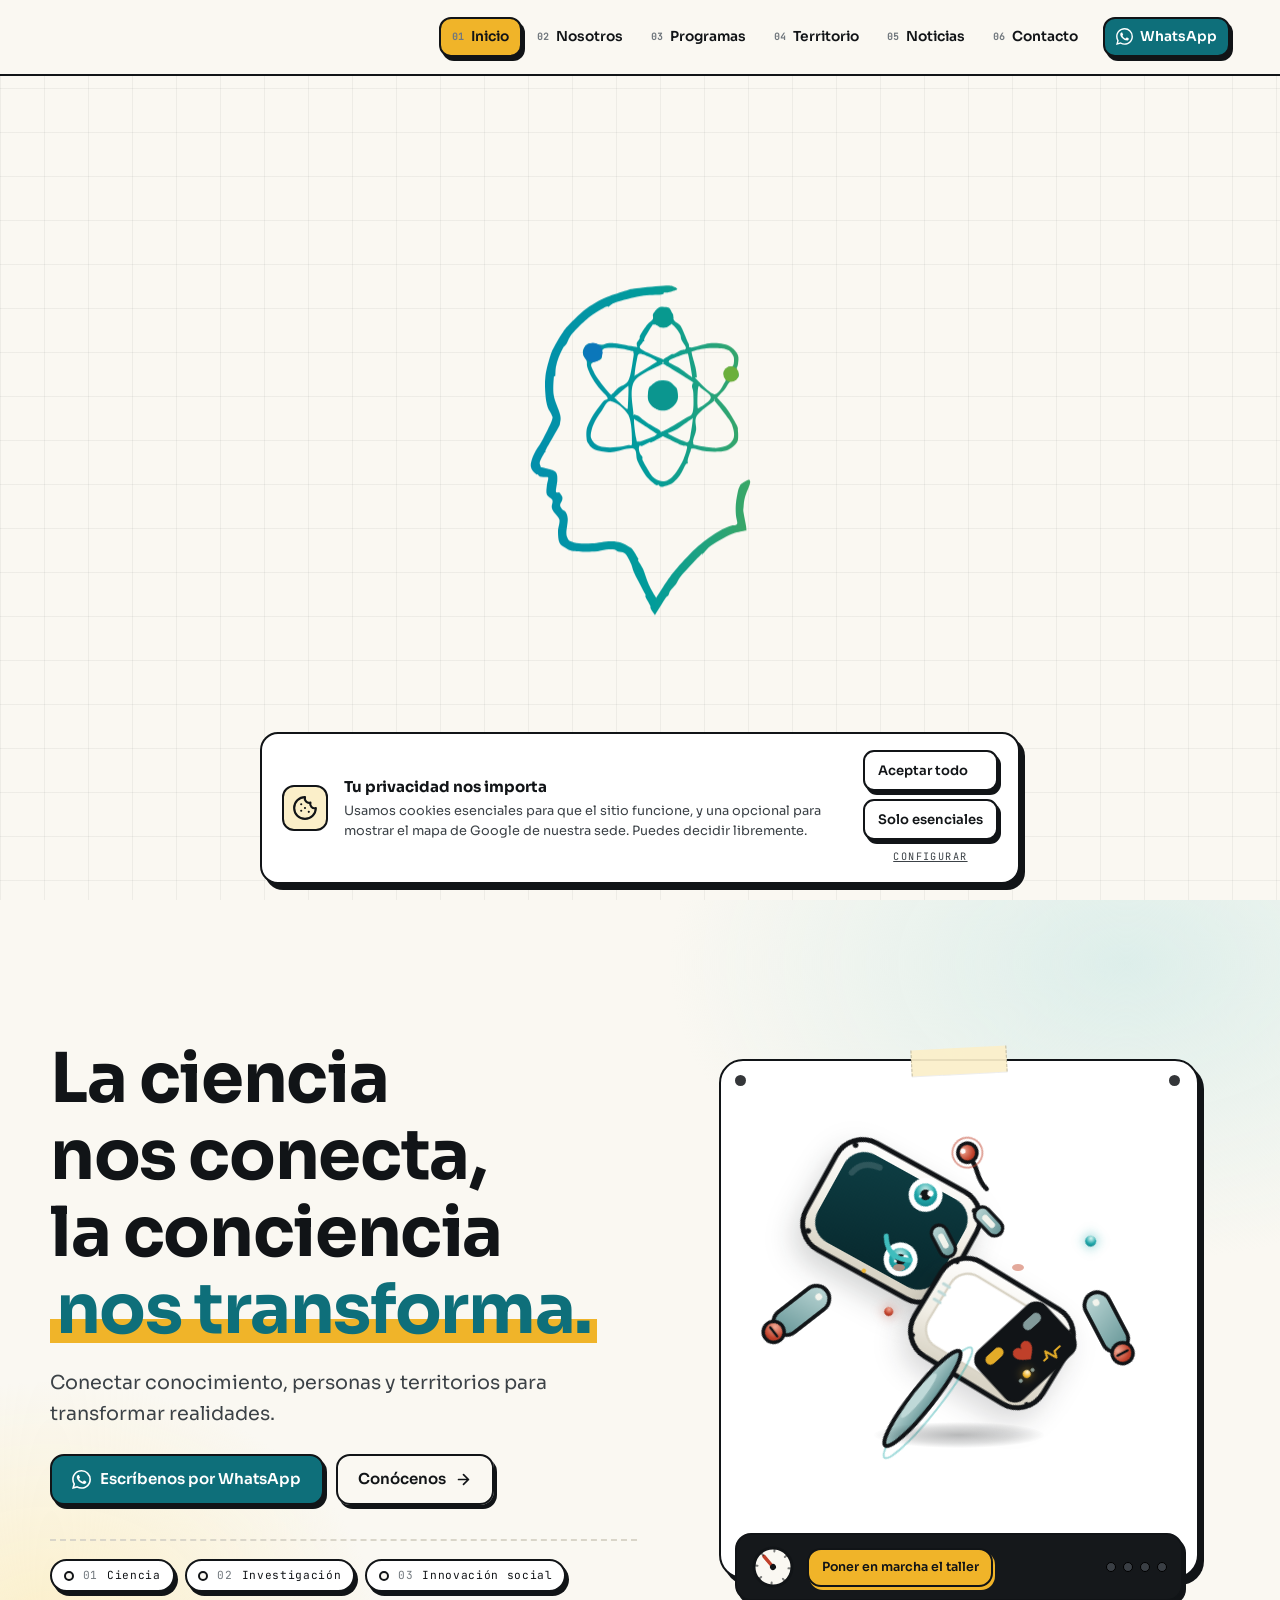
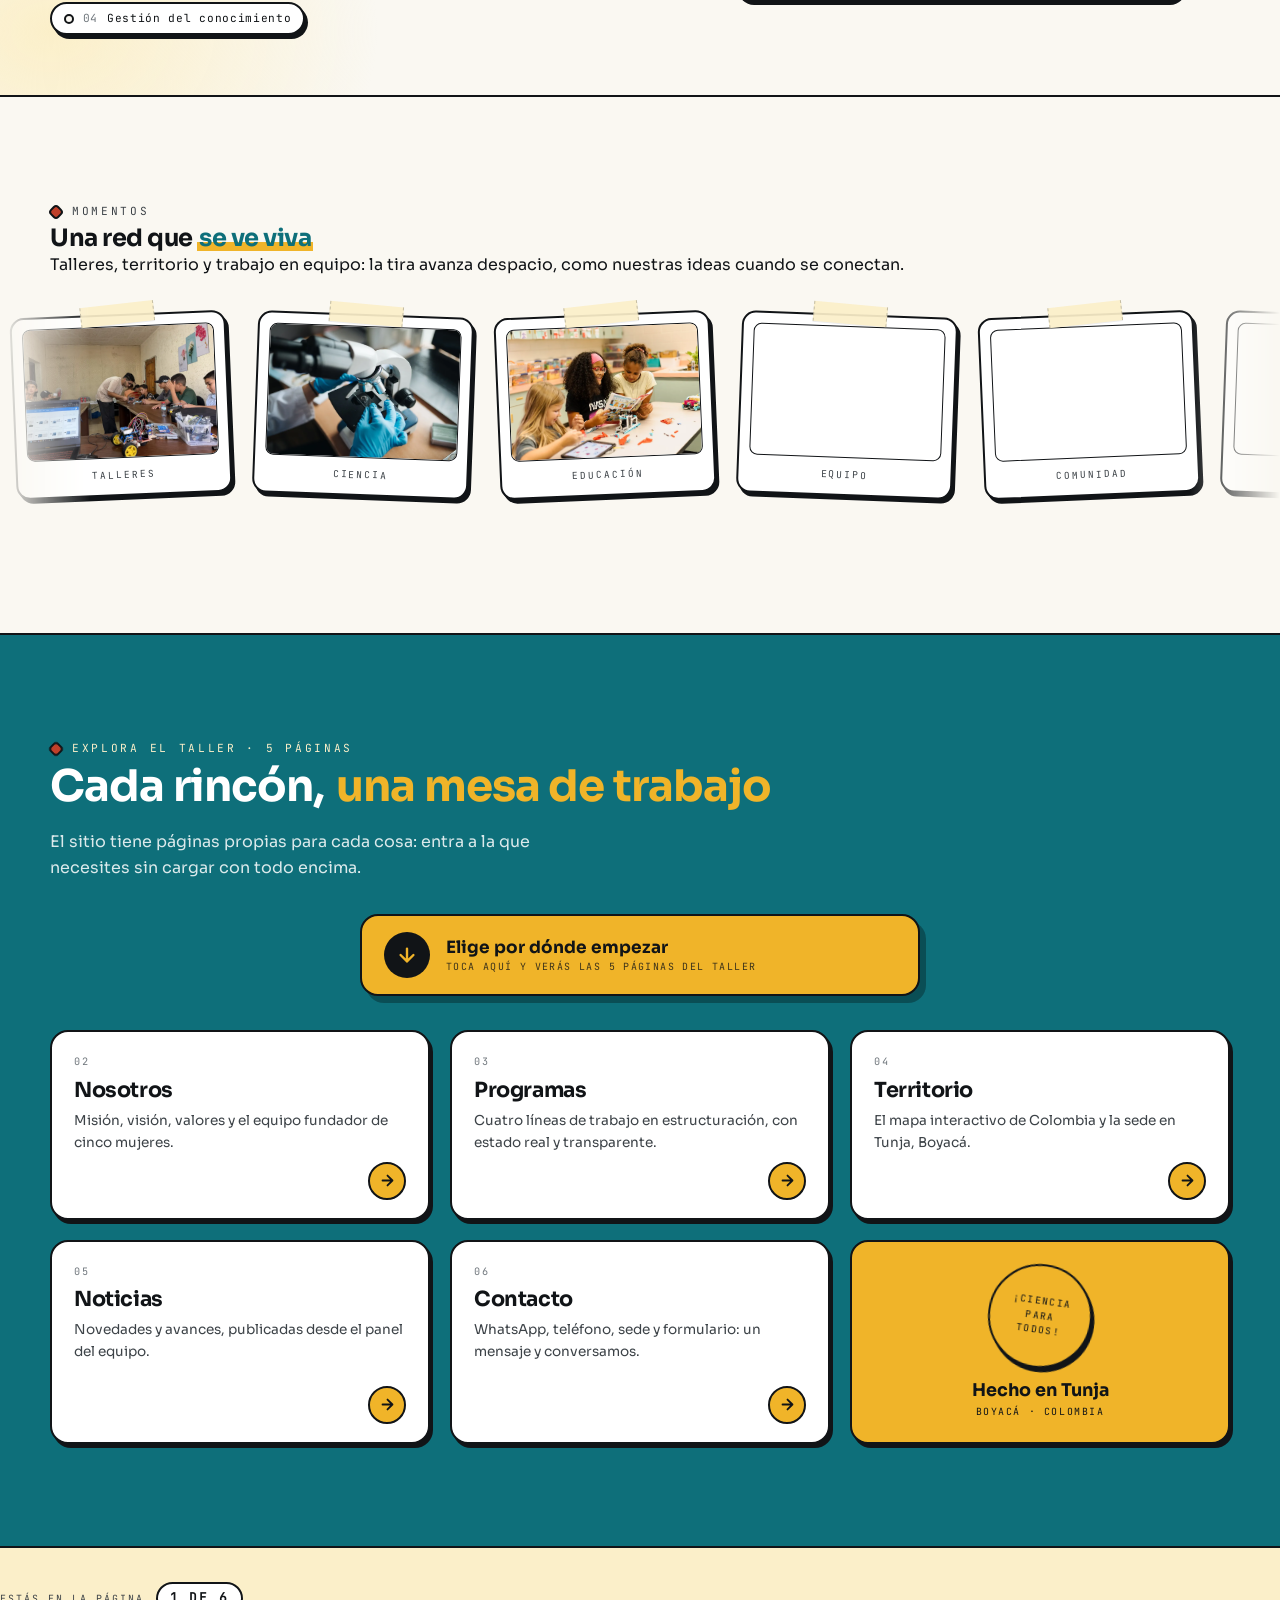
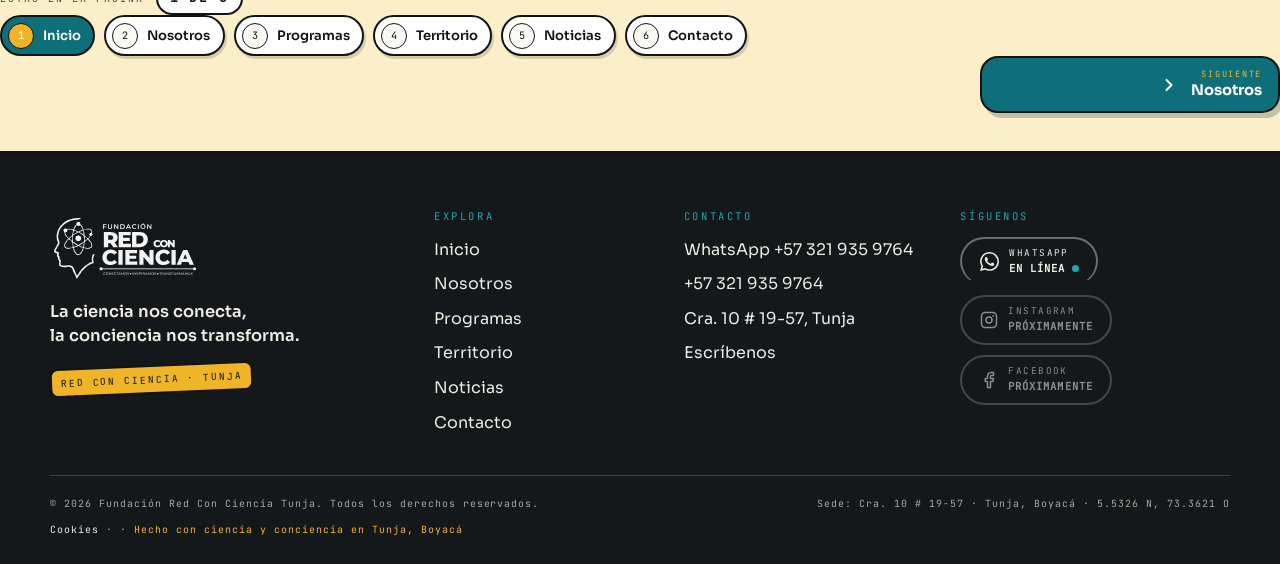
==== commit 226ae17e: "v4.4" ====
--- a/index.html
+++ b/index.html
@@ -419,7 +419,7 @@
     <div class="pie__base">
       <span>© <span id="anio">2026</span> Fundación Red Con Ciencia Tunja. Todos los derechos reservados.</span>
       <span class="pie__coord">Sede: Cra. 10 # 19-57 · Tunja, Boyacá · 5.5326 N, 73.3621 O</span>
-      <span><a href="#" data-abrir-cookies>Cookies</a> · <a href="admin/" title="Panel del equipo (requiere clave)">Panel del equipo</a> · <span class="pie__hecho">Hecho con ciencia y conciencia en Tunja, Boyacá</span></span>
+      <span><a href="#" data-abrir-cookies>Cookies</a> · <a href="admin/admin.html" title="Panel del equipo (requiere clave)">Panel del equipo</a> · <span class="pie__hecho">Hecho con ciencia y conciencia en Tunja, Boyacá</span></span>
     </div>
   </div>
 </footer>
